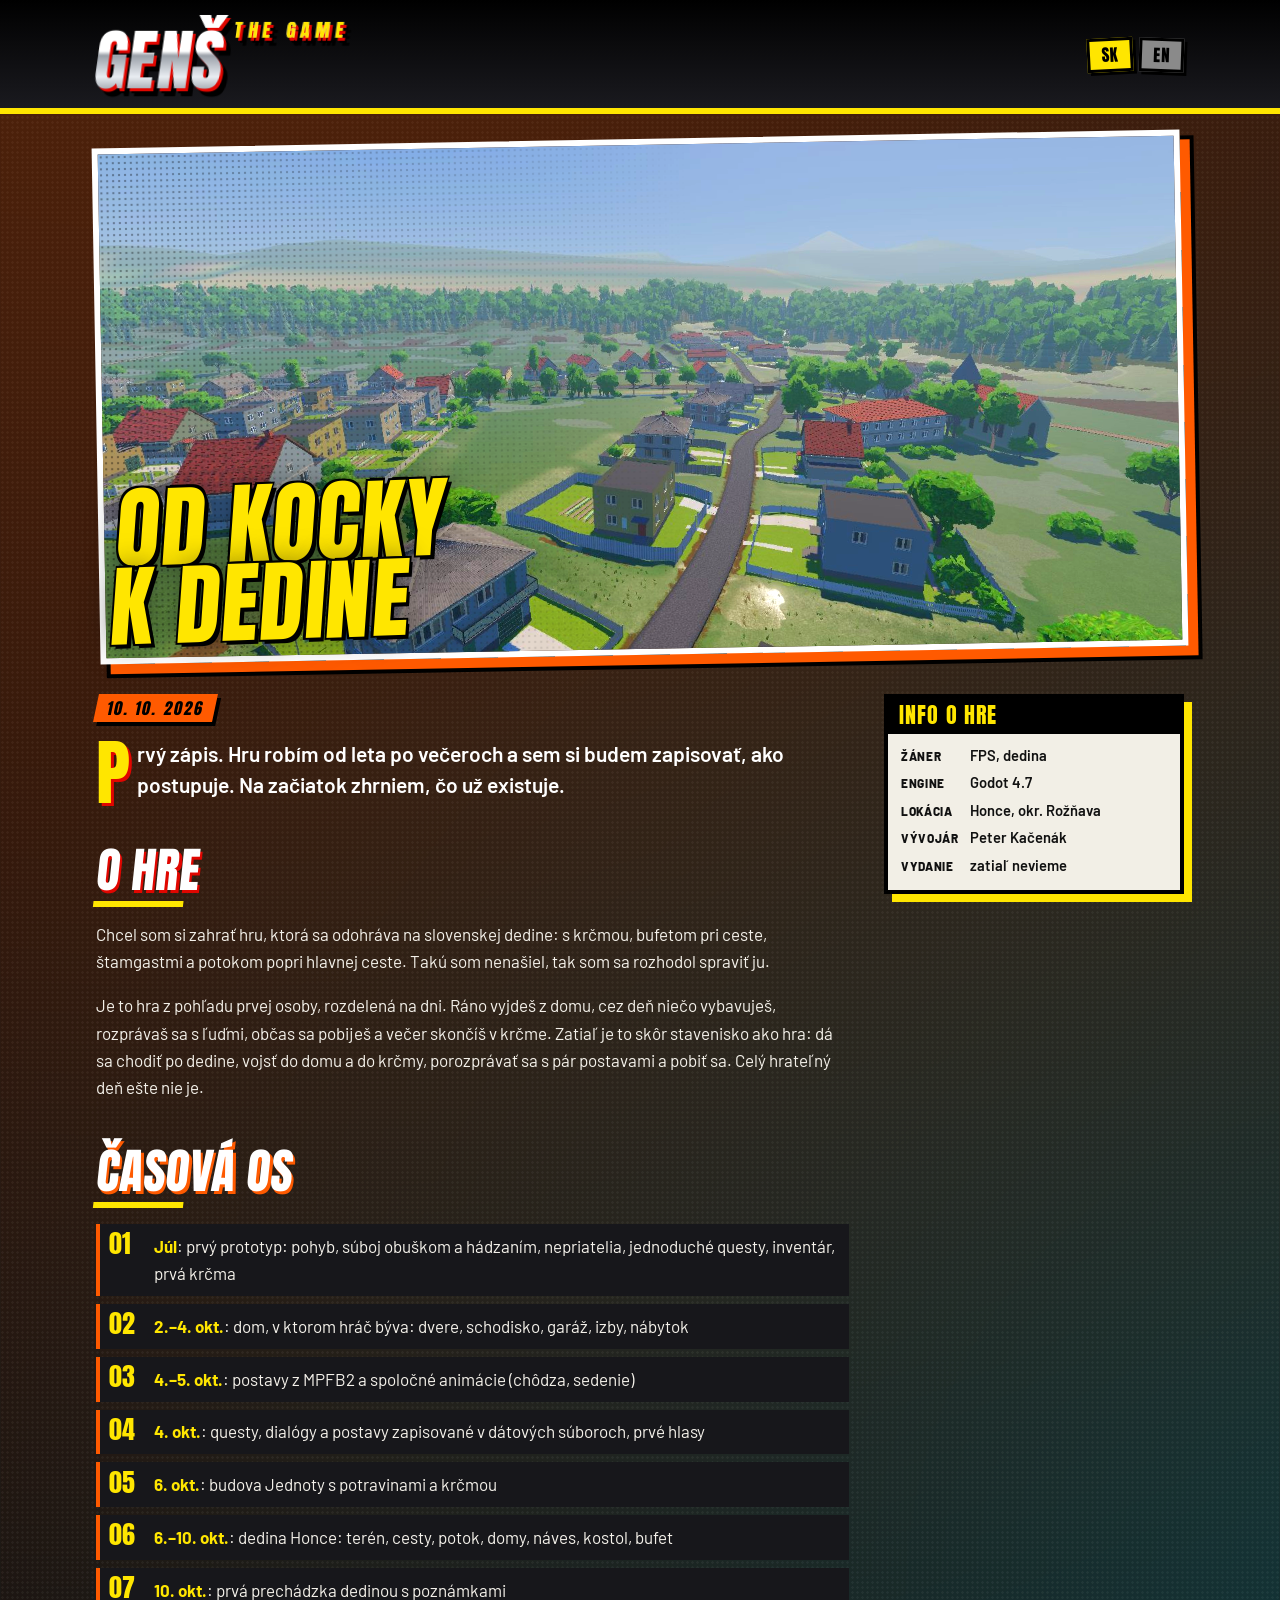
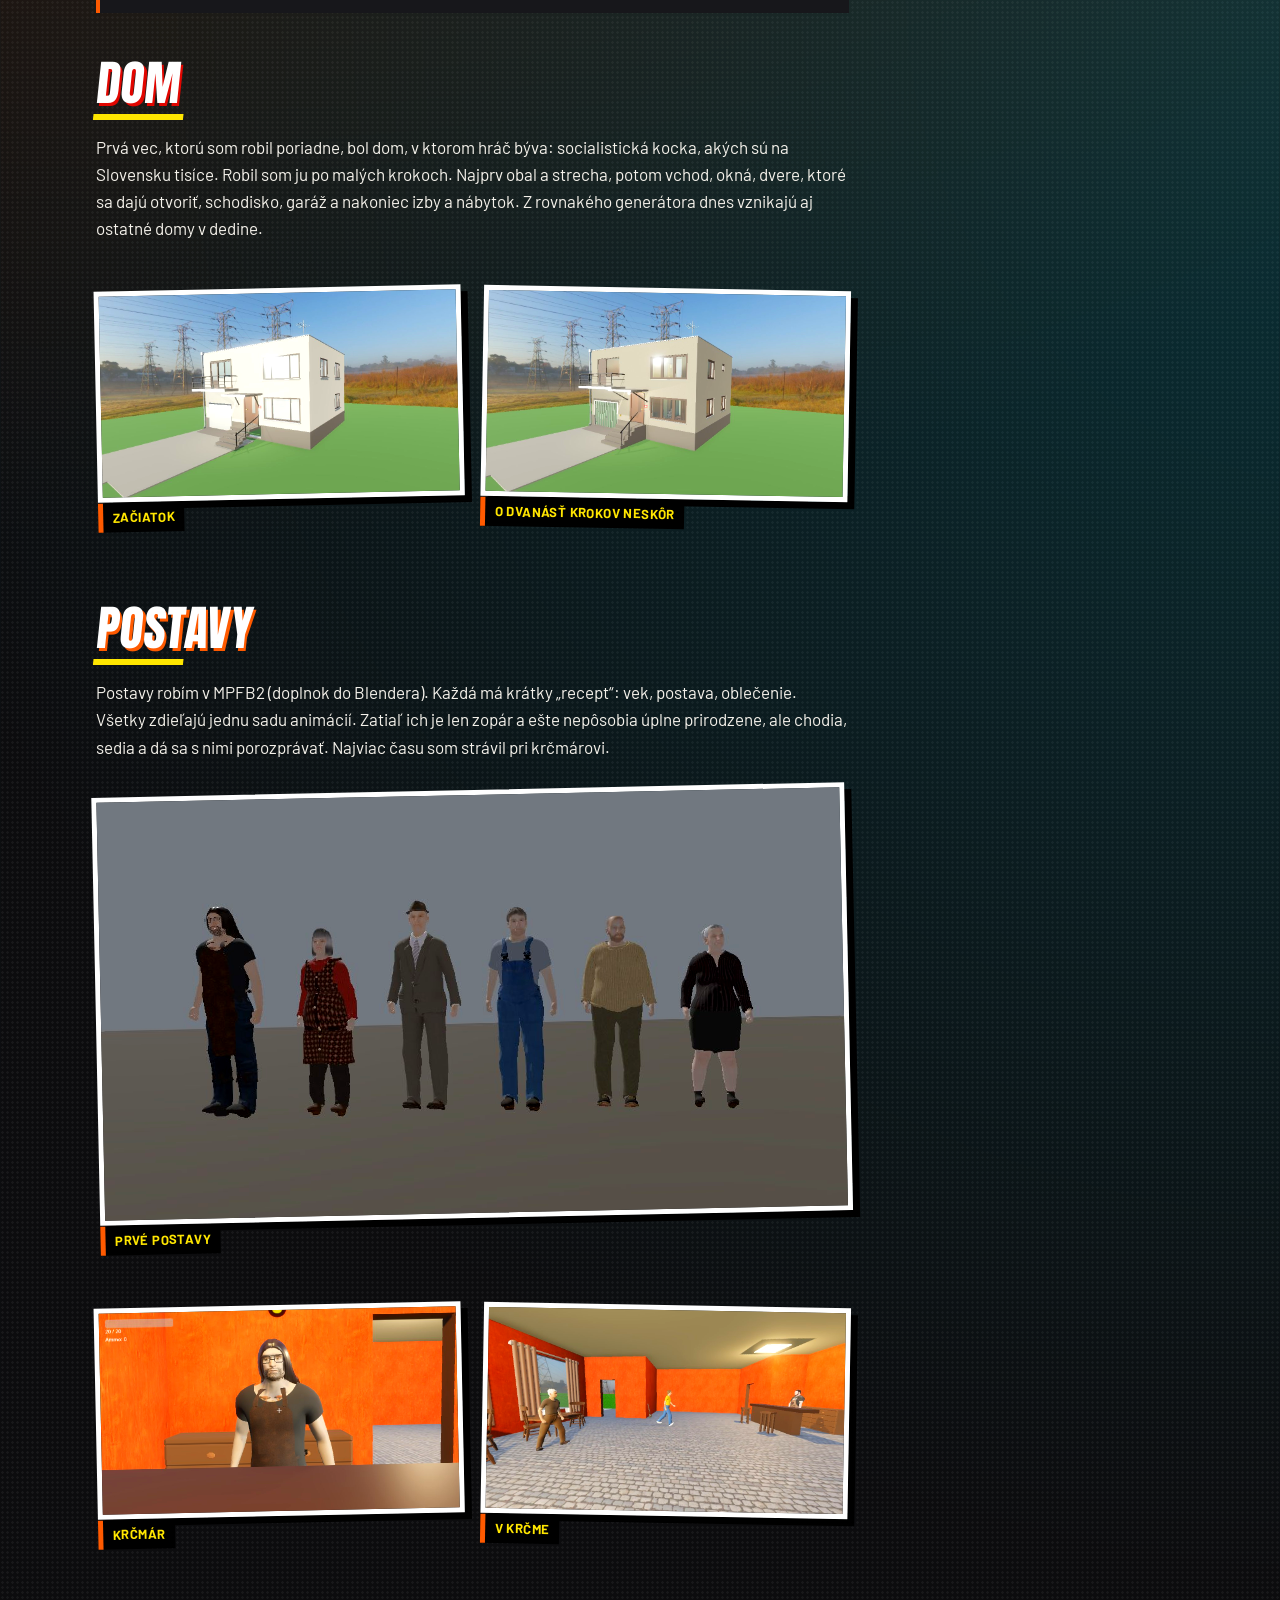
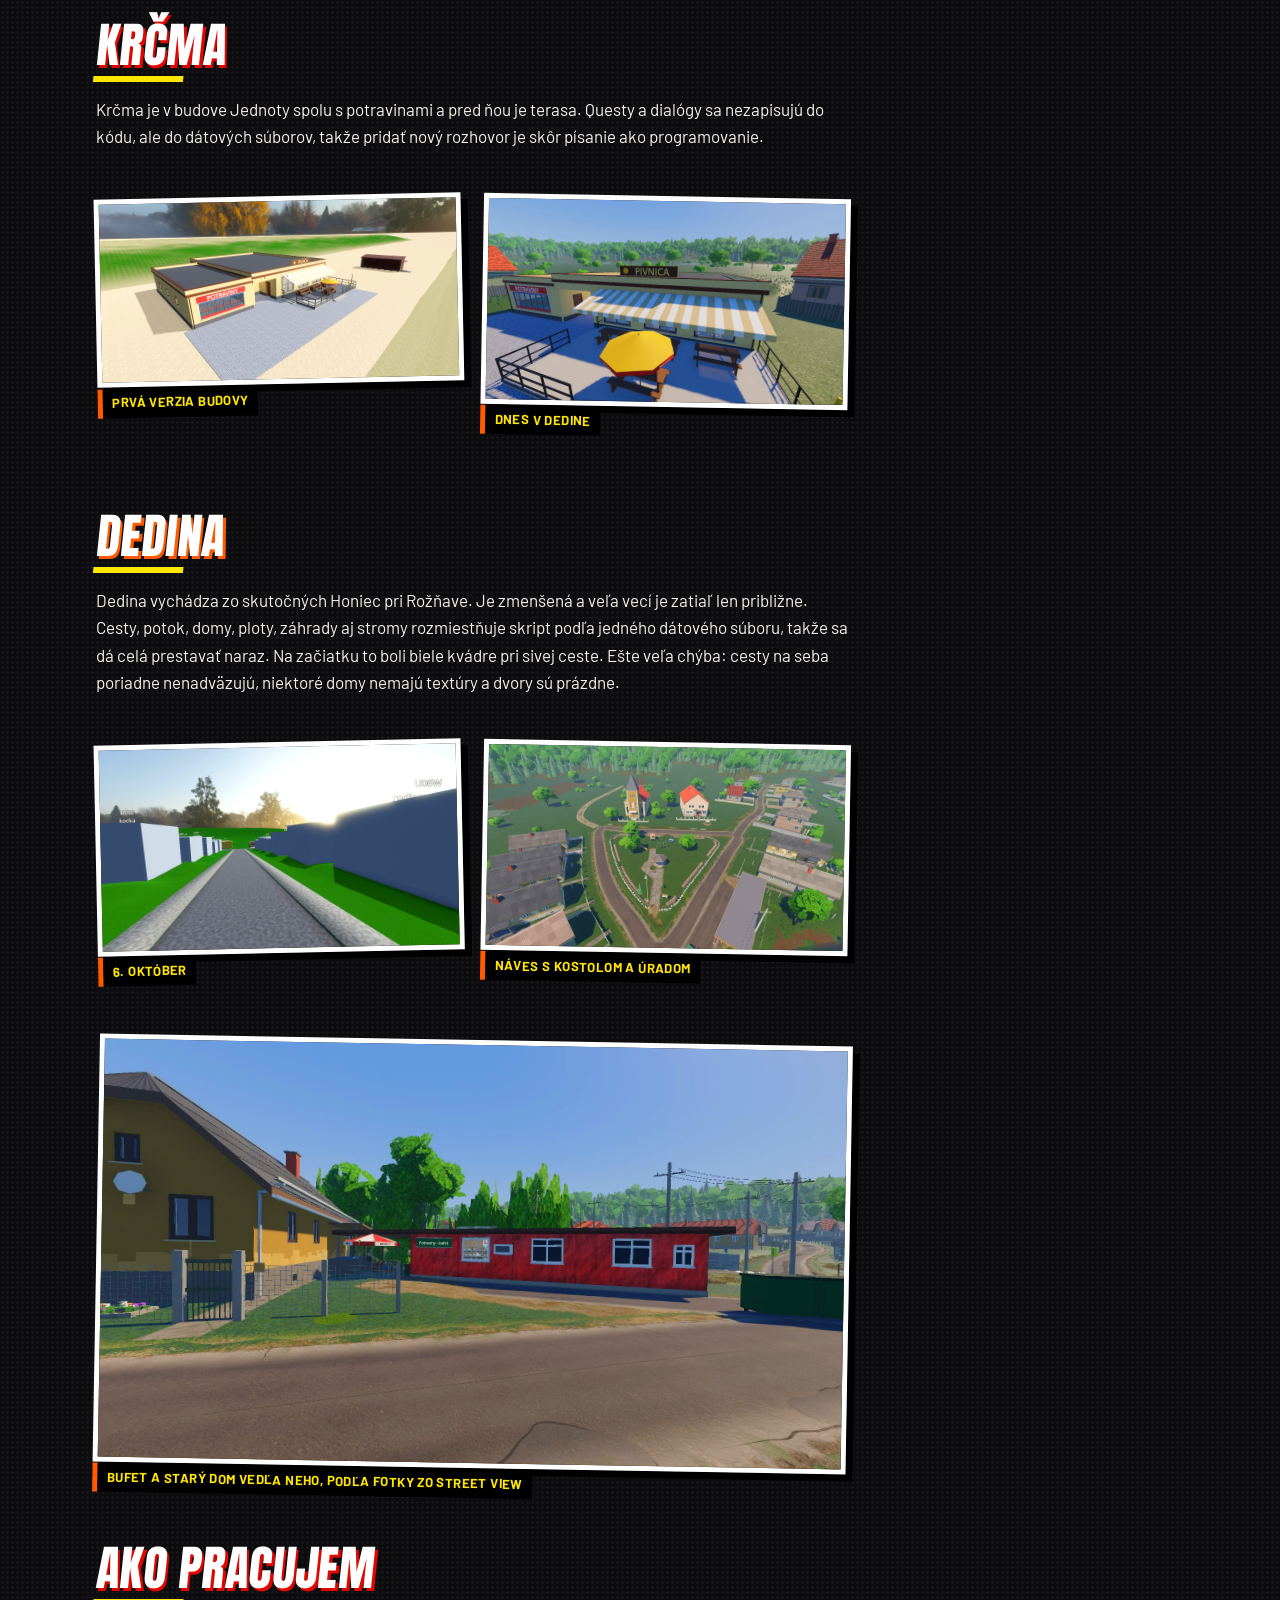
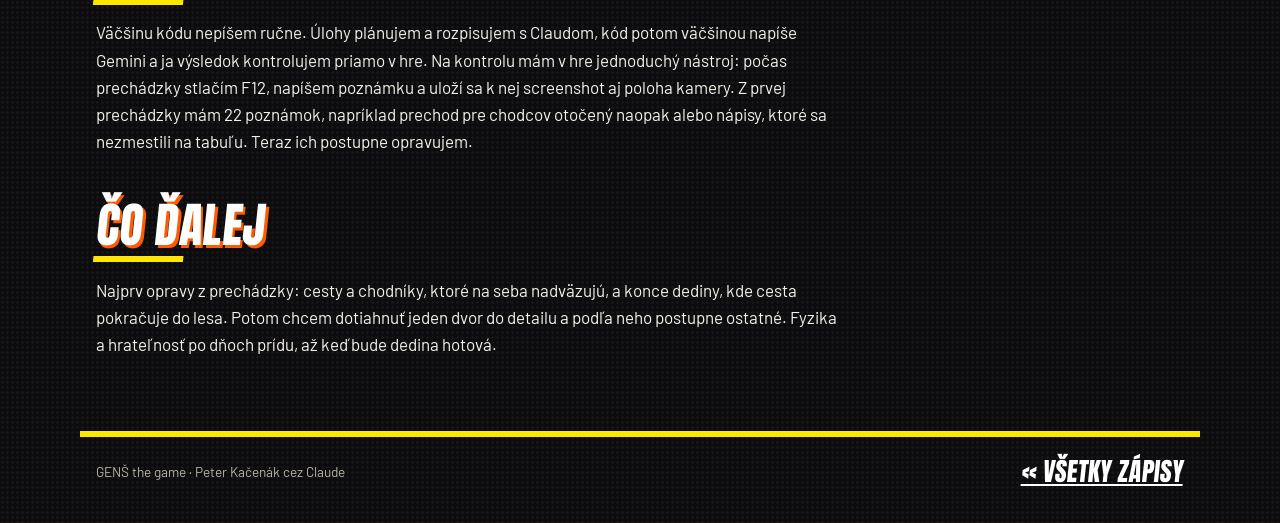
==== posts/2026-10-10-doterajsi-vyvoj.html @ bf636add "Plainer, personal texts; credit: Peter Kačenák with Claude Co-Authored-By: Claude Opus 5.5 <noreply@" ====
<!doctype html>
<html lang="sk" data-lang="sk">
<head>
<meta charset="utf-8">
<meta name="viewport" content="width=device-width, initial-scale=1">
<title>Od kocky k dedine – GENŠ the game</title>
<meta name="description" content="Doterajší vývoj: prototyp, dom, postavy, krčma a dedina Honce.">
<link rel="preconnect" href="https://fonts.googleapis.com">
<link rel="preconnect" href="https://fonts.gstatic.com" crossorigin>
<link href="https://fonts.googleapis.com/css2?family=Anton&family=Barlow:wght@400;600;700;800&family=Permanent+Marker&display=swap" rel="stylesheet">
<link rel="stylesheet" href="../assets/style.css">
<script src="../assets/lang.js"></script>
</head>
<body>
<header class="mast"><div class="inner">
  <a class="logo" href="../index.html">GENŠ<small>THE GAME</small></a>
  <div class="lang-switch" role="group" aria-label="Language"><button data-set="sk">SK</button><button data-set="en">EN</button></div>
</div></header>

<div class="hero">
  <div class="shot"><img src="../img/2026-10-10/honce-overview.jpg" alt="Honce z kopca / Honce from the hill"></div>
  <h1 class="cover-title"><span lang="sk">Od kocky<br>k dedine</span><span lang="en">From a cube<br>to a village</span></h1>
</div>

<div class="wrap">
<main>
  <p class="meta"><span class="kicker"><span lang="sk">10. 10. 2026</span><span lang="en">Oct 10, 2026</span></span></p>
  <p class="lead" lang="sk">Prvý zápis. Hru robím od leta po večeroch a sem si budem zapisovať, ako postupuje. Na začiatok zhrniem, čo už existuje.</p>
  <p class="lead" lang="en">The first entry. I've been working on the game in the evenings since summer, and this is where I'll write down how it's going. To start, a summary of what exists so far.</p>

  <section lang="sk">
    <h2>O hre</h2>
    <p>Chcel som si zahrať hru, ktorá sa odohráva na slovenskej dedine: s krčmou, bufetom pri ceste, štamgastmi a potokom popri hlavnej ceste. Takú som nenašiel, tak som sa rozhodol spraviť ju.</p>
    <p>Je to hra z pohľadu prvej osoby, rozdelená na dni. Ráno vyjdeš z domu, cez deň niečo vybavuješ, rozprávaš sa s ľuďmi, občas sa pobiješ a večer skončíš v krčme. Zatiaľ je to skôr stavenisko ako hra: dá sa chodiť po dedine, vojsť do domu a do krčmy, porozprávať sa s pár postavami a pobiť sa. Celý hrateľný deň ešte nie je.</p>
  </section>
  <section lang="en">
    <h2>About the game</h2>
    <p>I wanted to play a game set in a Slovak village: with a pub, a snack bar by the road, the regulars, and a creek along the main road. I couldn't find one, so I decided to make it.</p>
    <p>It's a first-person game split into days. You leave the house in the morning, run errands, talk to people, get into the odd fight and end up in the pub in the evening. Right now it's more of a construction site than a game: you can walk around the village, go into the house and the pub, talk to a few characters and fight. There's no full playable day yet.</p>
  </section>

  <section lang="sk">
    <h2>Časová os</h2>
    <ul class="timeline">
      <li><b>Júl</b>: prvý prototyp: pohyb, súboj obuškom a hádzaním, nepriatelia, jednoduché questy, inventár, prvá krčma</li>
      <li><b>2.–4. okt.</b>: dom, v ktorom hráč býva: dvere, schodisko, garáž, izby, nábytok</li>
      <li><b>4.–5. okt.</b>: postavy z MPFB2 a spoločné animácie (chôdza, sedenie)</li>
      <li><b>4. okt.</b>: questy, dialógy a postavy zapisované v dátových súboroch, prvé hlasy</li>
      <li><b>6. okt.</b>: budova Jednoty s potravinami a krčmou</li>
      <li><b>6.–10. okt.</b>: dedina Honce: terén, cesty, potok, domy, náves, kostol, bufet</li>
      <li><b>10. okt.</b>: prvá prechádzka dedinou s poznámkami</li>
    </ul>
  </section>
  <section lang="en">
    <h2>Timeline</h2>
    <ul class="timeline">
      <li><b>July</b>: first prototype: movement, baton and throwing combat, enemies, simple quests, inventory, the first pub</li>
      <li><b>Oct 2–4</b>: the player's house: doors, stairs, garage, rooms, furniture</li>
      <li><b>Oct 4–5</b>: MPFB2 characters and shared animations (walking, sitting)</li>
      <li><b>Oct 4</b>: quests, dialogue and characters stored in data files, first voices</li>
      <li><b>Oct 6</b>: the Jednota building with the grocery and the pub</li>
      <li><b>Oct 6–10</b>: the village of Honce: terrain, roads, creek, houses, green, church, snack bar</li>
      <li><b>Oct 10</b>: the first walk through the village, taking notes</li>
    </ul>
  </section>

  <section lang="sk">
    <h2>Dom</h2>
    <p>Prvá vec, ktorú som robil poriadne, bol dom, v ktorom hráč býva: socialistická kocka, akých sú na Slovensku tisíce. Robil som ju po malých krokoch. Najprv obal a strecha, potom vchod, okná, dvere, ktoré sa dajú otvoriť, schodisko, garáž a nakoniec izby a nábytok. Z rovnakého generátora dnes vznikajú aj ostatné domy v dedine.</p>
  </section>
  <section lang="en">
    <h2>The house</h2>
    <p>The first thing I did properly was the player's house: a socialist cube house, the kind there are thousands of in Slovakia. I built it in small steps: shell and roof, then the entrance, windows, doors you can open, the stairs, the garage, and finally the rooms and furniture. The same generator now builds the other houses in the village.</p>
  </section>
  <div class="pair">
    <figure><img src="../img/2026-10-10/dom-h1.jpg" alt="Dom, prvý krok / House, first step"><figcaption><span lang="sk">Začiatok</span><span lang="en">The start</span></figcaption></figure>
    <figure><img src="../img/2026-10-10/dom-h12.jpg" alt="Dom, posledný krok / House, last step"><figcaption><span lang="sk">O dvanásť krokov neskôr</span><span lang="en">Twelve steps later</span></figcaption></figure>
  </div>

  <section lang="sk">
    <h2>Postavy</h2>
    <p>Postavy robím v MPFB2 (doplnok do Blendera). Každá má krátky „recept“: vek, postava, oblečenie. Všetky zdieľajú jednu sadu animácií. Zatiaľ ich je len zopár a ešte nepôsobia úplne prirodzene, ale chodia, sedia a dá sa s nimi porozprávať. Najviac času som strávil pri krčmárovi.</p>
  </section>
  <section lang="en">
    <h2>Characters</h2>
    <p>I make the characters in MPFB2 (a Blender add-on). Each one has a short "recipe": age, build, clothes. They all share one set of animations. There are only a few so far and they don't look fully natural yet, but they walk, sit and you can talk to them. The pub keeper took the most time.</p>
  </section>
  <figure><img src="../img/2026-10-10/postavy.jpg" alt="Postavy / Characters"><figcaption><span lang="sk">Prvé postavy</span><span lang="en">The first characters</span></figcaption></figure>
  <div class="pair">
    <figure><img src="../img/2026-10-10/krcmar.jpg" alt="Krčmár / Pub keeper"><figcaption><span lang="sk">Krčmár</span><span lang="en">The pub keeper</span></figcaption></figure>
    <figure><img src="../img/2026-10-10/krcma-interier.jpg" alt="Krčma / The pub"><figcaption><span lang="sk">V krčme</span><span lang="en">In the pub</span></figcaption></figure>
  </div>

  <section lang="sk">
    <h2>Krčma</h2>
    <p>Krčma je v budove Jednoty spolu s potravinami a pred ňou je terasa. Questy a dialógy sa nezapisujú do kódu, ale do dátových súborov, takže pridať nový rozhovor je skôr písanie ako programovanie.</p>
  </section>
  <section lang="en">
    <h2>The pub</h2>
    <p>The pub shares the Jednota building with the grocery, with a terrace in front. Quests and dialogue aren't written in code but in data files, so adding a new conversation is more writing than programming.</p>
  </section>
  <div class="pair">
    <figure><img src="../img/2026-10-10/jednota.jpg" alt="Jednota"><figcaption><span lang="sk">Prvá verzia budovy</span><span lang="en">The first version</span></figcaption></figure>
    <figure><img src="../img/2026-10-10/terasa.jpg" alt="Terasa / Terrace"><figcaption><span lang="sk">Dnes v dedine</span><span lang="en">Today, in the village</span></figcaption></figure>
  </div>

  <section lang="sk">
    <h2>Dedina</h2>
    <p>Dedina vychádza zo skutočných Honiec pri Rožňave. Je zmenšená a veľa vecí je zatiaľ len približne. Cesty, potok, domy, ploty, záhrady aj stromy rozmiestňuje skript podľa jedného dátového súboru, takže sa dá celá prestavať naraz. Na začiatku to boli biele kvádre pri sivej ceste. Ešte veľa chýba: cesty na seba poriadne nenadväzujú, niektoré domy nemajú textúry a dvory sú prázdne.</p>
  </section>
  <section lang="en">
    <h2>The village</h2>
    <p>The village is based on the real Honce near Rožňava. It's smaller and many things are only approximate so far. Roads, the creek, houses, fences, gardens and trees are placed by a script from one data file, so the whole village can be rebuilt at once. It started as white boxes next to a grey road. A lot is still missing: roads don't join up properly, some houses have no textures, and the yards are empty.</p>
  </section>
  <div class="pair">
    <figure><img src="../img/2026-10-10/dedina-w1.jpg" alt="Prvá verzia dediny / First village version"><figcaption><span lang="sk">6. október</span><span lang="en">October 6</span></figcaption></figure>
    <figure><img src="../img/2026-10-10/naves.jpg" alt="Náves / Village green"><figcaption><span lang="sk">Náves s kostolom a úradom</span><span lang="en">The green, church and town hall</span></figcaption></figure>
  </div>
  <figure><img src="../img/2026-10-10/bufet-dnes.jpg" alt="Bufet / Snack bar"><figcaption><span lang="sk">Bufet a starý dom vedľa neho, podľa fotky zo Street View</span><span lang="en">The snack bar and the old house next door, based on a Street View photo</span></figcaption></figure>

  <section lang="sk">
    <h2>Ako pracujem</h2>
    <p>Väčšinu kódu nepíšem ručne. Úlohy plánujem a rozpisujem s Claudom, kód potom väčšinou napíše Gemini a ja výsledok kontrolujem priamo v hre. Na kontrolu mám v hre jednoduchý nástroj: počas prechádzky stlačím F12, napíšem poznámku a uloží sa k nej screenshot aj poloha kamery. Z prvej prechádzky mám 22 poznámok, napríklad prechod pre chodcov otočený naopak alebo nápisy, ktoré sa nezmestili na tabuľu. Teraz ich postupne opravujem.</p>
  </section>
  <section lang="en">
    <h2>How I work</h2>
    <p>I don't write most of the code by hand. I plan and break down the tasks with Claude, Gemini usually writes the code, and I check the result directly in the game. For that the game has a simple tool: during a walk I press F12, type a note, and it saves a screenshot with the camera position. The first walk gave me 22 notes, like a zebra crossing turned the wrong way or signs that didn't fit their boards. I'm fixing them one by one.</p>
  </section>

  <section lang="sk">
    <h2>Čo ďalej</h2>
    <p>Najprv opravy z prechádzky: cesty a chodníky, ktoré na seba nadväzujú, a konce dediny, kde cesta pokračuje do lesa. Potom chcem dotiahnuť jeden dvor do detailu a podľa neho postupne ostatné. Fyzika a hrateľnosť po dňoch prídu, až keď bude dedina hotová.</p>
  </section>
  <section lang="en">
    <h2>What's next</h2>
    <p>First the fixes from the walk: roads and sidewalks that join up, and village ends where the road carries on into the forest. Then I want to finish one yard in detail and use it as a template for the others. Physics and day-by-day gameplay come once the village is done.</p>
  </section>
</main>

<aside>
  <div class="box">
    <h4><span lang="sk">Info o hre</span><span lang="en">Game info</span></h4>
    <dl>
      <dt><span lang="sk">Žáner</span><span lang="en">Genre</span></dt><dd><span lang="sk">FPS, dedina</span><span lang="en">FPS, village</span></dd>
      <dt>Engine</dt><dd>Godot 4.7</dd>
      <dt><span lang="sk">Lokácia</span><span lang="en">Setting</span></dt><dd>Honce, okr. Rožňava</dd>
      <dt><span lang="sk">Vývojár</span><span lang="en">Developer</span></dt><dd>Peter Kačenák</dd>
      <dt><span lang="sk">Vydanie</span><span lang="en">Release</span></dt><dd><span lang="sk">zatiaľ nevieme</span><span lang="en">not yet known</span></dd>
    </dl>
  </div>
</aside>
</div>

<footer class="site-footer">
  <span><span lang="sk">GENŠ the game · Peter Kačenák cez Claude</span><span lang="en">GENŠ the game · Peter Kačenák with Claude</span></span>
  <a class="next" href="../index.html"><span lang="sk">&laquo; Všetky zápisy</span><span lang="en">&laquo; All entries</span></a>
</footer>
</body>
</html>
---- assets/style.css ----
/* GENS devlog - deliberately over-the-top early-2000s games-magazine look (Score / Level / GameStar era).
   Every colour/font is a token here: change them to restyle the whole site. */
:root {
  --ink: #0c0c0e;
  --ink-2: #17171b;
  --paper: #f2efe6;
  --yellow: #ffe600;
  --orange: #ff5a00;
  --red: #e10600;
  --green: #9dff00;
  --cyan: #00e5ff;
  --text: #f4f1ea;
  --muted: #b9b3a6;
  --font-head: "Anton", Impact, "Arial Narrow Bold", sans-serif;
  --font-body: "Barlow", "Segoe UI", Arial, sans-serif;
  --font-hand: "Permanent Marker", "Comic Sans MS", cursive;
}

* { box-sizing: border-box; }
html { -webkit-text-size-adjust: 100%; background: var(--ink); }
body {
  margin: 0; color: var(--text); font: 17px/1.6 var(--font-body);
  background:
    radial-gradient(circle at 15% -10%, rgba(255, 90, 0, .35), transparent 45%),
    radial-gradient(circle at 110% 30%, rgba(0, 229, 255, .18), transparent 40%),
    radial-gradient(rgba(255,255,255,.05) 1px, transparent 1.5px) 0 0 / 5px 5px,
    var(--ink);
  overflow-x: hidden; min-height: 100vh;
}
img { max-width: 100%; height: auto; display: block; }
a { color: var(--yellow); }

/* language switch: elements carry lang="sk" / lang="en"; the html element carries data-lang */
html[data-lang="sk"] [lang="en"]:not(html), html[data-lang="en"] [lang="sk"]:not(html) { display: none !important; }

/* ---------- masthead ---------- */
.mast {
  position: relative; border-bottom: 6px solid var(--yellow);
  background: linear-gradient(180deg, #000 0, #1a1a1f 100%);
}
.mast .inner {
  max-width: 1120px; margin: 0 auto; padding: .8rem 16px .6rem;
  display: flex; align-items: center; justify-content: space-between; gap: 1rem; flex-wrap: wrap;
}
.logo {
  font: 400 clamp(2.6rem, 7vw, 4.2rem)/1.15 var(--font-head); text-decoration: none; letter-spacing: .02em; padding-top: .12em;
  transform: skew(-8deg); display: inline-block;
  background: linear-gradient(180deg, #fff 0, #fff 45%, #9aa0a8 50%, #e9edf2 75%, #7c828a 100%);
  -webkit-background-clip: text; background-clip: text; color: transparent;
  filter: drop-shadow(3px 3px 0 var(--red)) drop-shadow(5px 5px 0 #000);
}
.logo small {
  font: 400 .28em/1 var(--font-head); letter-spacing: .3em; vertical-align: top; margin-left: .3em;
  background: var(--yellow); -webkit-background-clip: text; background-clip: text;
}
.issue { font: 700 .78rem/1.35 var(--font-body); text-transform: uppercase; color: var(--muted); text-align: right; letter-spacing: .08em; }
.issue b { color: var(--yellow); }
.lang-switch { display: inline-flex; gap: 6px; }
.lang-switch button {
  font: 400 1.05rem/1 var(--font-head); letter-spacing: .05em; padding: .35rem .7rem; cursor: pointer;
  border: 3px solid #000; color: #000; background: #8a8a8a; transform: rotate(-3deg); box-shadow: 3px 3px 0 #000;
}
.lang-switch button + button { transform: rotate(2deg); }
html[data-lang="sk"] .lang-switch [data-set="sk"], html[data-lang="en"] .lang-switch [data-set="en"] { background: var(--yellow); }

/* scrolling hype ticker */
.ticker { overflow: hidden; white-space: nowrap; background: var(--red); color: #fff; border-bottom: 3px solid #000;
  font: 400 1.05rem/2 var(--font-head); letter-spacing: .06em; text-transform: uppercase; }
.ticker span { display: inline-block; padding-left: 100%; animation: tick 30s linear infinite; }
@keyframes tick { to { transform: translateX(-100%); } }
@media (prefers-reduced-motion: reduce) { .ticker span { animation: none; padding-left: 16px; } }

/* ---------- hero / cover ---------- */
.hero { position: relative; max-width: 1120px; margin: 1.6rem auto 0; padding: 0 16px; }
.hero .shot { position: relative; border: 6px solid #fff; box-shadow: 10px 10px 0 var(--orange), 10px 10px 0 4px #000; transform: rotate(-1deg); }
.hero .shot img { width: 100%; aspect-ratio: 16 / 7.5; object-fit: cover; filter: saturate(1.35) contrast(1.12); }
.hero .shot::after { /* halftone over the photo */
  content: ""; position: absolute; inset: 0; pointer-events: none; mix-blend-mode: multiply;
  background: radial-gradient(rgba(0,0,0,.35) 1px, transparent 1.6px) 0 0 / 6px 6px;
  -webkit-mask: linear-gradient(90deg, #000, transparent 55%); mask: linear-gradient(90deg, #000, transparent 55%);
}
.cover-title {
  position: absolute; left: 2.2rem; bottom: 1.4rem; right: 30%; margin: 0;
  font: 400 clamp(2.3rem, 7.5vw, 5.6rem)/.88 var(--font-head); text-transform: uppercase; letter-spacing: .01em;
  color: var(--yellow); transform: skew(-6deg) rotate(-2deg);
  text-shadow: 4px 4px 0 #000, -2px -2px 0 #000, 2px -2px 0 #000, -2px 2px 0 #000, 0 0 30px rgba(0,0,0,.6);
}
.cover-title em { display: block; font-style: normal; color: #fff; font-size: .42em; letter-spacing: .06em; }
.burst {
  position: absolute; top: -1.4rem; right: 1.2rem; width: 150px; height: 150px; display: grid; place-items: center; text-align: center;
  font: 400 1.35rem/1 var(--font-head); color: #000; text-transform: uppercase; transform: rotate(12deg);
  background: var(--yellow);
  clip-path: polygon(50% 0, 61% 18%, 82% 7%, 80% 30%, 100% 35%, 85% 52%, 99% 70%, 78% 72%, 80% 95%, 60% 83%, 50% 100%, 40% 83%, 20% 95%, 22% 72%, 1% 70%, 15% 52%, 0 35%, 20% 30%, 18% 7%, 39% 18%);
  filter: drop-shadow(4px 4px 0 #000);
  animation: pulse 1.6s ease-in-out infinite;
}
.burst span { display: block; padding: 0 1.4rem; }
@keyframes pulse { 50% { transform: rotate(12deg) scale(1.07); } }
@media (prefers-reduced-motion: reduce) { .burst { animation: none; } }
@media (max-width: 700px) {
  .cover-title { position: static; transform: skew(-6deg); margin: 1rem 0 0; right: auto; }
  .burst { width: 104px; height: 104px; font-size: .95rem; top: -1rem; right: .4rem; }
  .hero .shot { box-shadow: 6px 6px 0 var(--orange); }
}

/* ---------- article layout ---------- */
.wrap { max-width: 1120px; margin: 2.4rem auto 0; padding: 0 16px; display: grid; grid-template-columns: minmax(0, 1fr) 300px; gap: 2.2rem; }
@media (max-width: 900px) { .wrap { grid-template-columns: 1fr; } }
main { min-width: 0; }
.kicker {
  display: inline-block; font: 400 1rem/1 var(--font-head); letter-spacing: .12em; text-transform: uppercase;
  background: var(--orange); color: #000; padding: .4rem .7rem .35rem; transform: skew(-12deg); box-shadow: 4px 4px 0 #000;
}
.lead { font-size: 1.32rem; line-height: 1.45; font-weight: 600; color: #fff; margin: 1rem 0 1.4rem; }
.lead::first-letter { font: 400 3.4em/.8 var(--font-head); float: left; color: var(--yellow); margin: .08em .1em 0 0; text-shadow: 3px 3px 0 var(--red); }
.meta { font: 700 .78rem var(--font-body); color: var(--muted); text-transform: uppercase; letter-spacing: .1em; }

h1, h2, h3 { font-family: var(--font-head); font-weight: 400; text-transform: uppercase; line-height: .95; letter-spacing: .01em; text-wrap: balance; }
h2 {
  font-size: clamp(2rem, 4.5vw, 3rem); margin: 3rem 0 .9rem; color: #fff;
  transform: skew(-6deg); text-shadow: 3px 3px 0 var(--red);
}
h2::after { content: ""; display: block; width: 90px; height: 6px; margin-top: .45rem; background: var(--yellow); }
section:nth-of-type(4n+2) h2 { text-shadow: 3px 3px 0 #0077ff; }
section:nth-of-type(4n+3) h2 { text-shadow: 3px 3px 0 var(--orange); }
h3 { font-size: 1.6rem; margin: .2rem 0 .4rem; color: var(--yellow); }
p { margin: 0 0 1.05rem; }
b { color: var(--yellow); font-weight: 700; }

/* screenshots: thick frames, a bit crooked on purpose */
figure { margin: 1.8rem 0; position: relative; }
figure img { border: 5px solid #fff; box-shadow: 7px 7px 0 #000; filter: saturate(1.25) contrast(1.08); }
figure:nth-of-type(odd) { transform: rotate(-1.2deg); }
figure:nth-of-type(even) { transform: rotate(1deg); }
figcaption {
  display: inline-block; margin-top: -.6rem; position: relative; z-index: 1; max-width: 92%;
  background: #000; color: var(--yellow); font: 700 .82rem/1.35 var(--font-body); padding: .35rem .6rem;
  border-left: 5px solid var(--orange); text-transform: uppercase; letter-spacing: .03em;
}
.pair { display: grid; grid-template-columns: 1fr 1fr; gap: 1.2rem; }
@media (max-width: 640px) { .pair { grid-template-columns: 1fr; } }

.pull {
  margin: 2.2rem 0; padding: 1.2rem 1.4rem; background: var(--yellow); color: #000; transform: rotate(-1deg);
  font: 400 clamp(1.5rem, 3.4vw, 2.1rem)/1.05 var(--font-head); text-transform: uppercase; box-shadow: 8px 8px 0 var(--red);
}
.pull small { display: block; font: 700 .8rem var(--font-body); margin-top: .6rem; letter-spacing: .1em; }

ul.timeline { list-style: none; padding: 0; margin: 1rem 0; counter-reset: t; }
ul.timeline li { position: relative; padding: .55rem .8rem .55rem 3.4rem; margin-bottom: .5rem; background: var(--ink-2); border-left: 4px solid var(--orange); }
ul.timeline li::before {
  counter-increment: t; content: counter(t, decimal-leading-zero); position: absolute; left: .55rem; top: .45rem;
  font: 400 1.6rem/1 var(--font-head); color: var(--yellow);
}

/* plus / minus verdict box */
.verdict { margin: 2.6rem 0 1rem; border: 4px solid #fff; box-shadow: 10px 10px 0 var(--orange); background: var(--ink-2); }
.verdict h3 { margin: 0; padding: .6rem .9rem; background: #fff; color: #000; font-size: 1.8rem; }
.verdict .cols { display: grid; grid-template-columns: 1fr 1fr; }
@media (max-width: 640px) { .verdict .cols { grid-template-columns: 1fr; } }
.verdict ul { list-style: none; margin: 0; padding: .9rem 1rem; }
.verdict li { padding: .25rem 0 .25rem 1.7rem; position: relative; font-weight: 600; }
.verdict .plus li::before { content: "+"; color: var(--green); }
.verdict .minus li::before { content: "\2013"; color: var(--red); }
.verdict li::before { position: absolute; left: 0; top: -.1rem; font: 400 1.6rem/1.2 var(--font-head); }
.verdict .minus { border-left: 4px dashed #444; }
@media (max-width: 640px) { .verdict .minus { border-left: 0; border-top: 4px dashed #444; } }

/* ---------- sidebar: info box + hype-o-meter ---------- */
aside { display: flex; flex-direction: column; gap: 1.6rem; }
.box { background: var(--paper); color: #111; border: 4px solid #000; box-shadow: 8px 8px 0 var(--yellow); }
.box h4 { margin: 0; padding: .45rem .7rem; background: #000; color: var(--yellow); font: 400 1.35rem/1 var(--font-head); text-transform: uppercase; letter-spacing: .05em; }
.box dl { margin: 0; padding: .6rem .8rem .8rem; display: grid; grid-template-columns: auto 1fr; gap: .25rem .7rem; font-size: .92rem; }
.box dt { font-weight: 800; text-transform: uppercase; font-size: .74rem; letter-spacing: .06em; padding-top: .2rem; }
.box dd { margin: 0; font-weight: 600; }
.box p { margin: 0; padding: .7rem .8rem; font-size: .92rem; }
.hype { text-align: center; padding: 1rem .8rem 1.1rem !important; }
.score {
  width: 150px; height: 150px; margin: 0 auto .5rem; border-radius: 50%; display: grid; place-items: center;
  background: conic-gradient(var(--red) 0 95%, #ccc 95%); position: relative;
}
.score::before { content: ""; position: absolute; inset: 14px; border-radius: 50%; background: #111; }
.score span { position: relative; font: 400 3.6rem/1 var(--font-head); color: var(--yellow); }
.score span sup { font-size: .4em; }
.hand { font-family: var(--font-hand); font-size: 1.05rem; color: var(--red); transform: rotate(-3deg); display: inline-block; }

/* ---------- index cover lines + cards ---------- */
.coverlines { list-style: none; padding: 0; margin: 1.4rem 0 0; display: grid; gap: .55rem; }
.coverlines li { font: 400 clamp(1.25rem, 3vw, 1.7rem)/1.05 var(--font-head); text-transform: uppercase; }
.coverlines li:nth-child(1) { color: var(--yellow); }
.coverlines li:nth-child(2) { color: #fff; }
.coverlines li:nth-child(3) { color: var(--green); }
.coverlines li:nth-child(4) { color: var(--cyan); }
.coverlines li::before { content: "\25BA "; color: var(--red); }
.card {
  display: grid; grid-template-columns: 260px 1fr; gap: 1.2rem; text-decoration: none; color: inherit;
  background: var(--ink-2); border: 4px solid #fff; box-shadow: 8px 8px 0 var(--orange); margin-top: 1.4rem;
}
.card img { width: 100%; height: 100%; min-height: 160px; object-fit: cover; }
.card .body { padding: 1rem 1.1rem 1rem 0; }
.card:hover { box-shadow: 8px 8px 0 var(--yellow); transform: translate(-2px, -2px); }
@media (max-width: 640px) { .card { grid-template-columns: 1fr; } .card .body { padding: 0 1rem 1rem; } }

/* ---------- footer ---------- */
.site-footer { max-width: 1120px; margin: 3.5rem auto 0; padding: 1.4rem 16px 2.4rem; border-top: 6px solid var(--yellow);
  display: flex; justify-content: space-between; align-items: center; gap: 1rem; flex-wrap: wrap; color: var(--muted); font-size: .85rem; }
.next { font: 400 1.6rem/1 var(--font-head); text-transform: uppercase; color: #fff; transform: skew(-6deg); }
.barcode { display: flex; align-items: flex-end; gap: .7rem; }
.barcode i {
  display: block; width: 110px; height: 46px; background: #fff;
  background-image: repeating-linear-gradient(90deg, #000 0 2px, transparent 2px 4px, #000 4px 5px, transparent 5px 8px, #000 8px 11px, transparent 11px 12px);
  border: 4px solid #fff;
}
.barcode span { font: 700 .75rem/1.2 var(--font-body); text-transform: uppercase; color: #fff; }
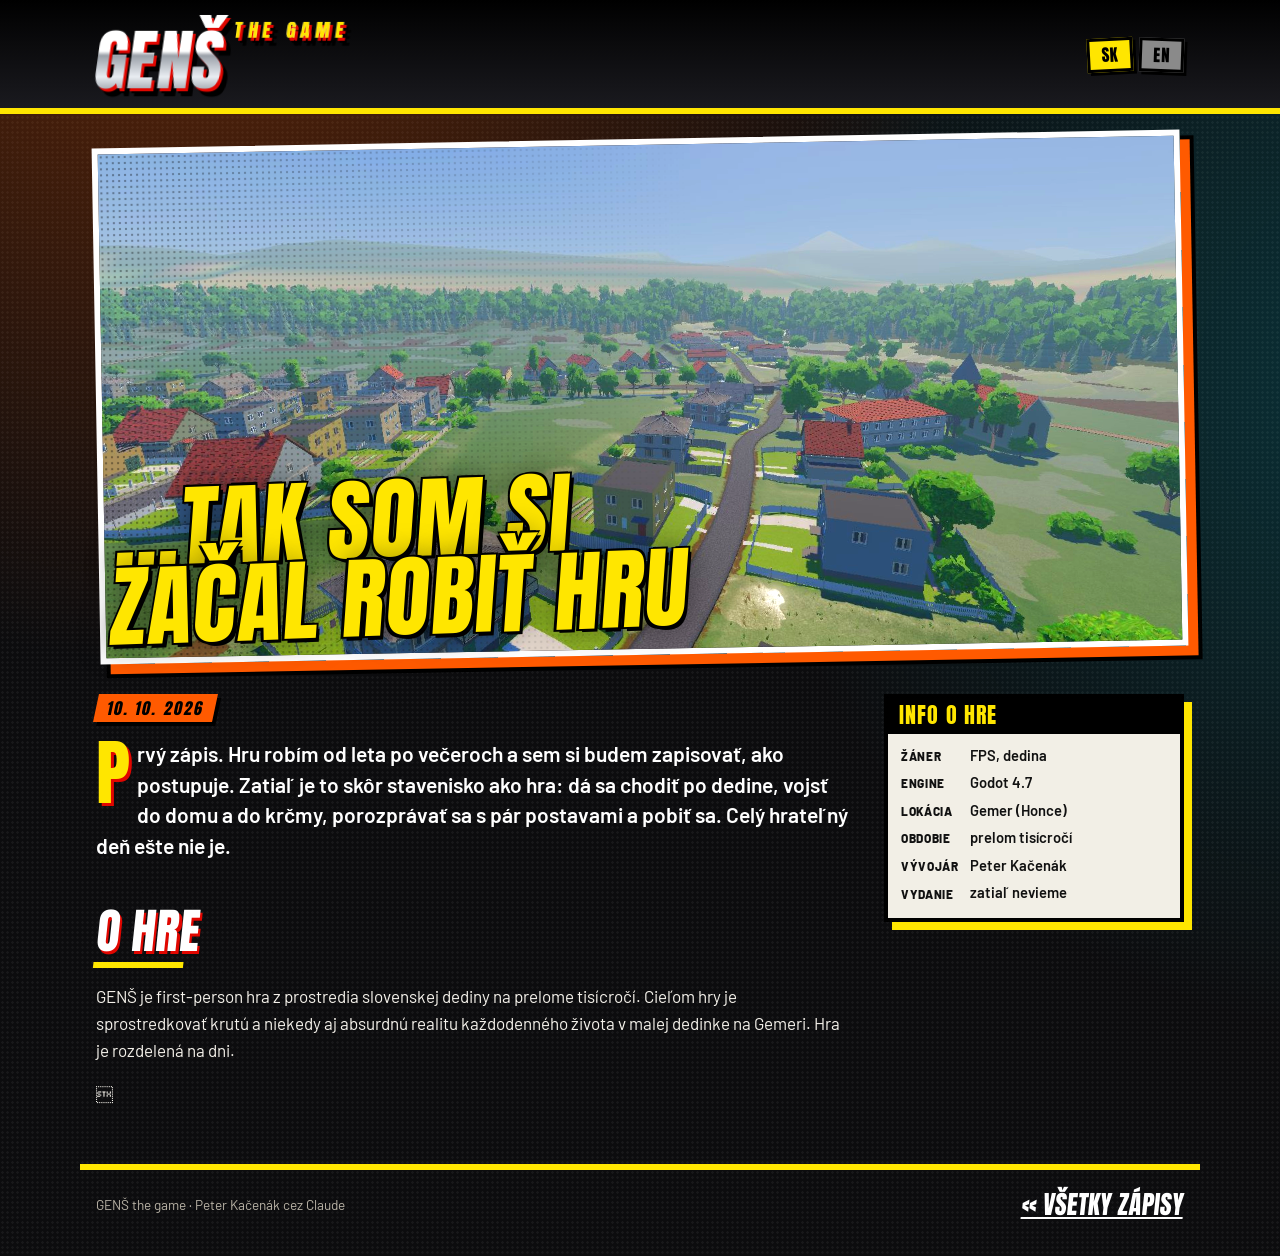
==== commit 1c4be847: "Title '…tak som si začal robiť hru', factual About (Gemer, turn of the millennium) Co-Authored-By: C" ====
--- a/posts/2026-10-10-doterajsi-vyvoj.html
+++ b/posts/2026-10-10-doterajsi-vyvoj.html
@@ -3,7 +3,7 @@
 <head>
 <meta charset="utf-8">
 <meta name="viewport" content="width=device-width, initial-scale=1">
-<title>Od kocky k dedine – GENŠ the game</title>
+<title>…tak som si začal robiť hru – GENŠ the game</title>
 <meta name="description" content="Doterajší vývoj: prototyp, dom, postavy, krčma a dedina Honce.">
 <link rel="preconnect" href="https://fonts.googleapis.com">
 <link rel="preconnect" href="https://fonts.gstatic.com" crossorigin>
@@ -19,25 +19,23 @@
 
 <div class="hero">
   <div class="shot"><img src="../img/2026-10-10/honce-overview.jpg" alt="Honce z kopca / Honce from the hill"></div>
-  <h1 class="cover-title"><span lang="sk">Od kocky<br>k dedine</span><span lang="en">From a cube<br>to a village</span></h1>
+  <h1 class="cover-title"><span lang="sk">…tak som si začal robiť hru</span><span lang="en">…so I started making a game</span></h1>
 </div>
 
 <div class="wrap">
 <main>
   <p class="meta"><span class="kicker"><span lang="sk">10. 10. 2026</span><span lang="en">Oct 10, 2026</span></span></p>
-  <p class="lead" lang="sk">Prvý zápis. Hru robím od leta po večeroch a sem si budem zapisovať, ako postupuje. Na začiatok zhrniem, čo už existuje.</p>
-  <p class="lead" lang="en">The first entry. I've been working on the game in the evenings since summer, and this is where I'll write down how it's going. To start, a summary of what exists so far.</p>
+  <p class="lead" lang="sk">Prvý zápis. Hru robím od leta po večeroch a sem si budem zapisovať, ako postupuje. Zatiaľ je to skôr stavenisko ako hra: dá sa chodiť po dedine, vojsť do domu a do krčmy, porozprávať sa s pár postavami a pobiť sa. Celý hrateľný deň ešte nie je.</p>
+  <p class="lead" lang="en">The first entry. I've been working on the game in the evenings since summer, and this is where I'll write down how it's going. Right now it's more of a construction site than a game: you can walk around the village, go into the house and the pub, talk to a few characters and fight. There's no full playable day yet.</p>
 
   <section lang="sk">
     <h2>O hre</h2>
-    <p>Chcel som si zahrať hru, ktorá sa odohráva na slovenskej dedine: s krčmou, bufetom pri ceste, štamgastmi a potokom popri hlavnej ceste. Takú som nenašiel, tak som sa rozhodol spraviť ju.</p>
-    <p>Je to hra z pohľadu prvej osoby, rozdelená na dni. Ráno vyjdeš z domu, cez deň niečo vybavuješ, rozprávaš sa s ľuďmi, občas sa pobiješ a večer skončíš v krčme. Zatiaľ je to skôr stavenisko ako hra: dá sa chodiť po dedine, vojsť do domu a do krčmy, porozprávať sa s pár postavami a pobiť sa. Celý hrateľný deň ešte nie je.</p>
-  </section>
+    <p>GENŠ je first-person hra z prostredia slovenskej dediny na prelome tisícročí. Cieľom hry je sprostredkovať krutú a niekedy aj absurdnú realitu každodenného života v malej dedinke na Gemeri. Hra je rozdelená na dni.</p>
+  
   <section lang="en">
     <h2>About the game</h2>
-    <p>I wanted to play a game set in a Slovak village: with a pub, a snack bar by the road, the regulars, and a creek along the main road. I couldn't find one, so I decided to make it.</p>
-    <p>It's a first-person game split into days. You leave the house in the morning, run errands, talk to people, get into the odd fight and end up in the pub in the evening. Right now it's more of a construction site than a game: you can walk around the village, go into the house and the pub, talk to a few characters and fight. There's no full playable day yet.</p>
-  </section>
+    <p>GENŠ is a first-person game set in a Slovak village around the turn of the millennium. Its goal is to convey the harsh, and sometimes absurd, reality of everyday life in a small village in the Gemer region. The game is split into days.</p>
+  
 
   <section lang="sk">
     <h2>Časová os</h2>
@@ -143,7 +141,8 @@
     <dl>
       <dt><span lang="sk">Žáner</span><span lang="en">Genre</span></dt><dd><span lang="sk">FPS, dedina</span><span lang="en">FPS, village</span></dd>
       <dt>Engine</dt><dd>Godot 4.7</dd>
-      <dt><span lang="sk">Lokácia</span><span lang="en">Setting</span></dt><dd>Honce, okr. Rožňava</dd>
+      <dt><span lang="sk">Lokácia</span><span lang="en">Setting</span></dt><dd>Gemer (Honce)</dd>
+      <dt><span lang="sk">Obdobie</span><span lang="en">Period</span></dt><dd><span lang="sk">prelom tisícročí</span><span lang="en">around 2000</span></dd>
       <dt><span lang="sk">Vývojár</span><span lang="en">Developer</span></dt><dd>Peter Kačenák</dd>
       <dt><span lang="sk">Vydanie</span><span lang="en">Release</span></dt><dd><span lang="sk">zatiaľ nevieme</span><span lang="en">not yet known</span></dd>
     </dl>
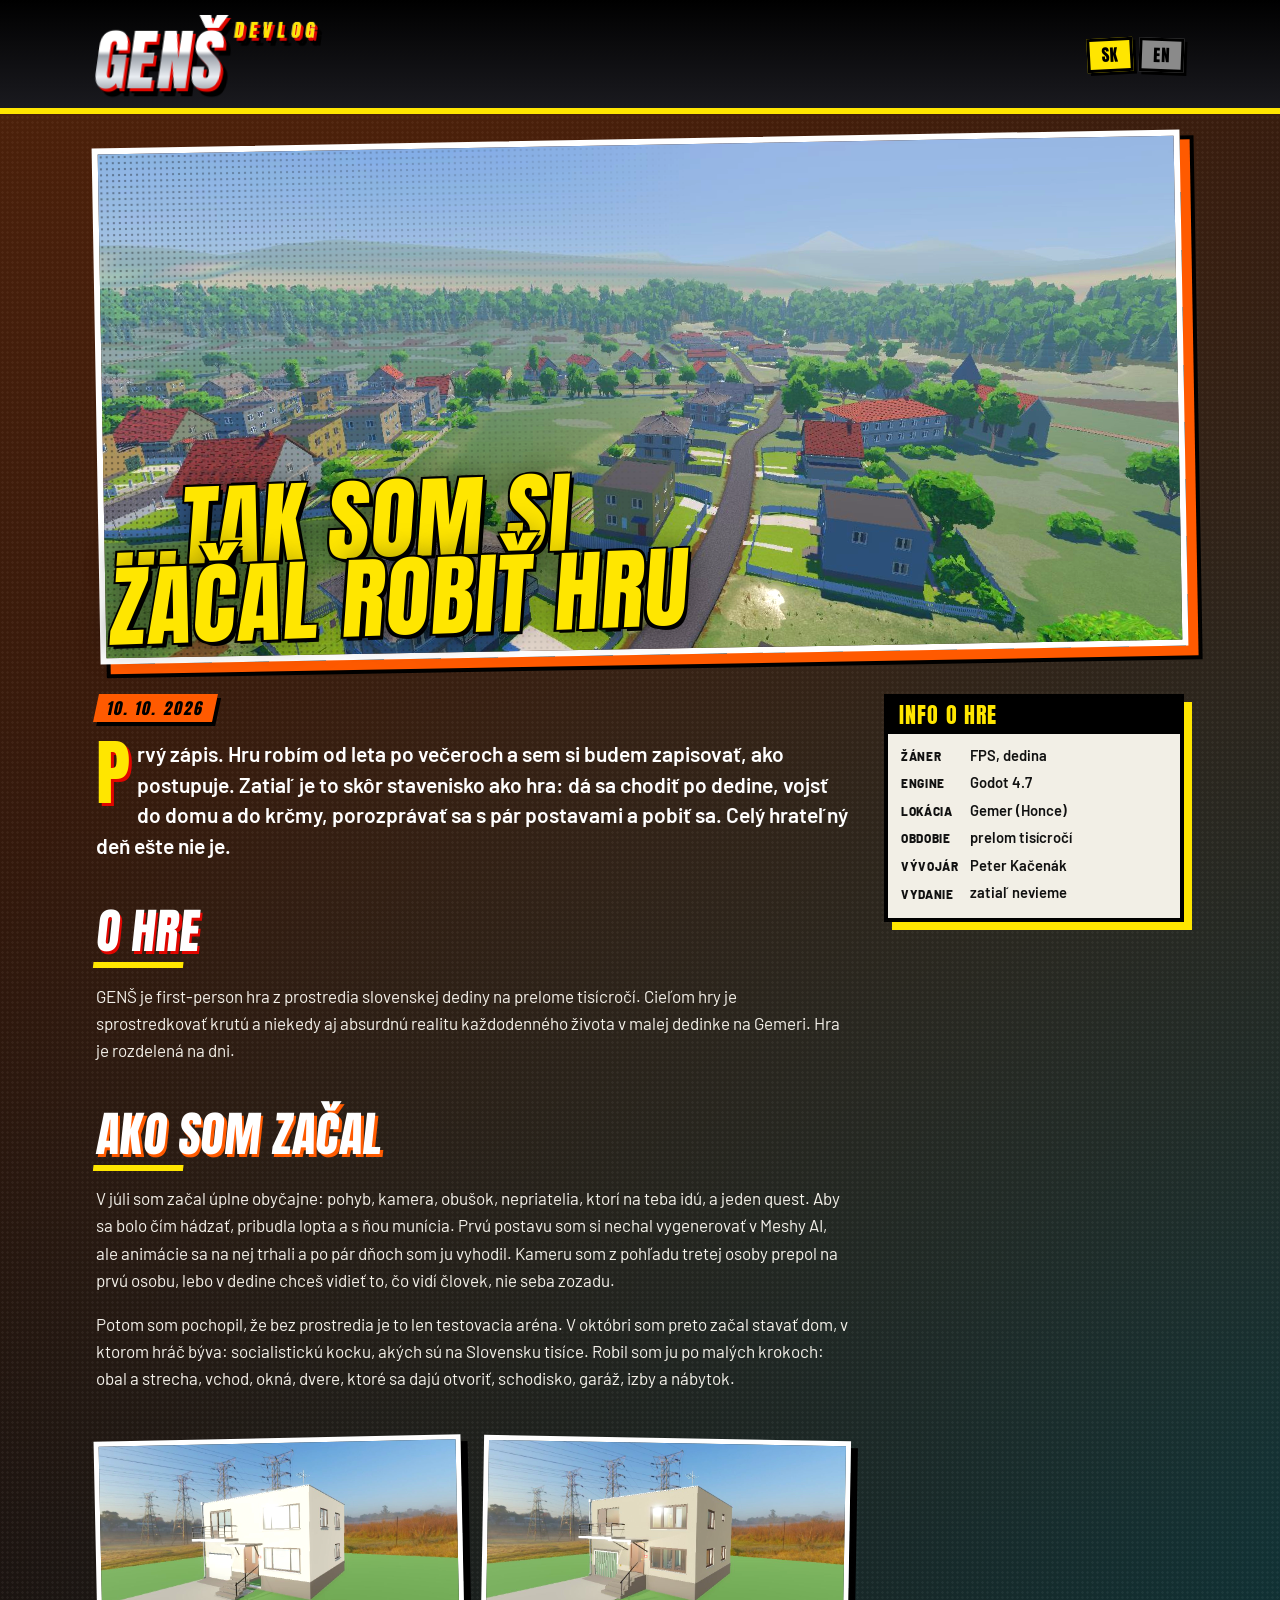
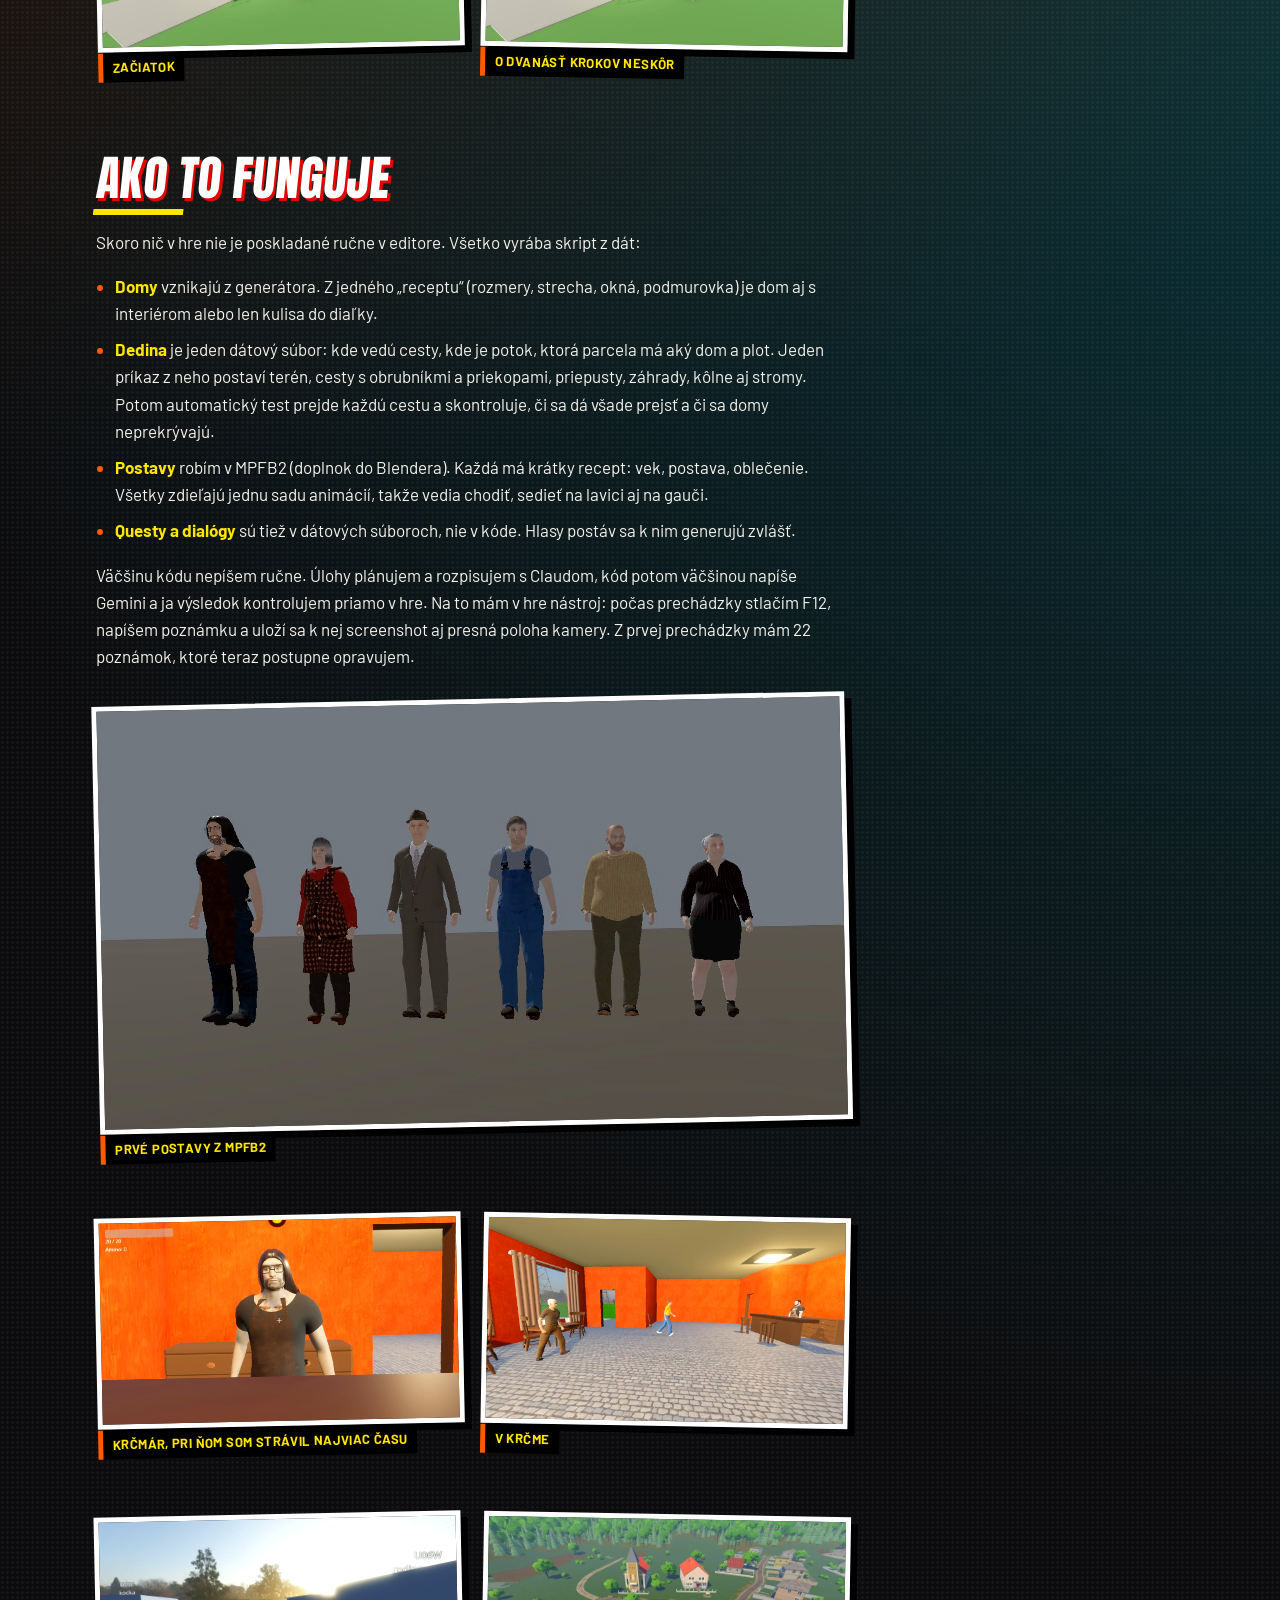
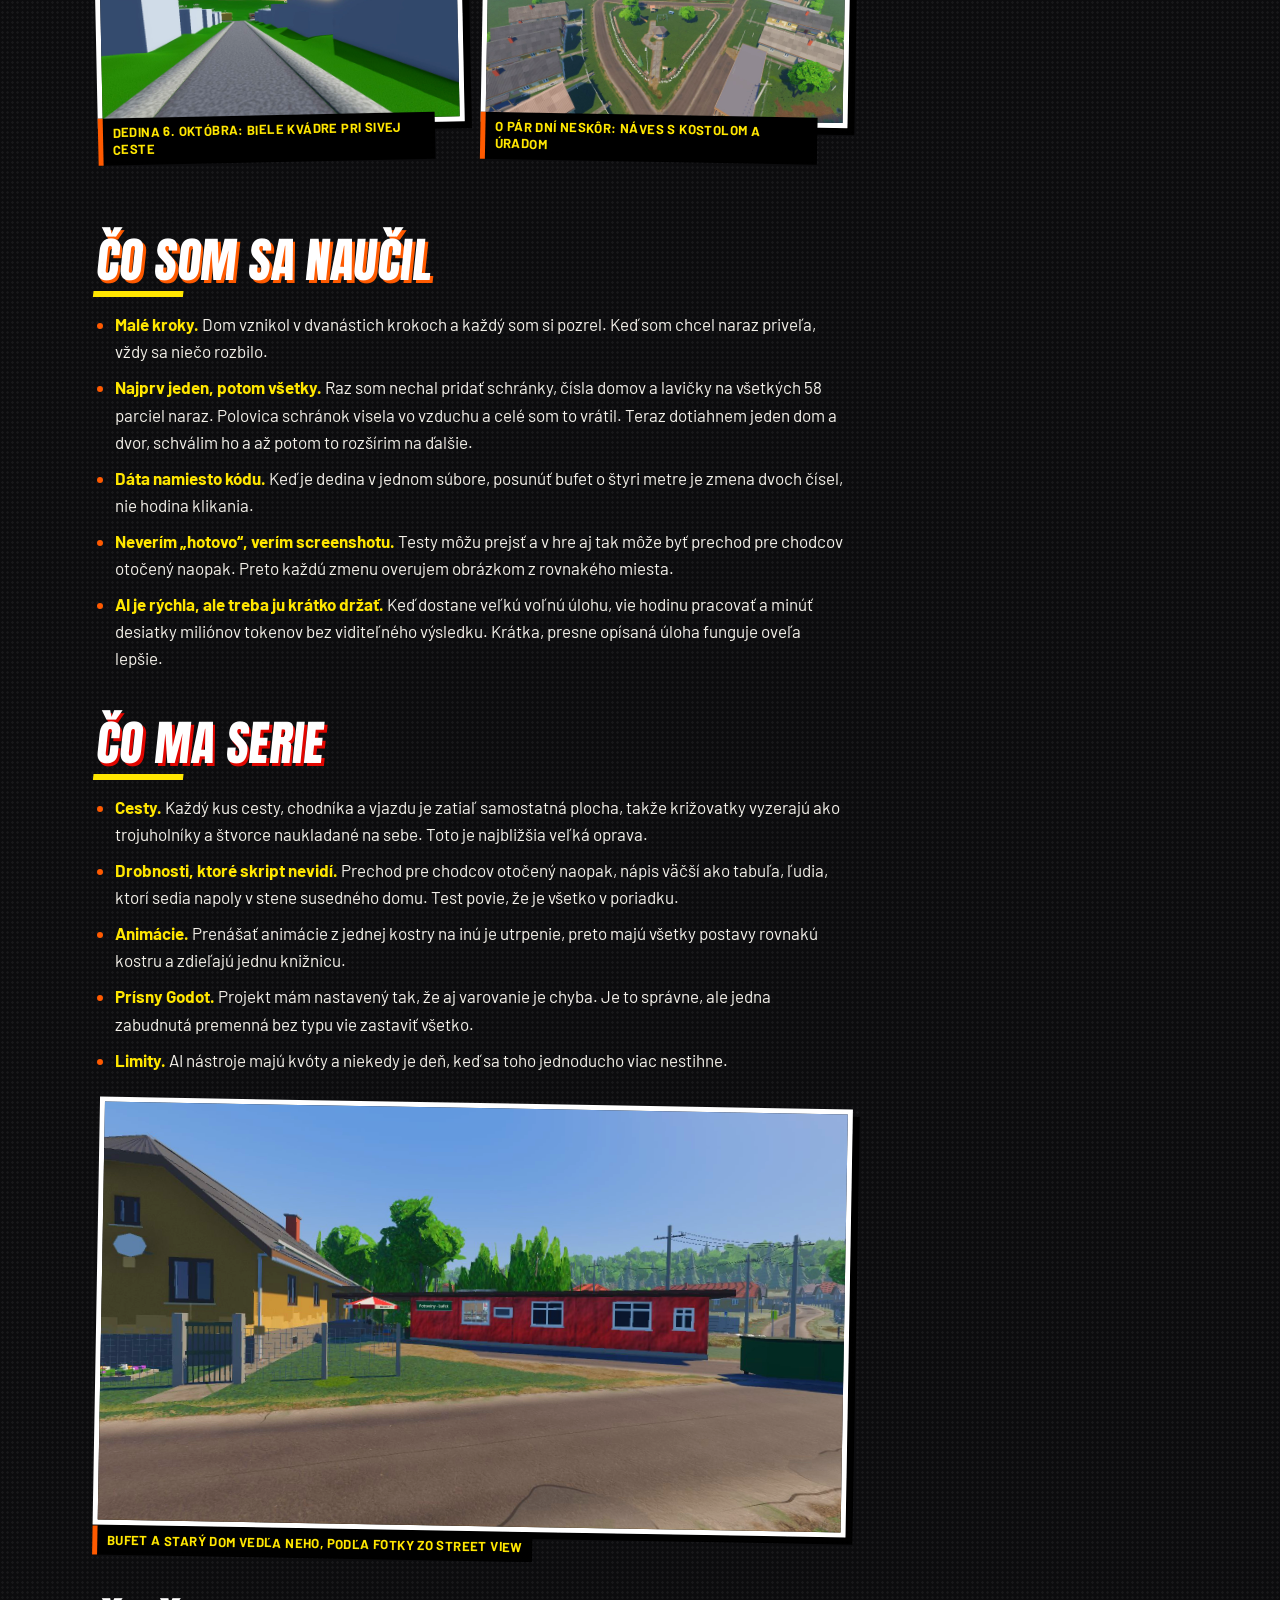
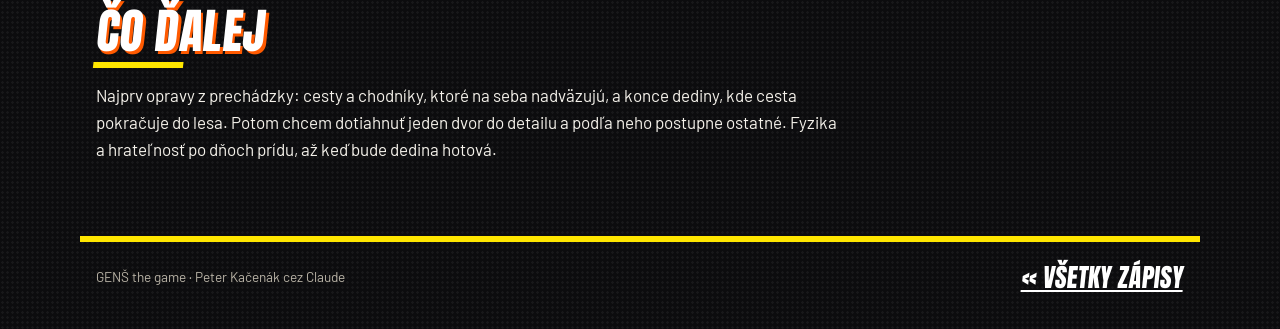
==== commit a32e39f3: "Real devlog: how I started, how it works, what I learned, what drives me nuts; DEVLOG back in the lo" ====
--- a/posts/2026-10-10-doterajsi-vyvoj.html
+++ b/posts/2026-10-10-doterajsi-vyvoj.html
@@ -13,7 +13,7 @@
 </head>
 <body>
 <header class="mast"><div class="inner">
-  <a class="logo" href="../index.html">GENŠ<small>THE GAME</small></a>
+  <a class="logo" href="../index.html">GENŠ<small>DEVLOG</small></a>
   <div class="lang-switch" role="group" aria-label="Language"><button data-set="sk">SK</button><button data-set="en">EN</button></div>
 </div></header>
 
@@ -31,44 +31,21 @@
   <section lang="sk">
     <h2>O hre</h2>
     <p>GENŠ je first-person hra z prostredia slovenskej dediny na prelome tisícročí. Cieľom hry je sprostredkovať krutú a niekedy aj absurdnú realitu každodenného života v malej dedinke na Gemeri. Hra je rozdelená na dni.</p>
-  
+  </section>
   <section lang="en">
     <h2>About the game</h2>
     <p>GENŠ is a first-person game set in a Slovak village around the turn of the millennium. Its goal is to convey the harsh, and sometimes absurd, reality of everyday life in a small village in the Gemer region. The game is split into days.</p>
-  
-
-  <section lang="sk">
-    <h2>Časová os</h2>
-    <ul class="timeline">
-      <li><b>Júl</b>: prvý prototyp: pohyb, súboj obuškom a hádzaním, nepriatelia, jednoduché questy, inventár, prvá krčma</li>
-      <li><b>2.–4. okt.</b>: dom, v ktorom hráč býva: dvere, schodisko, garáž, izby, nábytok</li>
-      <li><b>4.–5. okt.</b>: postavy z MPFB2 a spoločné animácie (chôdza, sedenie)</li>
-      <li><b>4. okt.</b>: questy, dialógy a postavy zapisované v dátových súboroch, prvé hlasy</li>
-      <li><b>6. okt.</b>: budova Jednoty s potravinami a krčmou</li>
-      <li><b>6.–10. okt.</b>: dedina Honce: terén, cesty, potok, domy, náves, kostol, bufet</li>
-      <li><b>10. okt.</b>: prvá prechádzka dedinou s poznámkami</li>
-    </ul>
-  </section>
-  <section lang="en">
-    <h2>Timeline</h2>
-    <ul class="timeline">
-      <li><b>July</b>: first prototype: movement, baton and throwing combat, enemies, simple quests, inventory, the first pub</li>
-      <li><b>Oct 2–4</b>: the player's house: doors, stairs, garage, rooms, furniture</li>
-      <li><b>Oct 4–5</b>: MPFB2 characters and shared animations (walking, sitting)</li>
-      <li><b>Oct 4</b>: quests, dialogue and characters stored in data files, first voices</li>
-      <li><b>Oct 6</b>: the Jednota building with the grocery and the pub</li>
-      <li><b>Oct 6–10</b>: the village of Honce: terrain, roads, creek, houses, green, church, snack bar</li>
-      <li><b>Oct 10</b>: the first walk through the village, taking notes</li>
-    </ul>
   </section>
 
   <section lang="sk">
-    <h2>Dom</h2>
-    <p>Prvá vec, ktorú som robil poriadne, bol dom, v ktorom hráč býva: socialistická kocka, akých sú na Slovensku tisíce. Robil som ju po malých krokoch. Najprv obal a strecha, potom vchod, okná, dvere, ktoré sa dajú otvoriť, schodisko, garáž a nakoniec izby a nábytok. Z rovnakého generátora dnes vznikajú aj ostatné domy v dedine.</p>
+    <h2>Ako som začal</h2>
+    <p>V júli som začal úplne obyčajne: pohyb, kamera, obušok, nepriatelia, ktorí na teba idú, a jeden quest. Aby sa bolo čím hádzať, pribudla lopta a s ňou munícia. Prvú postavu som si nechal vygenerovať v Meshy AI, ale animácie sa na nej trhali a po pár dňoch som ju vyhodil. Kameru som z pohľadu tretej osoby prepol na prvú osobu, lebo v dedine chceš vidieť to, čo vidí človek, nie seba zozadu.</p>
+    <p>Potom som pochopil, že bez prostredia je to len testovacia aréna. V októbri som preto začal stavať dom, v ktorom hráč býva: socialistickú kocku, akých sú na Slovensku tisíce. Robil som ju po malých krokoch: obal a strecha, vchod, okná, dvere, ktoré sa dajú otvoriť, schodisko, garáž, izby a nábytok.</p>
   </section>
   <section lang="en">
-    <h2>The house</h2>
-    <p>The first thing I did properly was the player's house: a socialist cube house, the kind there are thousands of in Slovakia. I built it in small steps: shell and roof, then the entrance, windows, doors you can open, the stairs, the garage, and finally the rooms and furniture. The same generator now builds the other houses in the village.</p>
+    <h2>How I started</h2>
+    <p>In July I started with the basics: movement, camera, a baton, enemies that come at you, and one quest. To have something to throw, a ball and ammo came next. I had the first character generated in Meshy AI, but its animations kept snapping and after a few days I threw it out. I switched the camera from third person to first, because in a village you want to see what a person sees, not yourself from behind.</p>
+    <p>Then I realised that without a place it's just a test arena. So in October I started building the player's house: a socialist cube house, the kind there are thousands of in Slovakia. I built it in small steps: shell and roof, the entrance, windows, doors you can open, the stairs, the garage, rooms and furniture.</p>
   </section>
   <div class="pair">
     <figure><img src="../img/2026-10-10/dom-h1.jpg" alt="Dom, prvý krok / House, first step"><figcaption><span lang="sk">Začiatok</span><span lang="en">The start</span></figcaption></figure>
@@ -76,54 +53,79 @@
   </div>
 
   <section lang="sk">
-    <h2>Postavy</h2>
-    <p>Postavy robím v MPFB2 (doplnok do Blendera). Každá má krátky „recept“: vek, postava, oblečenie. Všetky zdieľajú jednu sadu animácií. Zatiaľ ich je len zopár a ešte nepôsobia úplne prirodzene, ale chodia, sedia a dá sa s nimi porozprávať. Najviac času som strávil pri krčmárovi.</p>
+    <h2>Ako to funguje</h2>
+    <p>Skoro nič v hre nie je poskladané ručne v editore. Všetko vyrába skript z dát:</p>
+    <ul>
+      <li><b>Domy</b> vznikajú z generátora. Z jedného „receptu“ (rozmery, strecha, okná, podmurovka) je dom aj s interiérom alebo len kulisa do diaľky.</li>
+      <li><b>Dedina</b> je jeden dátový súbor: kde vedú cesty, kde je potok, ktorá parcela má aký dom a plot. Jeden príkaz z neho postaví terén, cesty s obrubníkmi a priekopami, priepusty, záhrady, kôlne aj stromy. Potom automatický test prejde každú cestu a skontroluje, či sa dá všade prejsť a či sa domy neprekrývajú.</li>
+      <li><b>Postavy</b> robím v MPFB2 (doplnok do Blendera). Každá má krátky recept: vek, postava, oblečenie. Všetky zdieľajú jednu sadu animácií, takže vedia chodiť, sedieť na lavici aj na gauči.</li>
+      <li><b>Questy a dialógy</b> sú tiež v dátových súboroch, nie v kóde. Hlasy postáv sa k nim generujú zvlášť.</li>
+    </ul>
+    <p>Väčšinu kódu nepíšem ručne. Úlohy plánujem a rozpisujem s Claudom, kód potom väčšinou napíše Gemini a ja výsledok kontrolujem priamo v hre. Na to mám v hre nástroj: počas prechádzky stlačím F12, napíšem poznámku a uloží sa k nej screenshot aj presná poloha kamery. Z prvej prechádzky mám 22 poznámok, ktoré teraz postupne opravujem.</p>
   </section>
   <section lang="en">
-    <h2>Characters</h2>
-    <p>I make the characters in MPFB2 (a Blender add-on). Each one has a short "recipe": age, build, clothes. They all share one set of animations. There are only a few so far and they don't look fully natural yet, but they walk, sit and you can talk to them. The pub keeper took the most time.</p>
+    <h2>How it works</h2>
+    <p>Almost nothing in the game is placed by hand in the editor. Scripts build everything from data:</p>
+    <ul>
+      <li><b>Houses</b> come from a generator. One "recipe" (size, roof, windows, plinth) gives a house with an interior, or just a backdrop for the distance.</li>
+      <li><b>The village</b> is one data file: where the roads go, where the creek is, which plot has which house and fence. One command builds the terrain, roads with kerbs and ditches, culverts, gardens, sheds and trees. Then an automatic test walks every road and checks you can get through everywhere and that no houses overlap.</li>
+      <li><b>Characters</b> are made in MPFB2 (a Blender add-on). Each one has a short recipe: age, build, clothes. They all share one set of animations, so they can walk and sit on a bench or a sofa.</li>
+      <li><b>Quests and dialogue</b> live in data files too, not in code. Voices are generated for them separately.</li>
+    </ul>
+    <p>I don't write most of the code by hand. I plan and break down the tasks with Claude, Gemini usually writes the code, and I check the result directly in the game. For that I have an in-game tool: during a walk I press F12, type a note, and it saves a screenshot with the exact camera position. The first walk gave me 22 notes, which I'm now fixing one by one.</p>
   </section>
-  <figure><img src="../img/2026-10-10/postavy.jpg" alt="Postavy / Characters"><figcaption><span lang="sk">Prvé postavy</span><span lang="en">The first characters</span></figcaption></figure>
+  <figure><img src="../img/2026-10-10/postavy.jpg" alt="Postavy / Characters"><figcaption><span lang="sk">Prvé postavy z MPFB2</span><span lang="en">The first MPFB2 characters</span></figcaption></figure>
   <div class="pair">
-    <figure><img src="../img/2026-10-10/krcmar.jpg" alt="Krčmár / Pub keeper"><figcaption><span lang="sk">Krčmár</span><span lang="en">The pub keeper</span></figcaption></figure>
+    <figure><img src="../img/2026-10-10/krcmar.jpg" alt="Krčmár / Pub keeper"><figcaption><span lang="sk">Krčmár, pri ňom som strávil najviac času</span><span lang="en">The pub keeper, who took the most time</span></figcaption></figure>
     <figure><img src="../img/2026-10-10/krcma-interier.jpg" alt="Krčma / The pub"><figcaption><span lang="sk">V krčme</span><span lang="en">In the pub</span></figcaption></figure>
+  </div>
+  <div class="pair">
+    <figure><img src="../img/2026-10-10/dedina-w1.jpg" alt="Prvá verzia dediny / First village version"><figcaption><span lang="sk">Dedina 6. októbra: biele kvádre pri sivej ceste</span><span lang="en">The village on October 6: white boxes by a grey road</span></figcaption></figure>
+    <figure><img src="../img/2026-10-10/naves.jpg" alt="Náves / Village green"><figcaption><span lang="sk">O pár dní neskôr: náves s kostolom a úradom</span><span lang="en">A few days later: the green, church and town hall</span></figcaption></figure>
   </div>
 
   <section lang="sk">
-    <h2>Krčma</h2>
-    <p>Krčma je v budove Jednoty spolu s potravinami a pred ňou je terasa. Questy a dialógy sa nezapisujú do kódu, ale do dátových súborov, takže pridať nový rozhovor je skôr písanie ako programovanie.</p>
+    <h2>Čo som sa naučil</h2>
+    <ul>
+      <li><b>Malé kroky.</b> Dom vznikol v dvanástich krokoch a každý som si pozrel. Keď som chcel naraz priveľa, vždy sa niečo rozbilo.</li>
+      <li><b>Najprv jeden, potom všetky.</b> Raz som nechal pridať schránky, čísla domov a lavičky na všetkých 58 parciel naraz. Polovica schránok visela vo vzduchu a celé som to vrátil. Teraz dotiahnem jeden dom a dvor, schválim ho a až potom to rozšírim na ďalšie.</li>
+      <li><b>Dáta namiesto kódu.</b> Keď je dedina v jednom súbore, posunúť bufet o štyri metre je zmena dvoch čísel, nie hodina klikania.</li>
+      <li><b>Neverím „hotovo“, verím screenshotu.</b> Testy môžu prejsť a v hre aj tak môže byť prechod pre chodcov otočený naopak. Preto každú zmenu overujem obrázkom z rovnakého miesta.</li>
+      <li><b>AI je rýchla, ale treba ju krátko držať.</b> Keď dostane veľkú voľnú úlohu, vie hodinu pracovať a minúť desiatky miliónov tokenov bez viditeľného výsledku. Krátka, presne opísaná úloha funguje oveľa lepšie.</li>
+    </ul>
   </section>
   <section lang="en">
-    <h2>The pub</h2>
-    <p>The pub shares the Jednota building with the grocery, with a terrace in front. Quests and dialogue aren't written in code but in data files, so adding a new conversation is more writing than programming.</p>
+    <h2>What I've learned</h2>
+    <ul>
+      <li><b>Small steps.</b> The house took twelve steps and I looked at every one. Whenever I wanted too much at once, something broke.</li>
+      <li><b>One first, then all.</b> Once I had mailboxes, house numbers and benches added to all 58 plots at once. Half the mailboxes floated in the air and I reverted the lot. Now I finish one house and yard, approve it, and only then roll it out.</li>
+      <li><b>Data instead of code.</b> With the village in one file, moving the snack bar four metres is a change of two numbers, not an hour of clicking.</li>
+      <li><b>I don't trust "done", I trust a screenshot.</b> Tests can pass and the zebra crossing can still be backwards. So every change gets checked with a picture from the same spot.</li>
+      <li><b>AI is fast but needs a short leash.</b> Given a big open task it can work for an hour and burn tens of millions of tokens with nothing visible to show. A short, precisely described task works much better.</li>
+    </ul>
   </section>
-  <div class="pair">
-    <figure><img src="../img/2026-10-10/jednota.jpg" alt="Jednota"><figcaption><span lang="sk">Prvá verzia budovy</span><span lang="en">The first version</span></figcaption></figure>
-    <figure><img src="../img/2026-10-10/terasa.jpg" alt="Terasa / Terrace"><figcaption><span lang="sk">Dnes v dedine</span><span lang="en">Today, in the village</span></figcaption></figure>
-  </div>
 
   <section lang="sk">
-    <h2>Dedina</h2>
-    <p>Dedina vychádza zo skutočných Honiec pri Rožňave. Je zmenšená a veľa vecí je zatiaľ len približne. Cesty, potok, domy, ploty, záhrady aj stromy rozmiestňuje skript podľa jedného dátového súboru, takže sa dá celá prestavať naraz. Na začiatku to boli biele kvádre pri sivej ceste. Ešte veľa chýba: cesty na seba poriadne nenadväzujú, niektoré domy nemajú textúry a dvory sú prázdne.</p>
+    <h2>Čo ma serie</h2>
+    <ul>
+      <li><b>Cesty.</b> Každý kus cesty, chodníka a vjazdu je zatiaľ samostatná plocha, takže križovatky vyzerajú ako trojuholníky a štvorce naukladané na sebe. Toto je najbližšia veľká oprava.</li>
+      <li><b>Drobnosti, ktoré skript nevidí.</b> Prechod pre chodcov otočený naopak, nápis väčší ako tabuľa, ľudia, ktorí sedia napoly v stene susedného domu. Test povie, že je všetko v poriadku.</li>
+      <li><b>Animácie.</b> Prenášať animácie z jednej kostry na inú je utrpenie, preto majú všetky postavy rovnakú kostru a zdieľajú jednu knižnicu.</li>
+      <li><b>Prísny Godot.</b> Projekt mám nastavený tak, že aj varovanie je chyba. Je to správne, ale jedna zabudnutá premenná bez typu vie zastaviť všetko.</li>
+      <li><b>Limity.</b> AI nástroje majú kvóty a niekedy je deň, keď sa toho jednoducho viac nestihne.</li>
+    </ul>
   </section>
   <section lang="en">
-    <h2>The village</h2>
-    <p>The village is based on the real Honce near Rožňava. It's smaller and many things are only approximate so far. Roads, the creek, houses, fences, gardens and trees are placed by a script from one data file, so the whole village can be rebuilt at once. It started as white boxes next to a grey road. A lot is still missing: roads don't join up properly, some houses have no textures, and the yards are empty.</p>
+    <h2>What drives me nuts</h2>
+    <ul>
+      <li><b>Roads.</b> Every piece of road, sidewalk and driveway is still a separate surface, so junctions look like triangles and squares stacked on each other. That's the next big fix.</li>
+      <li><b>Small things a script can't see.</b> A zebra crossing turned the wrong way, a sign bigger than its board, people sitting halfway inside the wall of the house next door. The tests say everything is fine.</li>
+      <li><b>Animations.</b> Moving animations from one skeleton to another is torture, so all characters share one skeleton and one animation library.</li>
+      <li><b>Strict Godot.</b> My project treats warnings as errors. It's the right call, but one forgotten untyped variable can stop everything.</li>
+      <li><b>Limits.</b> AI tools have quotas, and some days you just can't get more done.</li>
+    </ul>
   </section>
-  <div class="pair">
-    <figure><img src="../img/2026-10-10/dedina-w1.jpg" alt="Prvá verzia dediny / First village version"><figcaption><span lang="sk">6. október</span><span lang="en">October 6</span></figcaption></figure>
-    <figure><img src="../img/2026-10-10/naves.jpg" alt="Náves / Village green"><figcaption><span lang="sk">Náves s kostolom a úradom</span><span lang="en">The green, church and town hall</span></figcaption></figure>
-  </div>
   <figure><img src="../img/2026-10-10/bufet-dnes.jpg" alt="Bufet / Snack bar"><figcaption><span lang="sk">Bufet a starý dom vedľa neho, podľa fotky zo Street View</span><span lang="en">The snack bar and the old house next door, based on a Street View photo</span></figcaption></figure>
-
-  <section lang="sk">
-    <h2>Ako pracujem</h2>
-    <p>Väčšinu kódu nepíšem ručne. Úlohy plánujem a rozpisujem s Claudom, kód potom väčšinou napíše Gemini a ja výsledok kontrolujem priamo v hre. Na kontrolu mám v hre jednoduchý nástroj: počas prechádzky stlačím F12, napíšem poznámku a uloží sa k nej screenshot aj poloha kamery. Z prvej prechádzky mám 22 poznámok, napríklad prechod pre chodcov otočený naopak alebo nápisy, ktoré sa nezmestili na tabuľu. Teraz ich postupne opravujem.</p>
-  </section>
-  <section lang="en">
-    <h2>How I work</h2>
-    <p>I don't write most of the code by hand. I plan and break down the tasks with Claude, Gemini usually writes the code, and I check the result directly in the game. For that the game has a simple tool: during a walk I press F12, type a note, and it saves a screenshot with the camera position. The first walk gave me 22 notes, like a zebra crossing turned the wrong way or signs that didn't fit their boards. I'm fixing them one by one.</p>
-  </section>
 
   <section lang="sk">
     <h2>Čo ďalej</h2>
--- a/assets/style.css
+++ b/assets/style.css
@@ -212,3 +212,8 @@
   border: 4px solid #fff;
 }
 .barcode span { font: 700 .75rem/1.2 var(--font-body); text-transform: uppercase; color: #fff; }
+
+/* plain bullet lists in articles */
+main section ul { padding-left: 1.2rem; margin: 0 0 1.1rem; }
+main section ul li { margin-bottom: .55rem; }
+main section ul li::marker { color: var(--orange); }
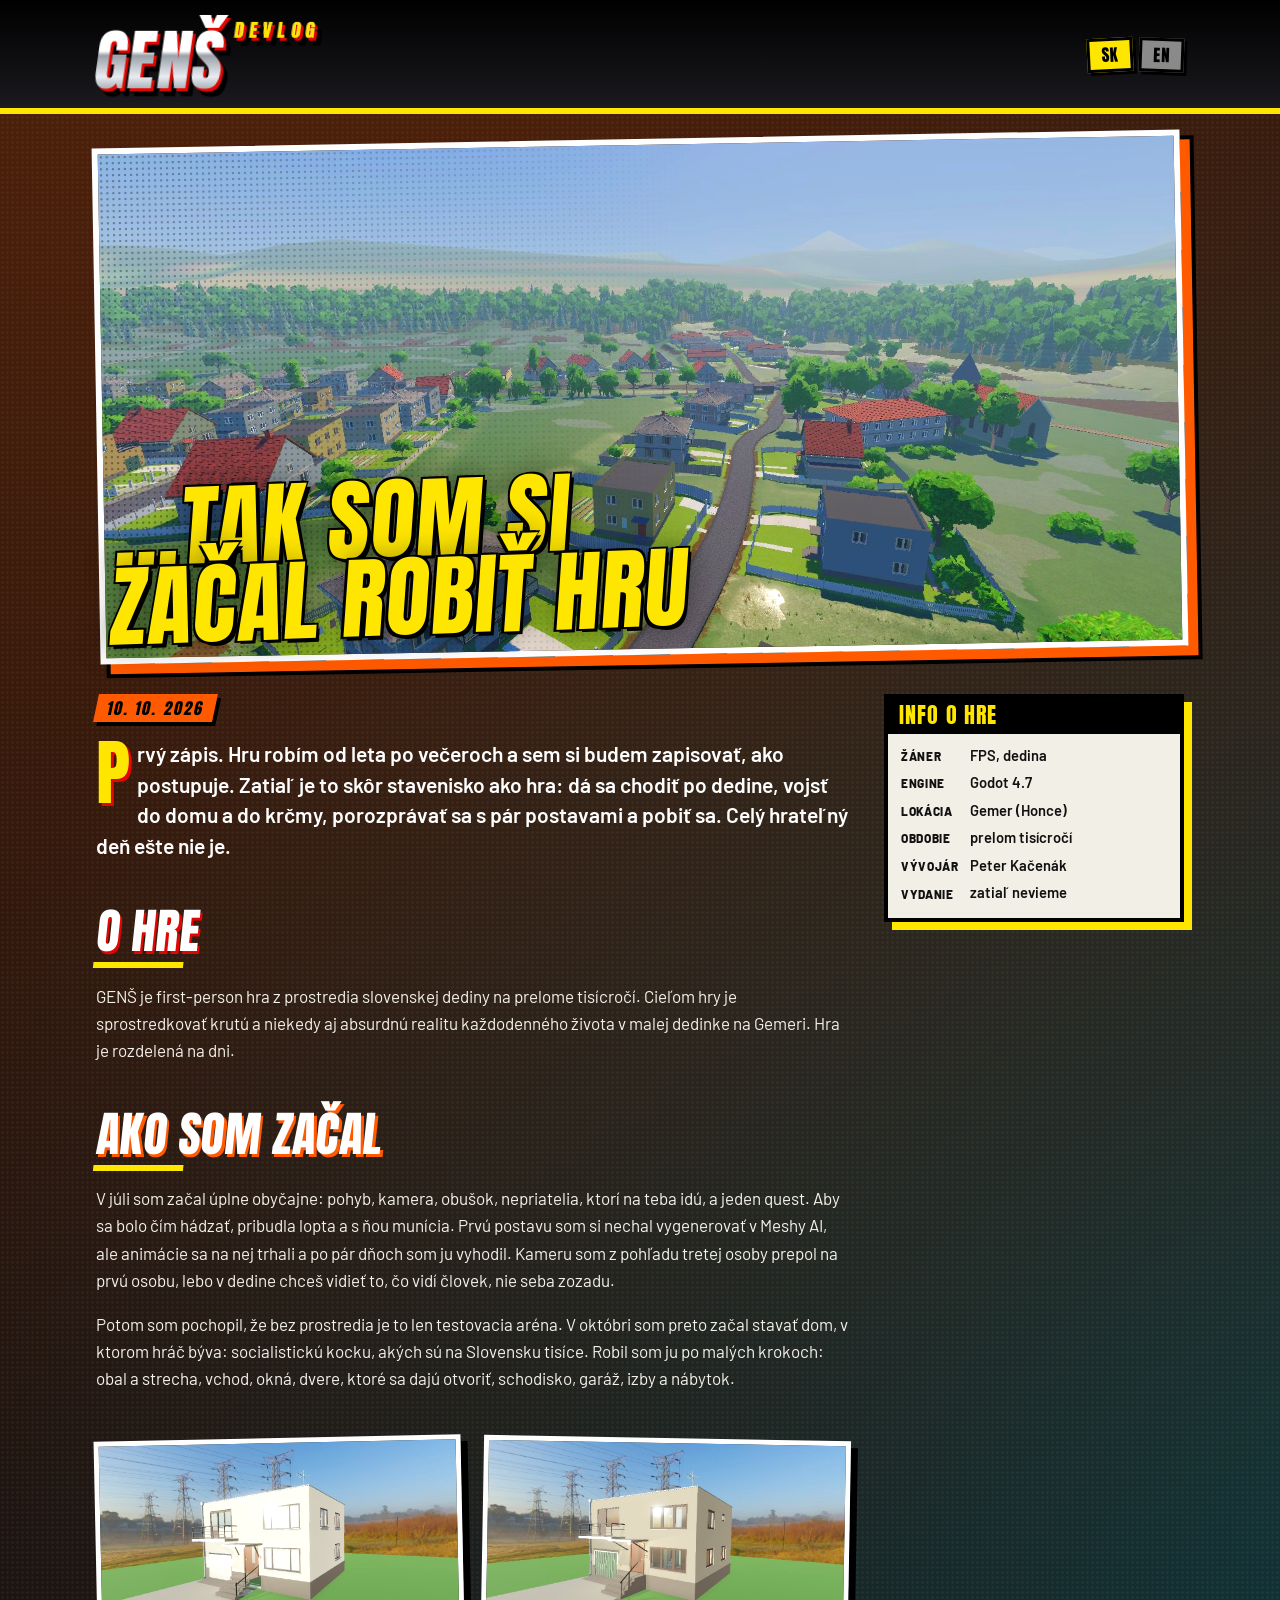
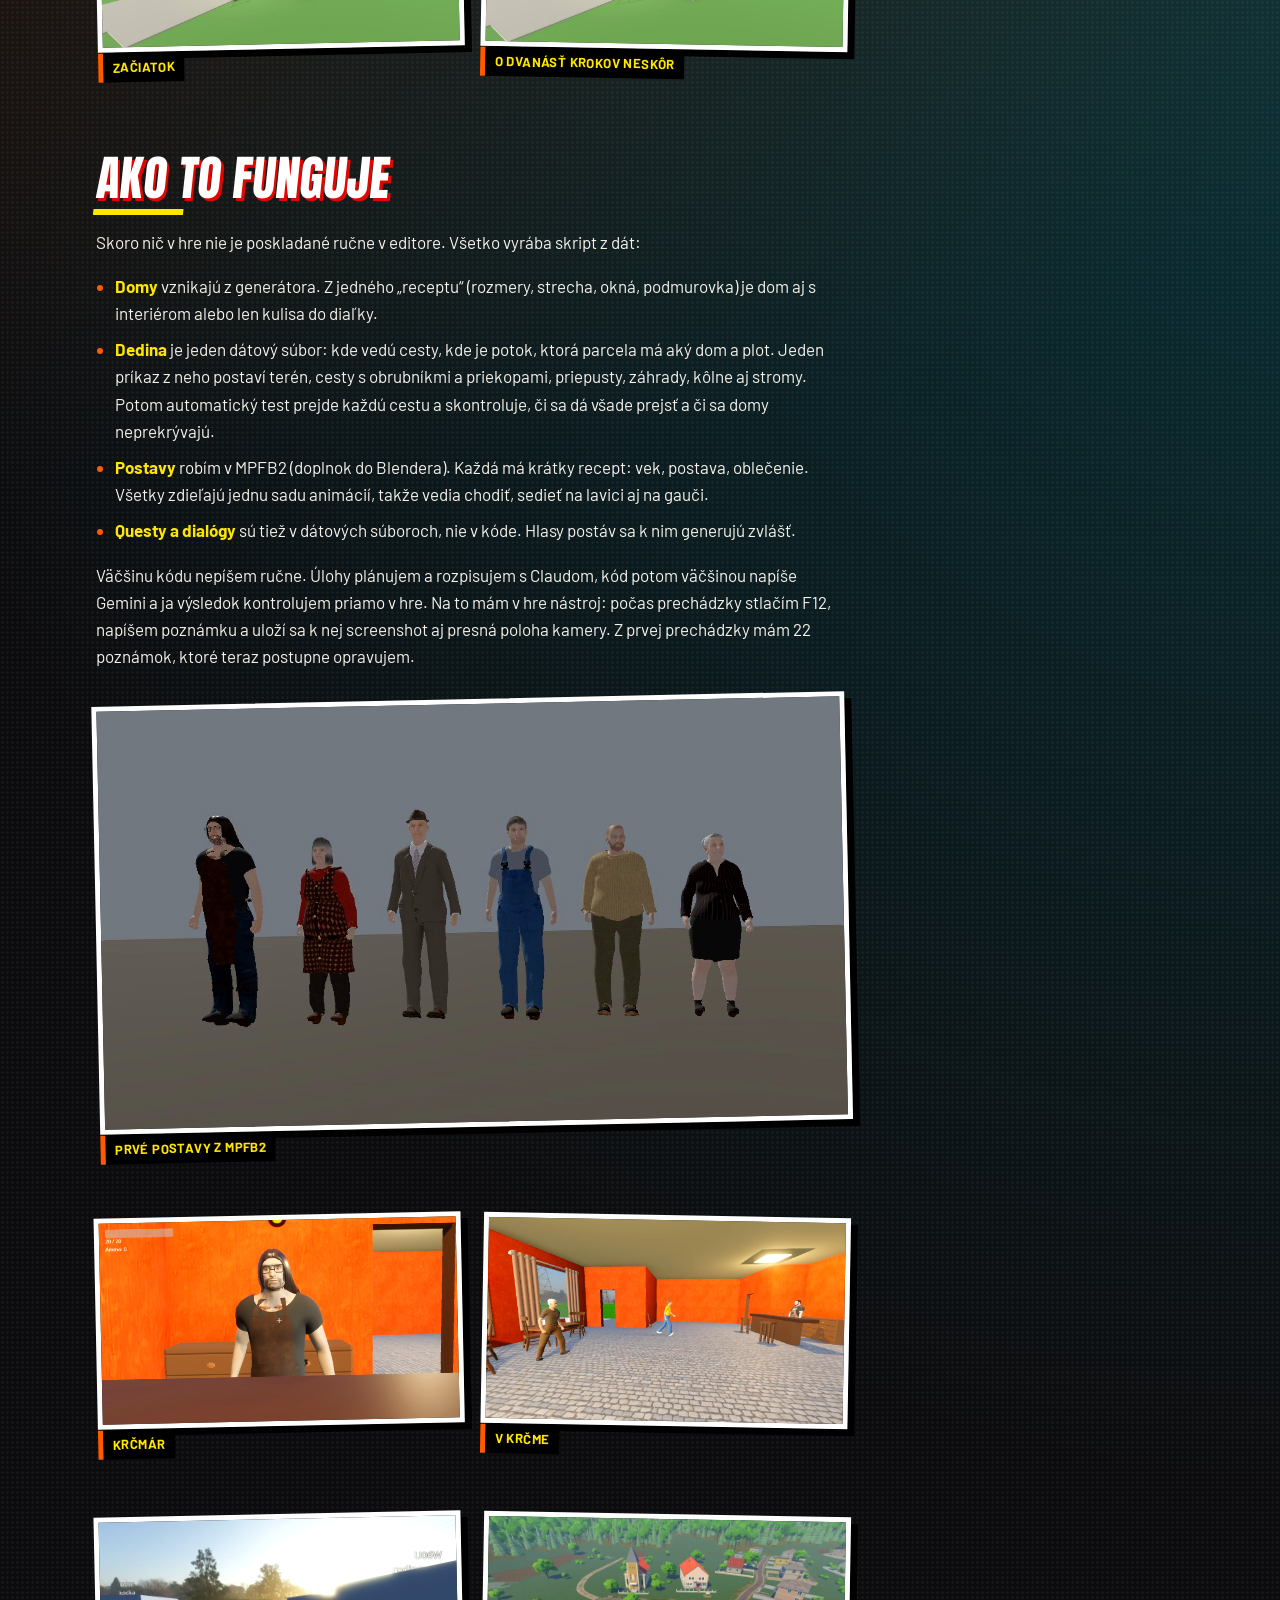
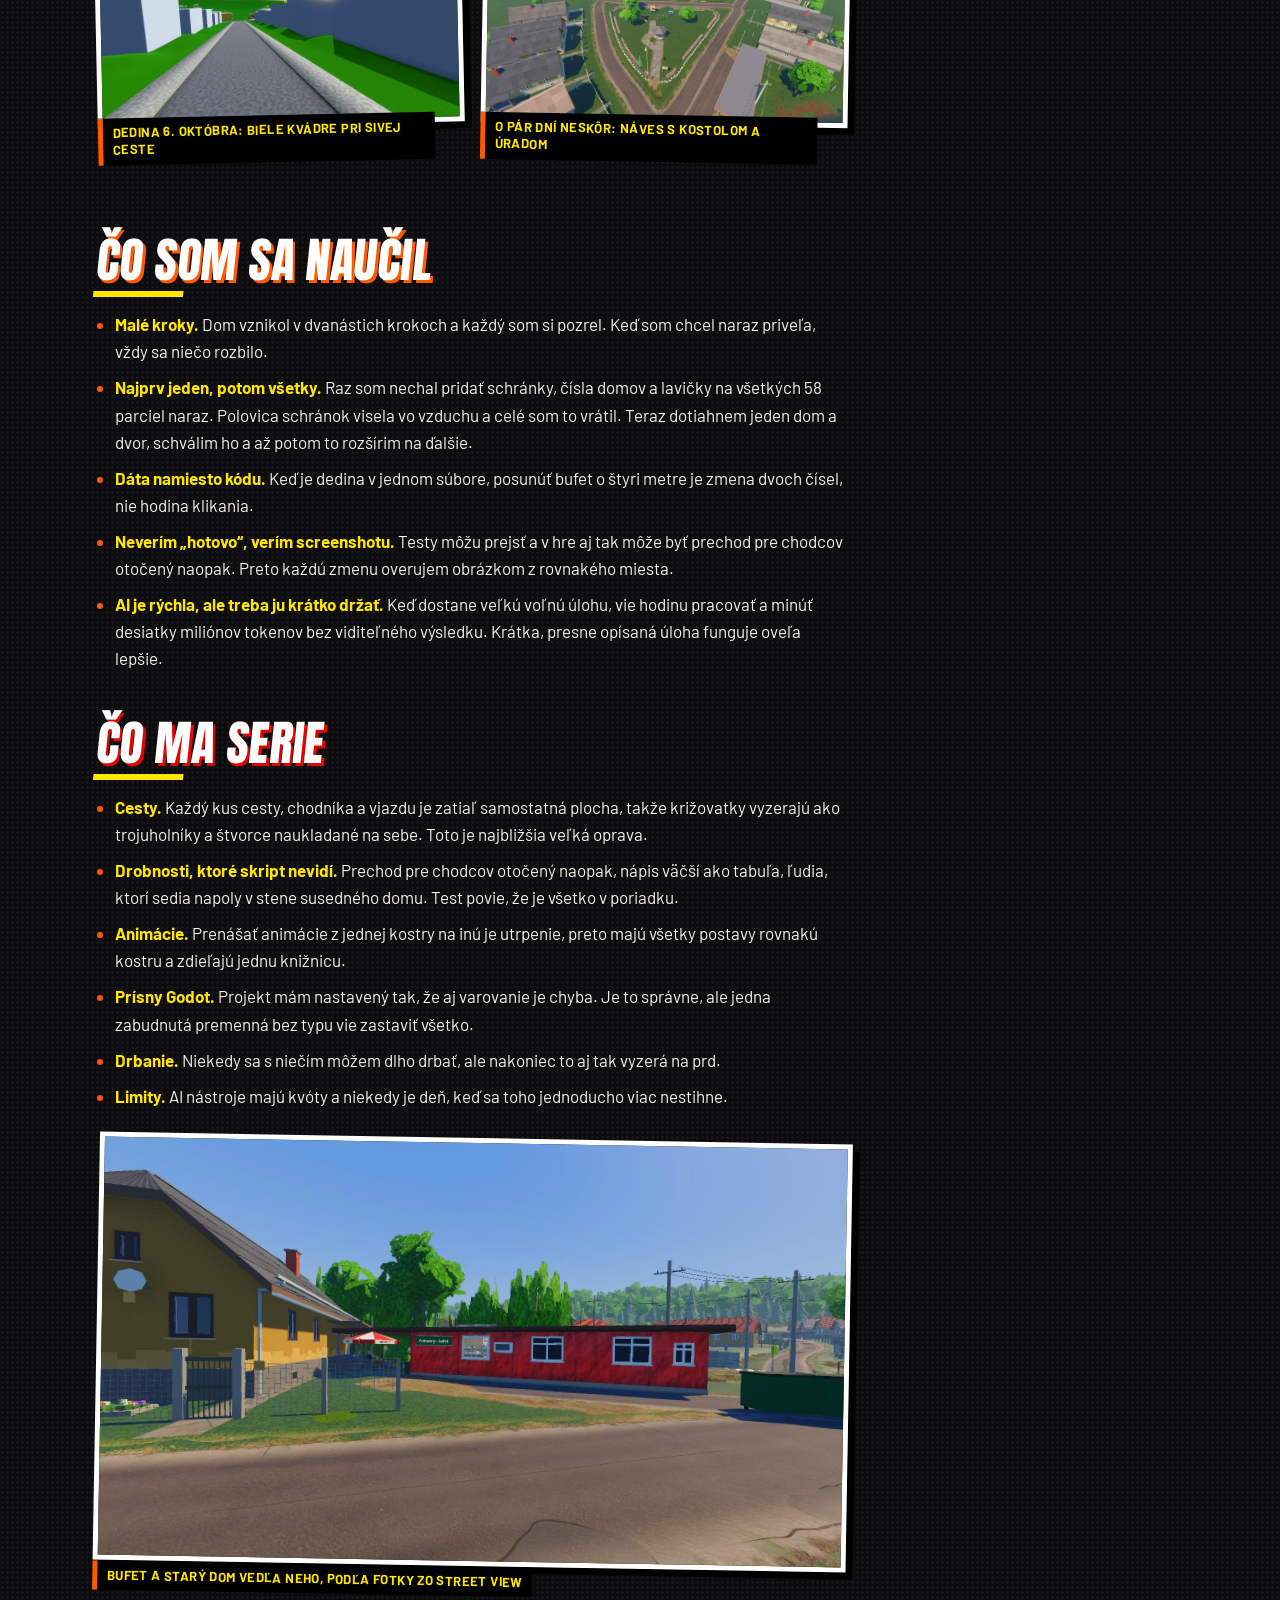
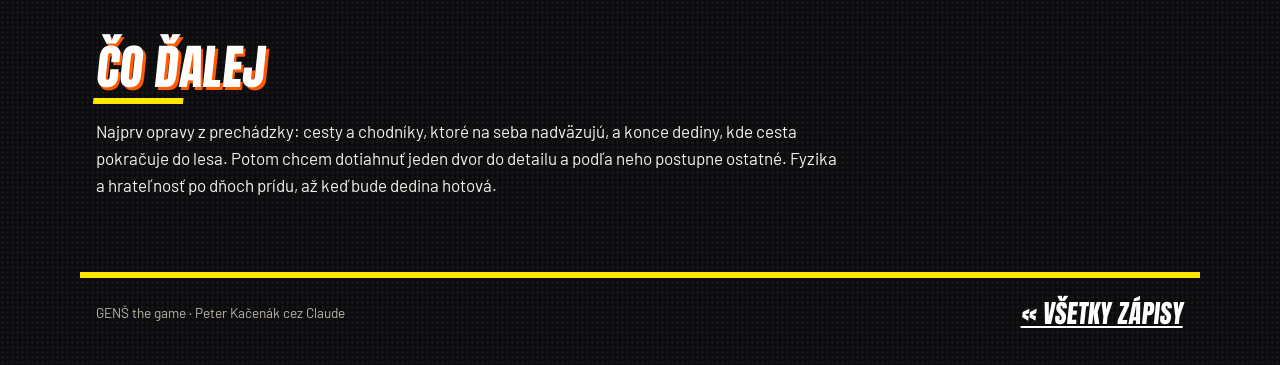
==== commit 0bc54432: "Click-to-enlarge screenshots (arrows, swipe, Esc); 'drbanie' line; plain pub keeper caption Co-Autho" ====
--- a/posts/2026-10-10-doterajsi-vyvoj.html
+++ b/posts/2026-10-10-doterajsi-vyvoj.html
@@ -10,6 +10,7 @@
 <link href="https://fonts.googleapis.com/css2?family=Anton&family=Barlow:wght@400;600;700;800&family=Permanent+Marker&display=swap" rel="stylesheet">
 <link rel="stylesheet" href="../assets/style.css">
 <script src="../assets/lang.js"></script>
+<script src="../assets/lightbox.js" defer></script>
 </head>
 <body>
 <header class="mast"><div class="inner">
@@ -76,7 +77,7 @@
   </section>
   <figure><img src="../img/2026-10-10/postavy.jpg" alt="Postavy / Characters"><figcaption><span lang="sk">Prvé postavy z MPFB2</span><span lang="en">The first MPFB2 characters</span></figcaption></figure>
   <div class="pair">
-    <figure><img src="../img/2026-10-10/krcmar.jpg" alt="Krčmár / Pub keeper"><figcaption><span lang="sk">Krčmár, pri ňom som strávil najviac času</span><span lang="en">The pub keeper, who took the most time</span></figcaption></figure>
+    <figure><img src="../img/2026-10-10/krcmar.jpg" alt="Krčmár / Pub keeper"><figcaption><span lang="sk">Krčmár</span><span lang="en">The pub keeper</span></figcaption></figure>
     <figure><img src="../img/2026-10-10/krcma-interier.jpg" alt="Krčma / The pub"><figcaption><span lang="sk">V krčme</span><span lang="en">In the pub</span></figcaption></figure>
   </div>
   <div class="pair">
@@ -112,6 +113,7 @@
       <li><b>Drobnosti, ktoré skript nevidí.</b> Prechod pre chodcov otočený naopak, nápis väčší ako tabuľa, ľudia, ktorí sedia napoly v stene susedného domu. Test povie, že je všetko v poriadku.</li>
       <li><b>Animácie.</b> Prenášať animácie z jednej kostry na inú je utrpenie, preto majú všetky postavy rovnakú kostru a zdieľajú jednu knižnicu.</li>
       <li><b>Prísny Godot.</b> Projekt mám nastavený tak, že aj varovanie je chyba. Je to správne, ale jedna zabudnutá premenná bez typu vie zastaviť všetko.</li>
+      <li><b>Drbanie.</b> Niekedy sa s niečím môžem dlho drbať, ale nakoniec to aj tak vyzerá na prd.</li>
       <li><b>Limity.</b> AI nástroje majú kvóty a niekedy je deň, keď sa toho jednoducho viac nestihne.</li>
     </ul>
   </section>
@@ -122,6 +124,7 @@
       <li><b>Small things a script can't see.</b> A zebra crossing turned the wrong way, a sign bigger than its board, people sitting halfway inside the wall of the house next door. The tests say everything is fine.</li>
       <li><b>Animations.</b> Moving animations from one skeleton to another is torture, so all characters share one skeleton and one animation library.</li>
       <li><b>Strict Godot.</b> My project treats warnings as errors. It's the right call, but one forgotten untyped variable can stop everything.</li>
+      <li><b>Fiddling.</b> Sometimes I can mess around with something for ages and it still ends up looking like crap.</li>
       <li><b>Limits.</b> AI tools have quotas, and some days you just can't get more done.</li>
     </ul>
   </section>
--- a/assets/style.css
+++ b/assets/style.css
@@ -217,3 +217,27 @@
 main section ul { padding-left: 1.2rem; margin: 0 0 1.1rem; }
 main section ul li { margin-bottom: .55rem; }
 main section ul li::marker { color: var(--orange); }
+
+/* ---------- click-to-enlarge screenshots ---------- */
+img.zoomable { cursor: zoom-in; transition: transform .15s; }
+img.zoomable:hover { transform: scale(1.015); }
+html.lb-lock { overflow: hidden; }
+.lightbox {
+  position: fixed; inset: 0; z-index: 100; display: none; align-items: center; justify-content: center;
+  background: rgba(0, 0, 0, .92); padding: 3rem 4rem; cursor: zoom-out;
+}
+.lightbox.open { display: flex; }
+.lightbox figure { margin: 0; transform: none !important; max-width: 100%; max-height: 100%; display: flex; flex-direction: column; align-items: center; }
+.lightbox img { max-width: 100%; max-height: calc(100vh - 8rem); width: auto; border: 5px solid #fff; box-shadow: 10px 10px 0 var(--orange); }
+.lightbox figcaption { margin-top: .9rem; }
+.lightbox button {
+  position: absolute; border: 3px solid #000; background: var(--yellow); color: #000; cursor: pointer;
+  font: 400 2rem/1 var(--font-head); width: 3rem; height: 3rem; box-shadow: 4px 4px 0 #000;
+}
+.lightbox .lb-prev { left: 1rem; top: 50%; transform: translateY(-50%) rotate(-3deg); }
+.lightbox .lb-next { right: 1rem; top: 50%; transform: translateY(-50%) rotate(3deg); }
+.lightbox .lb-close { top: 1rem; right: 1rem; background: var(--red); color: #fff; }
+@media (max-width: 640px) {
+  .lightbox { padding: 3.5rem .5rem; }
+  .lightbox .lb-prev, .lightbox .lb-next { top: auto; bottom: 1rem; transform: none; }
+}
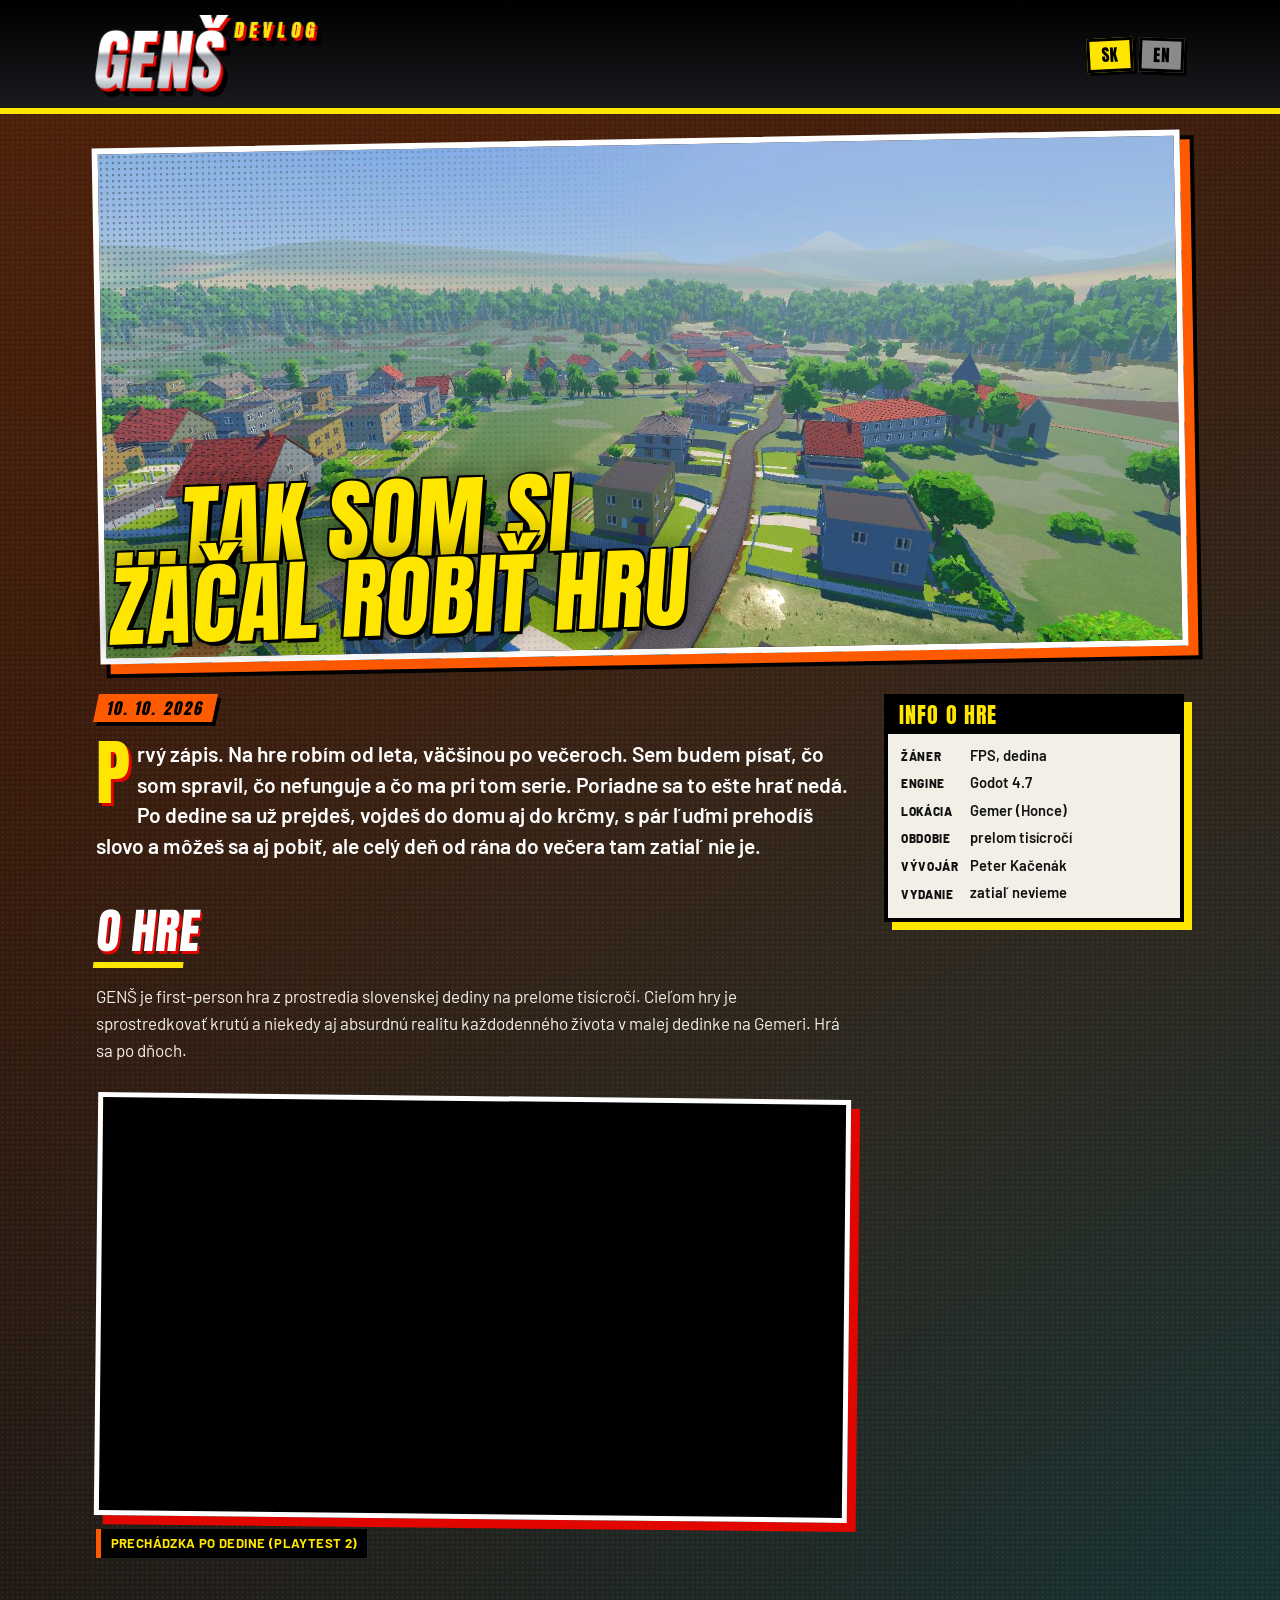
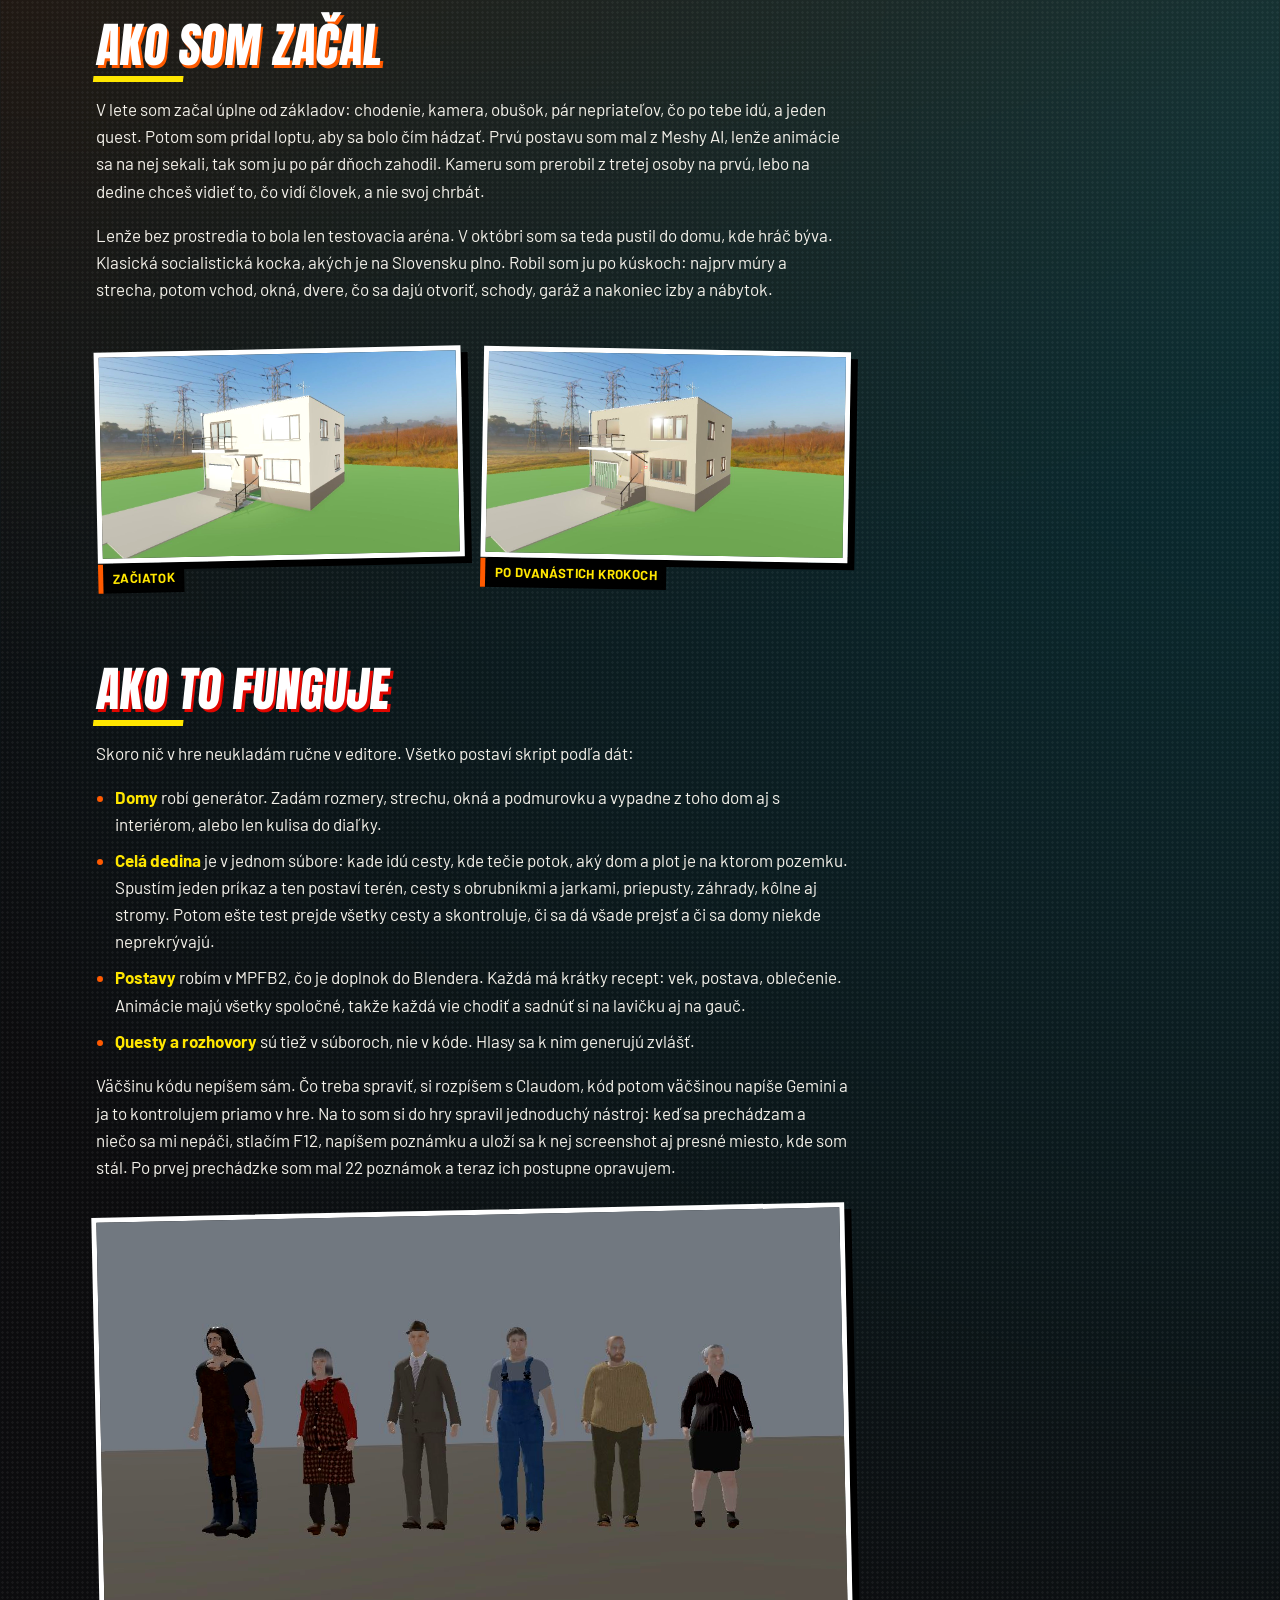
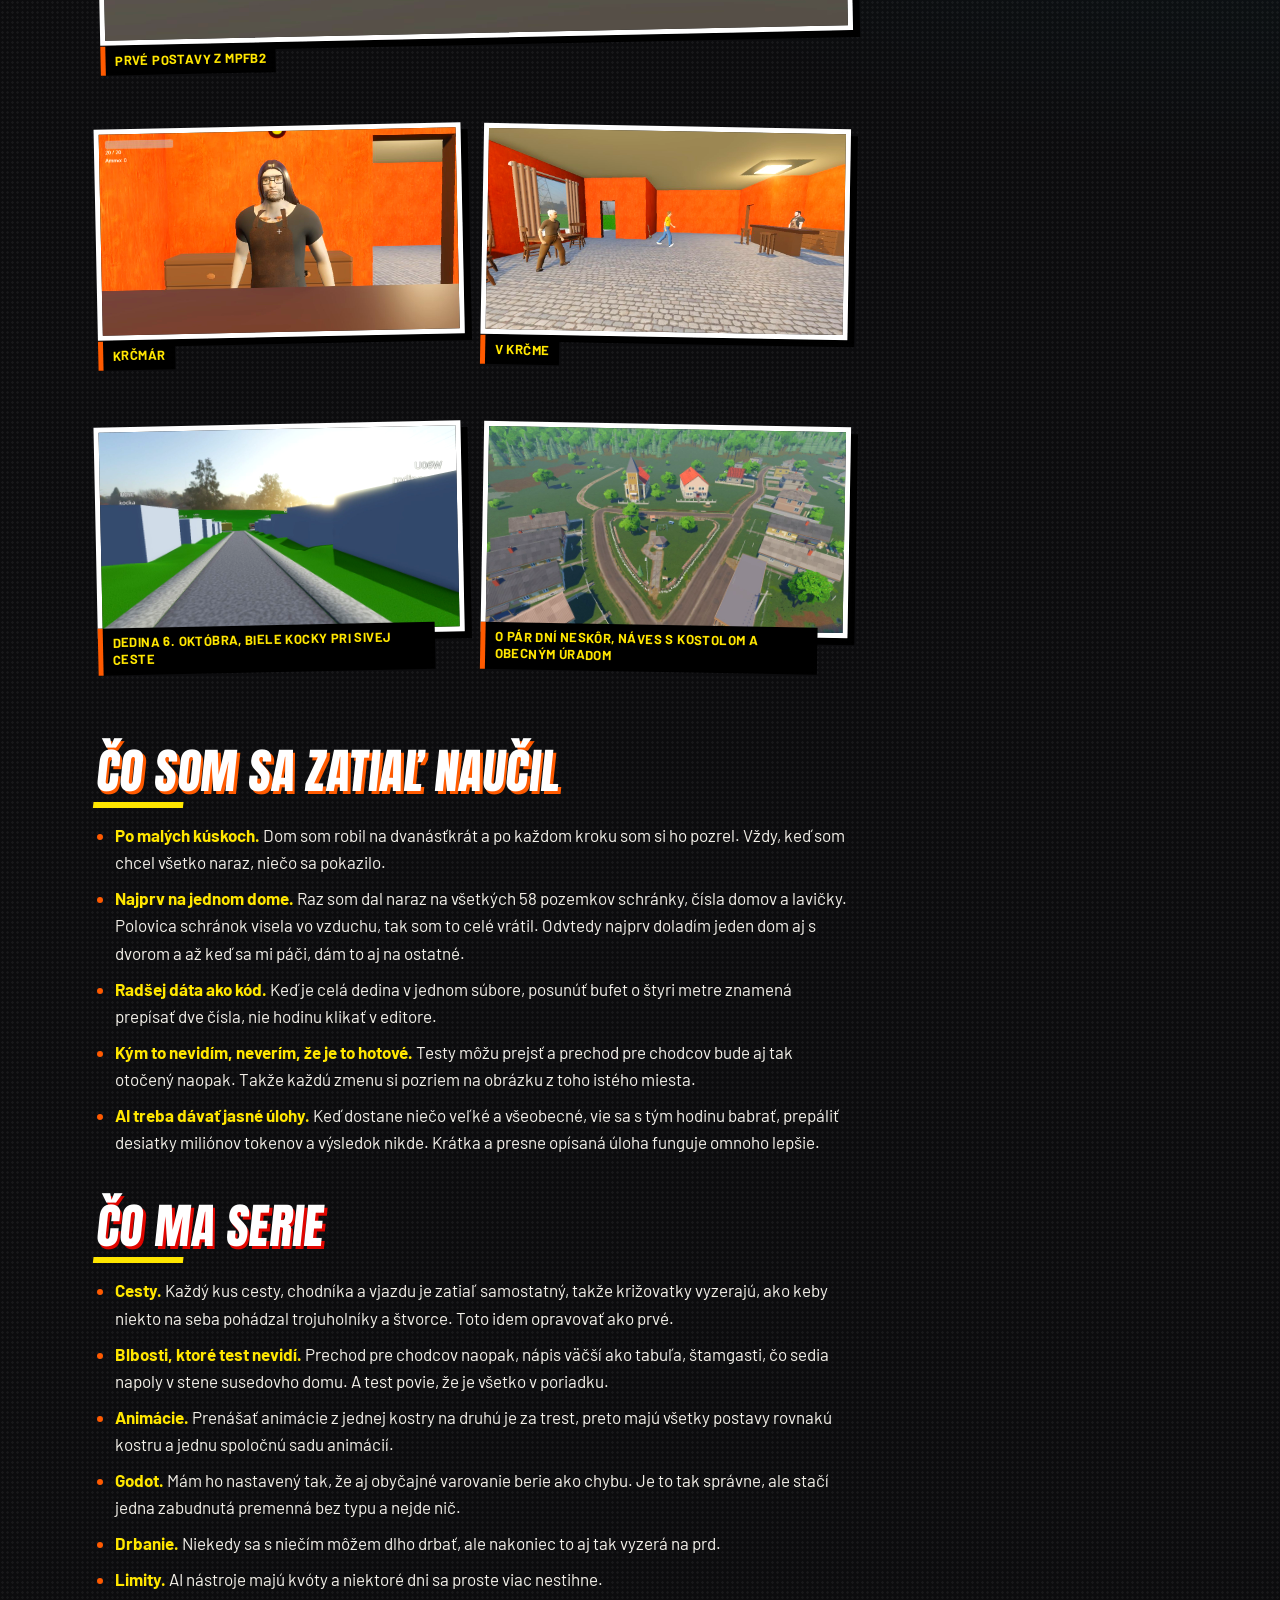
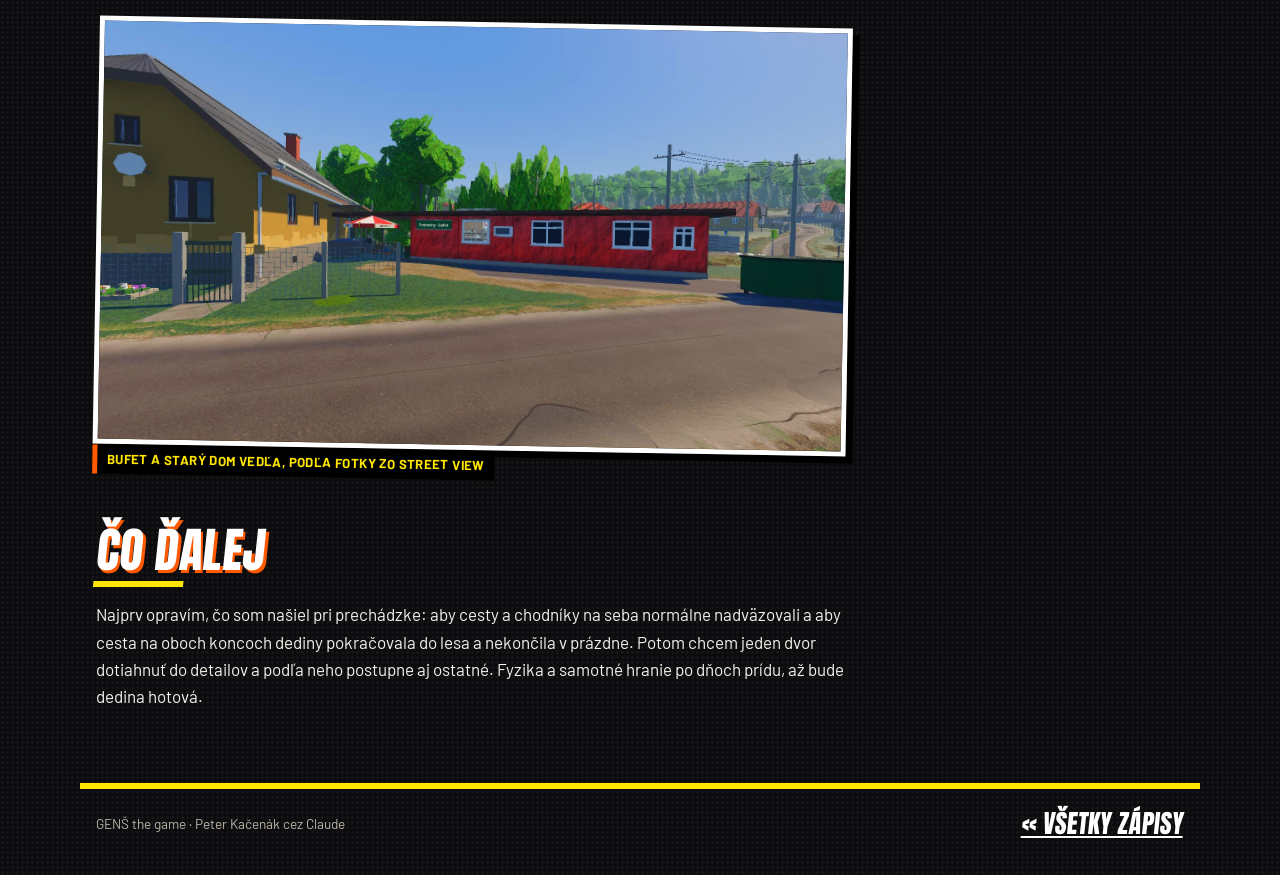
==== commit 670aef45: "Natural Slovak texts; YouTube playtest video Co-Authored-By: Claude Opus 5.5 <noreply@anthropic.com>" ====
--- a/posts/2026-10-10-doterajsi-vyvoj.html
+++ b/posts/2026-10-10-doterajsi-vyvoj.html
@@ -26,54 +26,59 @@
 <div class="wrap">
 <main>
   <p class="meta"><span class="kicker"><span lang="sk">10. 10. 2026</span><span lang="en">Oct 10, 2026</span></span></p>
-  <p class="lead" lang="sk">Prvý zápis. Hru robím od leta po večeroch a sem si budem zapisovať, ako postupuje. Zatiaľ je to skôr stavenisko ako hra: dá sa chodiť po dedine, vojsť do domu a do krčmy, porozprávať sa s pár postavami a pobiť sa. Celý hrateľný deň ešte nie je.</p>
-  <p class="lead" lang="en">The first entry. I've been working on the game in the evenings since summer, and this is where I'll write down how it's going. Right now it's more of a construction site than a game: you can walk around the village, go into the house and the pub, talk to a few characters and fight. There's no full playable day yet.</p>
+  <p class="lead" lang="sk">Prvý zápis. Na hre robím od leta, väčšinou po večeroch. Sem budem písať, čo som spravil, čo nefunguje a čo ma pri tom serie. Poriadne sa to ešte hrať nedá. Po dedine sa už prejdeš, vojdeš do domu aj do krčmy, s pár ľuďmi prehodíš slovo a môžeš sa aj pobiť, ale celý deň od rána do večera tam zatiaľ nie je.</p>
+  <p class="lead" lang="en">The first entry. I've been working on the game since summer, mostly in the evenings. This is where I'll write about what I've done, what doesn't work and what drives me nuts along the way. You can't really play it yet. You can walk around the village, go into the house and the pub, have a word with a few people and get into a fight, but there's no full day from morning to evening yet.</p>
 
   <section lang="sk">
     <h2>O hre</h2>
-    <p>GENŠ je first-person hra z prostredia slovenskej dediny na prelome tisícročí. Cieľom hry je sprostredkovať krutú a niekedy aj absurdnú realitu každodenného života v malej dedinke na Gemeri. Hra je rozdelená na dni.</p>
+    <p>GENŠ je first-person hra z prostredia slovenskej dediny na prelome tisícročí. Cieľom hry je sprostredkovať krutú a niekedy aj absurdnú realitu každodenného života v malej dedinke na Gemeri. Hrá sa po dňoch.</p>
   </section>
   <section lang="en">
     <h2>About the game</h2>
-    <p>GENŠ is a first-person game set in a Slovak village around the turn of the millennium. Its goal is to convey the harsh, and sometimes absurd, reality of everyday life in a small village in the Gemer region. The game is split into days.</p>
+    <p>GENŠ is a first-person game set in a Slovak village around the turn of the millennium. Its goal is to convey the harsh, and sometimes absurd, reality of everyday life in a small village in the Gemer region. It's played day by day.</p>
   </section>
+
+  <div class="video">
+    <div class="video-frame"><iframe src="https://www.youtube-nocookie.com/embed/aFHcKfHy6w0" title="dedina playtest 2" loading="lazy" allow="accelerometer; autoplay; clipboard-write; encrypted-media; gyroscope; picture-in-picture; web-share" referrerpolicy="strict-origin-when-cross-origin" allowfullscreen></iframe></div>
+    <p class="video-cap"><span lang="sk">Prechádzka po dedine (playtest 2)</span><span lang="en">A walk through the village (playtest 2)</span></p>
+  </div>
 
   <section lang="sk">
     <h2>Ako som začal</h2>
-    <p>V júli som začal úplne obyčajne: pohyb, kamera, obušok, nepriatelia, ktorí na teba idú, a jeden quest. Aby sa bolo čím hádzať, pribudla lopta a s ňou munícia. Prvú postavu som si nechal vygenerovať v Meshy AI, ale animácie sa na nej trhali a po pár dňoch som ju vyhodil. Kameru som z pohľadu tretej osoby prepol na prvú osobu, lebo v dedine chceš vidieť to, čo vidí človek, nie seba zozadu.</p>
-    <p>Potom som pochopil, že bez prostredia je to len testovacia aréna. V októbri som preto začal stavať dom, v ktorom hráč býva: socialistickú kocku, akých sú na Slovensku tisíce. Robil som ju po malých krokoch: obal a strecha, vchod, okná, dvere, ktoré sa dajú otvoriť, schodisko, garáž, izby a nábytok.</p>
+    <p>V lete som začal úplne od základov: chodenie, kamera, obušok, pár nepriateľov, čo po tebe idú, a jeden quest. Potom som pridal loptu, aby sa bolo čím hádzať. Prvú postavu som mal z Meshy AI, lenže animácie sa na nej sekali, tak som ju po pár dňoch zahodil. Kameru som prerobil z tretej osoby na prvú, lebo na dedine chceš vidieť to, čo vidí človek, a nie svoj chrbát.</p>
+    <p>Lenže bez prostredia to bola len testovacia aréna. V októbri som sa teda pustil do domu, kde hráč býva. Klasická socialistická kocka, akých je na Slovensku plno. Robil som ju po kúskoch: najprv múry a strecha, potom vchod, okná, dvere, čo sa dajú otvoriť, schody, garáž a nakoniec izby a nábytok.</p>
   </section>
   <section lang="en">
     <h2>How I started</h2>
-    <p>In July I started with the basics: movement, camera, a baton, enemies that come at you, and one quest. To have something to throw, a ball and ammo came next. I had the first character generated in Meshy AI, but its animations kept snapping and after a few days I threw it out. I switched the camera from third person to first, because in a village you want to see what a person sees, not yourself from behind.</p>
-    <p>Then I realised that without a place it's just a test arena. So in October I started building the player's house: a socialist cube house, the kind there are thousands of in Slovakia. I built it in small steps: shell and roof, the entrance, windows, doors you can open, the stairs, the garage, rooms and furniture.</p>
+    <p>In the summer I started with the basics: movement, camera, a baton, a few enemies that come at you, and one quest. Then I added a ball so there was something to throw. The first character came from Meshy AI, but its animations kept stuttering, so after a few days I threw it out. I switched the camera from third person to first, because in a village you want to see what a person sees, not your own back.</p>
+    <p>But without a place it was just a test arena. So in October I started on the player's house. A classic socialist cube house, the kind there are plenty of in Slovakia. I built it bit by bit: walls and roof first, then the entrance, windows, doors you can open, stairs, the garage, and finally rooms and furniture.</p>
   </section>
   <div class="pair">
-    <figure><img src="../img/2026-10-10/dom-h1.jpg" alt="Dom, prvý krok / House, first step"><figcaption><span lang="sk">Začiatok</span><span lang="en">The start</span></figcaption></figure>
-    <figure><img src="../img/2026-10-10/dom-h12.jpg" alt="Dom, posledný krok / House, last step"><figcaption><span lang="sk">O dvanásť krokov neskôr</span><span lang="en">Twelve steps later</span></figcaption></figure>
+    <figure><img src="../img/2026-10-10/dom-h1.jpg" alt="Dom na začiatku / The house at the start"><figcaption><span lang="sk">Začiatok</span><span lang="en">The start</span></figcaption></figure>
+    <figure><img src="../img/2026-10-10/dom-h12.jpg" alt="Dom po dvanástich krokoch / The house after twelve steps"><figcaption><span lang="sk">Po dvanástich krokoch</span><span lang="en">Twelve steps later</span></figcaption></figure>
   </div>
 
   <section lang="sk">
     <h2>Ako to funguje</h2>
-    <p>Skoro nič v hre nie je poskladané ručne v editore. Všetko vyrába skript z dát:</p>
+    <p>Skoro nič v hre neukladám ručne v editore. Všetko postaví skript podľa dát:</p>
     <ul>
-      <li><b>Domy</b> vznikajú z generátora. Z jedného „receptu“ (rozmery, strecha, okná, podmurovka) je dom aj s interiérom alebo len kulisa do diaľky.</li>
-      <li><b>Dedina</b> je jeden dátový súbor: kde vedú cesty, kde je potok, ktorá parcela má aký dom a plot. Jeden príkaz z neho postaví terén, cesty s obrubníkmi a priekopami, priepusty, záhrady, kôlne aj stromy. Potom automatický test prejde každú cestu a skontroluje, či sa dá všade prejsť a či sa domy neprekrývajú.</li>
-      <li><b>Postavy</b> robím v MPFB2 (doplnok do Blendera). Každá má krátky recept: vek, postava, oblečenie. Všetky zdieľajú jednu sadu animácií, takže vedia chodiť, sedieť na lavici aj na gauči.</li>
-      <li><b>Questy a dialógy</b> sú tiež v dátových súboroch, nie v kóde. Hlasy postáv sa k nim generujú zvlášť.</li>
+      <li><b>Domy</b> robí generátor. Zadám rozmery, strechu, okná a podmurovku a vypadne z toho dom aj s interiérom, alebo len kulisa do diaľky.</li>
+      <li><b>Celá dedina</b> je v jednom súbore: kade idú cesty, kde tečie potok, aký dom a plot je na ktorom pozemku. Spustím jeden príkaz a ten postaví terén, cesty s obrubníkmi a jarkami, priepusty, záhrady, kôlne aj stromy. Potom ešte test prejde všetky cesty a skontroluje, či sa dá všade prejsť a či sa domy niekde neprekrývajú.</li>
+      <li><b>Postavy</b> robím v MPFB2, čo je doplnok do Blendera. Každá má krátky recept: vek, postava, oblečenie. Animácie majú všetky spoločné, takže každá vie chodiť a sadnúť si na lavičku aj na gauč.</li>
+      <li><b>Questy a rozhovory</b> sú tiež v súboroch, nie v kóde. Hlasy sa k nim generujú zvlášť.</li>
     </ul>
-    <p>Väčšinu kódu nepíšem ručne. Úlohy plánujem a rozpisujem s Claudom, kód potom väčšinou napíše Gemini a ja výsledok kontrolujem priamo v hre. Na to mám v hre nástroj: počas prechádzky stlačím F12, napíšem poznámku a uloží sa k nej screenshot aj presná poloha kamery. Z prvej prechádzky mám 22 poznámok, ktoré teraz postupne opravujem.</p>
+    <p>Väčšinu kódu nepíšem sám. Čo treba spraviť, si rozpíšem s Claudom, kód potom väčšinou napíše Gemini a ja to kontrolujem priamo v hre. Na to som si do hry spravil jednoduchý nástroj: keď sa prechádzam a niečo sa mi nepáči, stlačím F12, napíšem poznámku a uloží sa k nej screenshot aj presné miesto, kde som stál. Po prvej prechádzke som mal 22 poznámok a teraz ich postupne opravujem.</p>
   </section>
   <section lang="en">
     <h2>How it works</h2>
     <p>Almost nothing in the game is placed by hand in the editor. Scripts build everything from data:</p>
     <ul>
-      <li><b>Houses</b> come from a generator. One "recipe" (size, roof, windows, plinth) gives a house with an interior, or just a backdrop for the distance.</li>
-      <li><b>The village</b> is one data file: where the roads go, where the creek is, which plot has which house and fence. One command builds the terrain, roads with kerbs and ditches, culverts, gardens, sheds and trees. Then an automatic test walks every road and checks you can get through everywhere and that no houses overlap.</li>
-      <li><b>Characters</b> are made in MPFB2 (a Blender add-on). Each one has a short recipe: age, build, clothes. They all share one set of animations, so they can walk and sit on a bench or a sofa.</li>
-      <li><b>Quests and dialogue</b> live in data files too, not in code. Voices are generated for them separately.</li>
+      <li><b>Houses</b> come from a generator. I give it the size, roof, windows and plinth, and out comes a house with an interior, or just a backdrop for the distance.</li>
+      <li><b>The whole village</b> is one file: where the roads go, where the creek runs, which house and fence sits on which plot. One command builds the terrain, roads with kerbs and ditches, culverts, gardens, sheds and trees. Then a test walks every road and checks you can get through everywhere and that no houses overlap.</li>
+      <li><b>Characters</b> are made in MPFB2, a Blender add-on. Each one has a short recipe: age, build, clothes. They all share the same animations, so every one of them can walk and sit on a bench or a sofa.</li>
+      <li><b>Quests and dialogue</b> live in files too, not in code. Voices are generated for them separately.</li>
     </ul>
-    <p>I don't write most of the code by hand. I plan and break down the tasks with Claude, Gemini usually writes the code, and I check the result directly in the game. For that I have an in-game tool: during a walk I press F12, type a note, and it saves a screenshot with the exact camera position. The first walk gave me 22 notes, which I'm now fixing one by one.</p>
+    <p>I don't write most of the code myself. I break down what needs doing with Claude, Gemini usually writes the code, and I check it directly in the game. For that I made a simple in-game tool: when I'm walking around and something looks wrong, I press F12, type a note, and it saves a screenshot with the exact spot where I stood. The first walk left me with 22 notes, and I'm fixing them one by one.</p>
   </section>
   <figure><img src="../img/2026-10-10/postavy.jpg" alt="Postavy / Characters"><figcaption><span lang="sk">Prvé postavy z MPFB2</span><span lang="en">The first MPFB2 characters</span></figcaption></figure>
   <div class="pair">
@@ -81,62 +86,62 @@
     <figure><img src="../img/2026-10-10/krcma-interier.jpg" alt="Krčma / The pub"><figcaption><span lang="sk">V krčme</span><span lang="en">In the pub</span></figcaption></figure>
   </div>
   <div class="pair">
-    <figure><img src="../img/2026-10-10/dedina-w1.jpg" alt="Prvá verzia dediny / First village version"><figcaption><span lang="sk">Dedina 6. októbra: biele kvádre pri sivej ceste</span><span lang="en">The village on October 6: white boxes by a grey road</span></figcaption></figure>
-    <figure><img src="../img/2026-10-10/naves.jpg" alt="Náves / Village green"><figcaption><span lang="sk">O pár dní neskôr: náves s kostolom a úradom</span><span lang="en">A few days later: the green, church and town hall</span></figcaption></figure>
+    <figure><img src="../img/2026-10-10/dedina-w1.jpg" alt="Prvá verzia dediny / First village version"><figcaption><span lang="sk">Dedina 6. októbra, biele kocky pri sivej ceste</span><span lang="en">The village on October 6: white boxes by a grey road</span></figcaption></figure>
+    <figure><img src="../img/2026-10-10/naves.jpg" alt="Náves / Village green"><figcaption><span lang="sk">O pár dní neskôr, náves s kostolom a obecným úradom</span><span lang="en">A few days later: the green, church and town hall</span></figcaption></figure>
   </div>
 
   <section lang="sk">
-    <h2>Čo som sa naučil</h2>
+    <h2>Čo som sa zatiaľ naučil</h2>
     <ul>
-      <li><b>Malé kroky.</b> Dom vznikol v dvanástich krokoch a každý som si pozrel. Keď som chcel naraz priveľa, vždy sa niečo rozbilo.</li>
-      <li><b>Najprv jeden, potom všetky.</b> Raz som nechal pridať schránky, čísla domov a lavičky na všetkých 58 parciel naraz. Polovica schránok visela vo vzduchu a celé som to vrátil. Teraz dotiahnem jeden dom a dvor, schválim ho a až potom to rozšírim na ďalšie.</li>
-      <li><b>Dáta namiesto kódu.</b> Keď je dedina v jednom súbore, posunúť bufet o štyri metre je zmena dvoch čísel, nie hodina klikania.</li>
-      <li><b>Neverím „hotovo“, verím screenshotu.</b> Testy môžu prejsť a v hre aj tak môže byť prechod pre chodcov otočený naopak. Preto každú zmenu overujem obrázkom z rovnakého miesta.</li>
-      <li><b>AI je rýchla, ale treba ju krátko držať.</b> Keď dostane veľkú voľnú úlohu, vie hodinu pracovať a minúť desiatky miliónov tokenov bez viditeľného výsledku. Krátka, presne opísaná úloha funguje oveľa lepšie.</li>
+      <li><b>Po malých kúskoch.</b> Dom som robil na dvanásťkrát a po každom kroku som si ho pozrel. Vždy, keď som chcel všetko naraz, niečo sa pokazilo.</li>
+      <li><b>Najprv na jednom dome.</b> Raz som dal naraz na všetkých 58 pozemkov schránky, čísla domov a lavičky. Polovica schránok visela vo vzduchu, tak som to celé vrátil. Odvtedy najprv doladím jeden dom aj s dvorom a až keď sa mi páči, dám to aj na ostatné.</li>
+      <li><b>Radšej dáta ako kód.</b> Keď je celá dedina v jednom súbore, posunúť bufet o štyri metre znamená prepísať dve čísla, nie hodinu klikať v editore.</li>
+      <li><b>Kým to nevidím, neverím, že je to hotové.</b> Testy môžu prejsť a prechod pre chodcov bude aj tak otočený naopak. Takže každú zmenu si pozriem na obrázku z toho istého miesta.</li>
+      <li><b>AI treba dávať jasné úlohy.</b> Keď dostane niečo veľké a všeobecné, vie sa s tým hodinu babrať, prepáliť desiatky miliónov tokenov a výsledok nikde. Krátka a presne opísaná úloha funguje omnoho lepšie.</li>
     </ul>
   </section>
   <section lang="en">
-    <h2>What I've learned</h2>
+    <h2>What I've learned so far</h2>
     <ul>
-      <li><b>Small steps.</b> The house took twelve steps and I looked at every one. Whenever I wanted too much at once, something broke.</li>
-      <li><b>One first, then all.</b> Once I had mailboxes, house numbers and benches added to all 58 plots at once. Half the mailboxes floated in the air and I reverted the lot. Now I finish one house and yard, approve it, and only then roll it out.</li>
-      <li><b>Data instead of code.</b> With the village in one file, moving the snack bar four metres is a change of two numbers, not an hour of clicking.</li>
-      <li><b>I don't trust "done", I trust a screenshot.</b> Tests can pass and the zebra crossing can still be backwards. So every change gets checked with a picture from the same spot.</li>
-      <li><b>AI is fast but needs a short leash.</b> Given a big open task it can work for an hour and burn tens of millions of tokens with nothing visible to show. A short, precisely described task works much better.</li>
+      <li><b>Small bits.</b> The house took twelve goes and I looked at it after every step. Whenever I wanted everything at once, something broke.</li>
+      <li><b>One house first.</b> Once I put mailboxes, house numbers and benches on all 58 plots at once. Half the mailboxes floated in the air, so I reverted the lot. Since then I polish one house and yard first, and only when I like it do I roll it out to the rest.</li>
+      <li><b>Data over code.</b> With the whole village in one file, moving the snack bar four metres means changing two numbers, not an hour of clicking in the editor.</li>
+      <li><b>Not done until I've seen it.</b> Tests can pass and the zebra crossing will still be turned the wrong way. So every change gets checked on a picture from the same spot.</li>
+      <li><b>AI needs clear tasks.</b> Give it something big and vague and it can mess around for an hour, burn tens of millions of tokens and show nothing for it. A short, precisely described task works much better.</li>
     </ul>
   </section>
 
   <section lang="sk">
     <h2>Čo ma serie</h2>
     <ul>
-      <li><b>Cesty.</b> Každý kus cesty, chodníka a vjazdu je zatiaľ samostatná plocha, takže križovatky vyzerajú ako trojuholníky a štvorce naukladané na sebe. Toto je najbližšia veľká oprava.</li>
-      <li><b>Drobnosti, ktoré skript nevidí.</b> Prechod pre chodcov otočený naopak, nápis väčší ako tabuľa, ľudia, ktorí sedia napoly v stene susedného domu. Test povie, že je všetko v poriadku.</li>
-      <li><b>Animácie.</b> Prenášať animácie z jednej kostry na inú je utrpenie, preto majú všetky postavy rovnakú kostru a zdieľajú jednu knižnicu.</li>
-      <li><b>Prísny Godot.</b> Projekt mám nastavený tak, že aj varovanie je chyba. Je to správne, ale jedna zabudnutá premenná bez typu vie zastaviť všetko.</li>
+      <li><b>Cesty.</b> Každý kus cesty, chodníka a vjazdu je zatiaľ samostatný, takže križovatky vyzerajú, ako keby niekto na seba pohádzal trojuholníky a štvorce. Toto idem opravovať ako prvé.</li>
+      <li><b>Blbosti, ktoré test nevidí.</b> Prechod pre chodcov naopak, nápis väčší ako tabuľa, štamgasti, čo sedia napoly v stene susedovho domu. A test povie, že je všetko v poriadku.</li>
+      <li><b>Animácie.</b> Prenášať animácie z jednej kostry na druhú je za trest, preto majú všetky postavy rovnakú kostru a jednu spoločnú sadu animácií.</li>
+      <li><b>Godot.</b> Mám ho nastavený tak, že aj obyčajné varovanie berie ako chybu. Je to tak správne, ale stačí jedna zabudnutá premenná bez typu a nejde nič.</li>
       <li><b>Drbanie.</b> Niekedy sa s niečím môžem dlho drbať, ale nakoniec to aj tak vyzerá na prd.</li>
-      <li><b>Limity.</b> AI nástroje majú kvóty a niekedy je deň, keď sa toho jednoducho viac nestihne.</li>
+      <li><b>Limity.</b> AI nástroje majú kvóty a niektoré dni sa proste viac nestihne.</li>
     </ul>
   </section>
   <section lang="en">
     <h2>What drives me nuts</h2>
     <ul>
-      <li><b>Roads.</b> Every piece of road, sidewalk and driveway is still a separate surface, so junctions look like triangles and squares stacked on each other. That's the next big fix.</li>
-      <li><b>Small things a script can't see.</b> A zebra crossing turned the wrong way, a sign bigger than its board, people sitting halfway inside the wall of the house next door. The tests say everything is fine.</li>
-      <li><b>Animations.</b> Moving animations from one skeleton to another is torture, so all characters share one skeleton and one animation library.</li>
-      <li><b>Strict Godot.</b> My project treats warnings as errors. It's the right call, but one forgotten untyped variable can stop everything.</li>
+      <li><b>Roads.</b> Every piece of road, sidewalk and driveway is still separate, so junctions look like someone threw triangles and squares on top of each other. That's the first thing I'm fixing.</li>
+      <li><b>Stupid little things a test can't see.</b> A zebra crossing the wrong way round, a sign bigger than its board, regulars sitting halfway inside the neighbour's wall. And the test says everything is fine.</li>
+      <li><b>Animations.</b> Moving animations from one skeleton to another is a punishment, so all characters share one skeleton and one set of animations.</li>
+      <li><b>Godot.</b> I've set it up so that even a plain warning counts as an error. That's the right way, but one forgotten untyped variable and nothing works.</li>
       <li><b>Fiddling.</b> Sometimes I can mess around with something for ages and it still ends up looking like crap.</li>
       <li><b>Limits.</b> AI tools have quotas, and some days you just can't get more done.</li>
     </ul>
   </section>
-  <figure><img src="../img/2026-10-10/bufet-dnes.jpg" alt="Bufet / Snack bar"><figcaption><span lang="sk">Bufet a starý dom vedľa neho, podľa fotky zo Street View</span><span lang="en">The snack bar and the old house next door, based on a Street View photo</span></figcaption></figure>
+  <figure><img src="../img/2026-10-10/bufet-dnes.jpg" alt="Bufet / Snack bar"><figcaption><span lang="sk">Bufet a starý dom vedľa, podľa fotky zo Street View</span><span lang="en">The snack bar and the old house next door, based on a Street View photo</span></figcaption></figure>
 
   <section lang="sk">
     <h2>Čo ďalej</h2>
-    <p>Najprv opravy z prechádzky: cesty a chodníky, ktoré na seba nadväzujú, a konce dediny, kde cesta pokračuje do lesa. Potom chcem dotiahnuť jeden dvor do detailu a podľa neho postupne ostatné. Fyzika a hrateľnosť po dňoch prídu, až keď bude dedina hotová.</p>
+    <p>Najprv opravím, čo som našiel pri prechádzke: aby cesty a chodníky na seba normálne nadväzovali a aby cesta na oboch koncoch dediny pokračovala do lesa a nekončila v prázdne. Potom chcem jeden dvor dotiahnuť do detailov a podľa neho postupne aj ostatné. Fyzika a samotné hranie po dňoch prídu, až bude dedina hotová.</p>
   </section>
   <section lang="en">
     <h2>What's next</h2>
-    <p>First the fixes from the walk: roads and sidewalks that join up, and village ends where the road carries on into the forest. Then I want to finish one yard in detail and use it as a template for the others. Physics and day-by-day gameplay come once the village is done.</p>
+    <p>First I'll fix what I found on the walk: roads and sidewalks that join up properly, and roads at both ends of the village that carry on into the forest instead of ending in nothing. Then I want to finish one yard in detail and use it as a template for the rest. Physics and the actual day-by-day play come once the village is done.</p>
   </section>
 </main>
 
--- a/assets/style.css
+++ b/assets/style.css
@@ -241,3 +241,10 @@
   .lightbox { padding: 3.5rem .5rem; }
   .lightbox .lb-prev, .lightbox .lb-next { top: auto; bottom: 1rem; transform: none; }
 }
+
+/* ---------- YouTube embed ---------- */
+.video { margin: 2rem 0 1rem; }
+.video-frame { position: relative; aspect-ratio: 16 / 9; border: 5px solid #fff; box-shadow: 9px 9px 0 var(--red); background: #000; transform: rotate(.6deg); }
+.video-frame iframe { position: absolute; inset: 0; width: 100%; height: 100%; border: 0; }
+.video-cap { display: inline-block; margin-top: .6rem; background: #000; color: var(--yellow); font: 700 .82rem/1.35 var(--font-body);
+  padding: .35rem .6rem; border-left: 5px solid var(--orange); text-transform: uppercase; letter-spacing: .03em; }
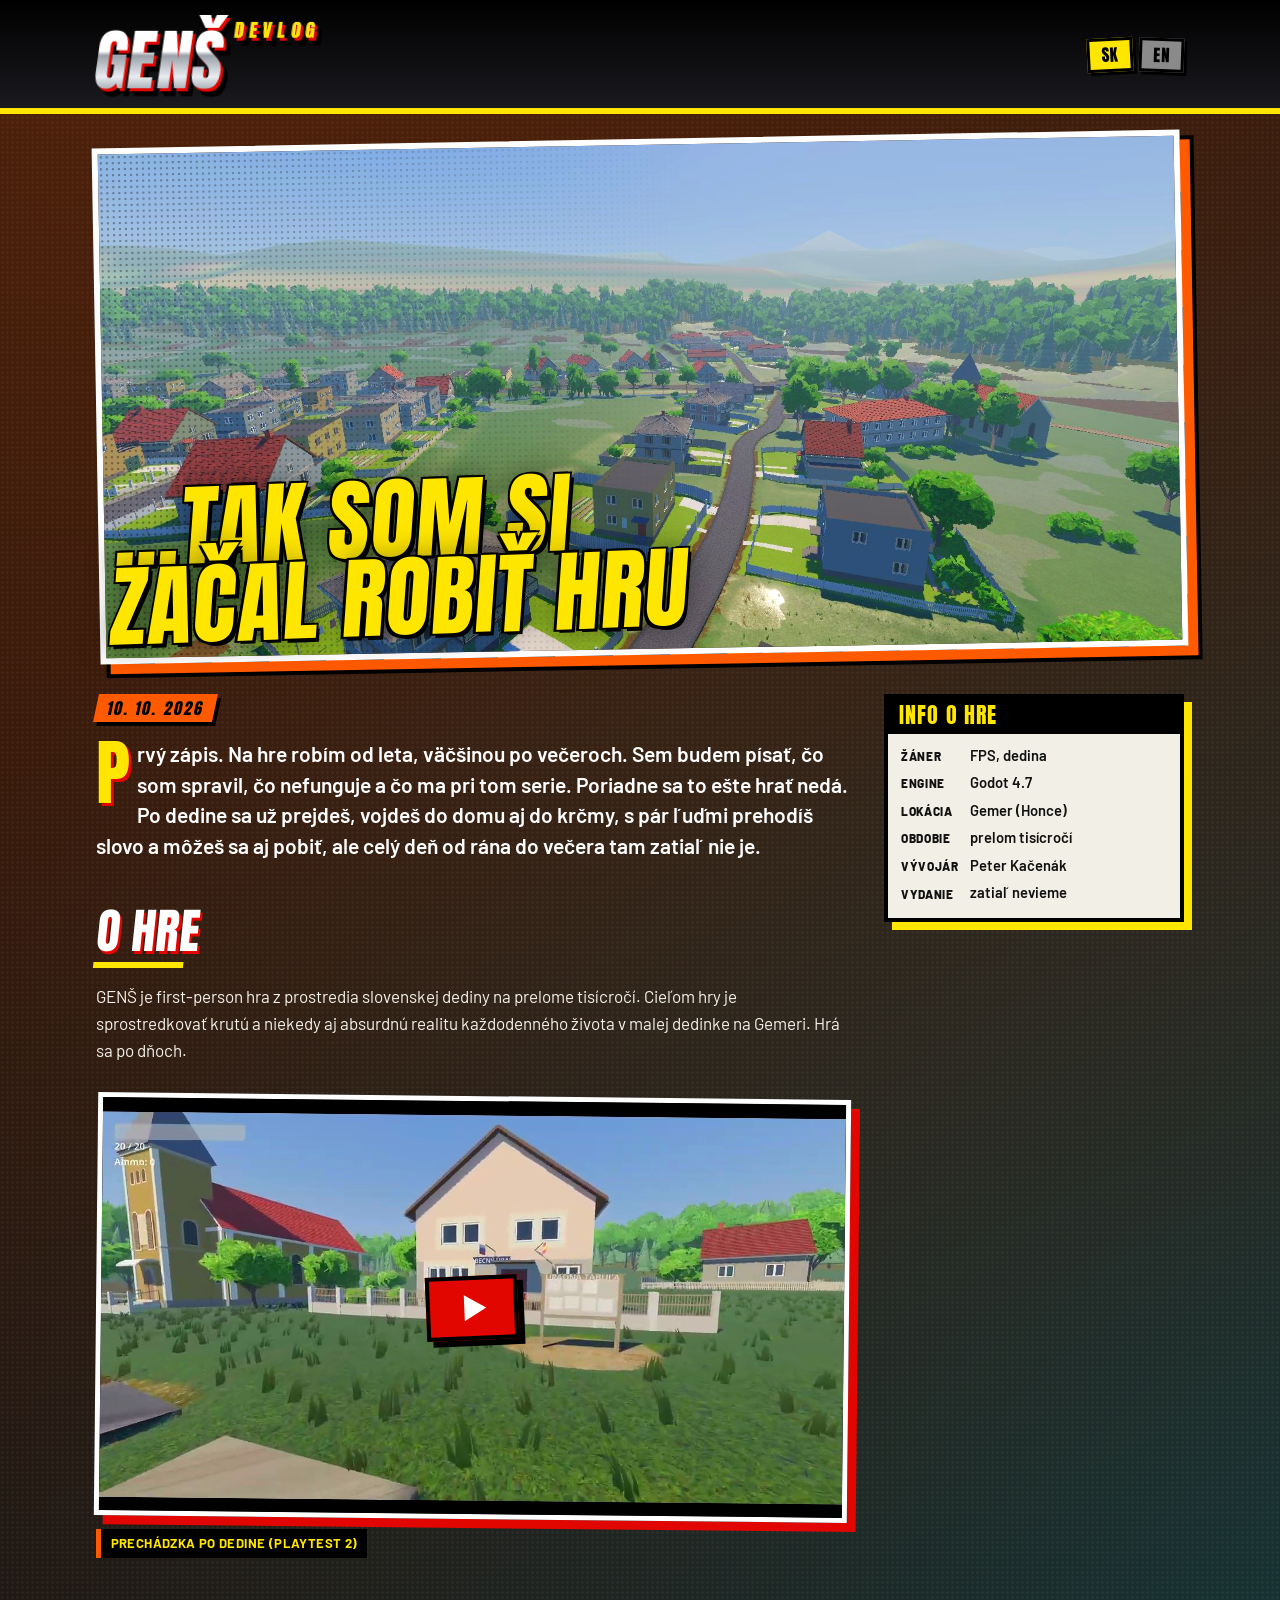
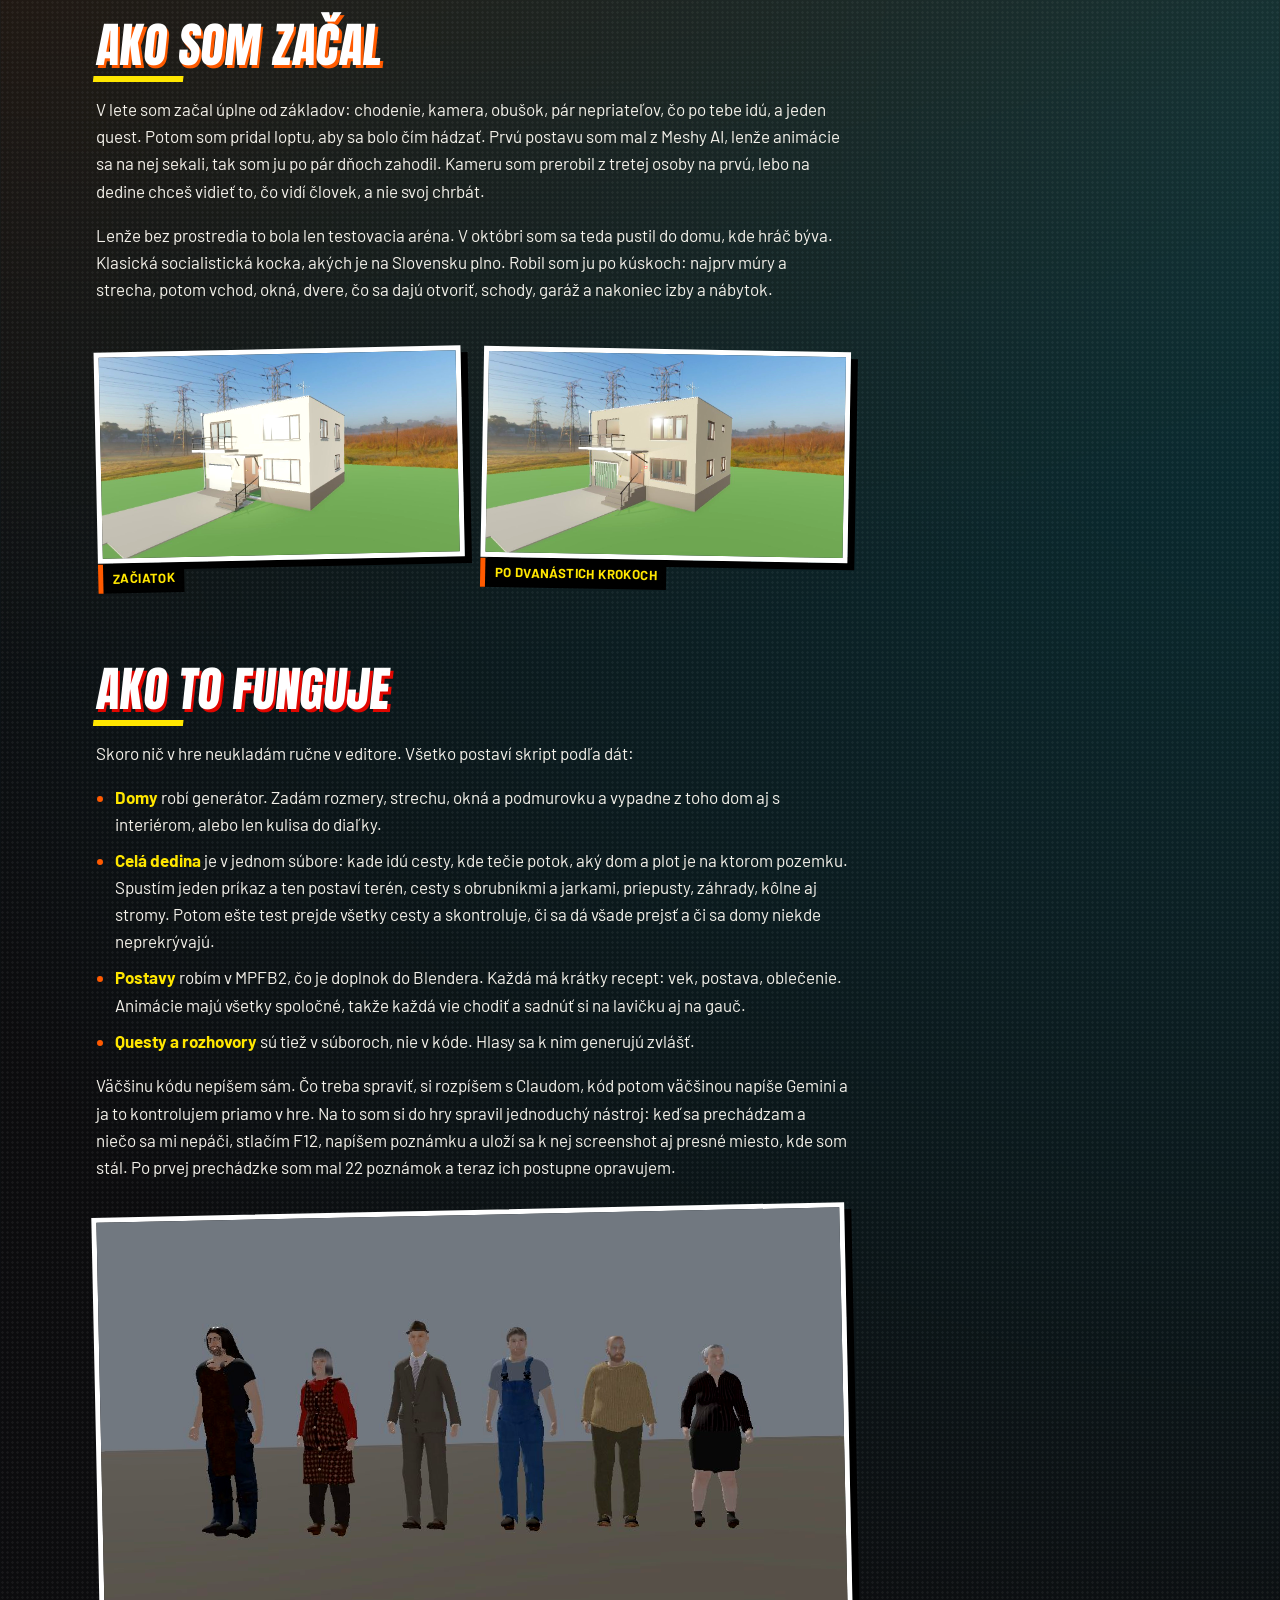
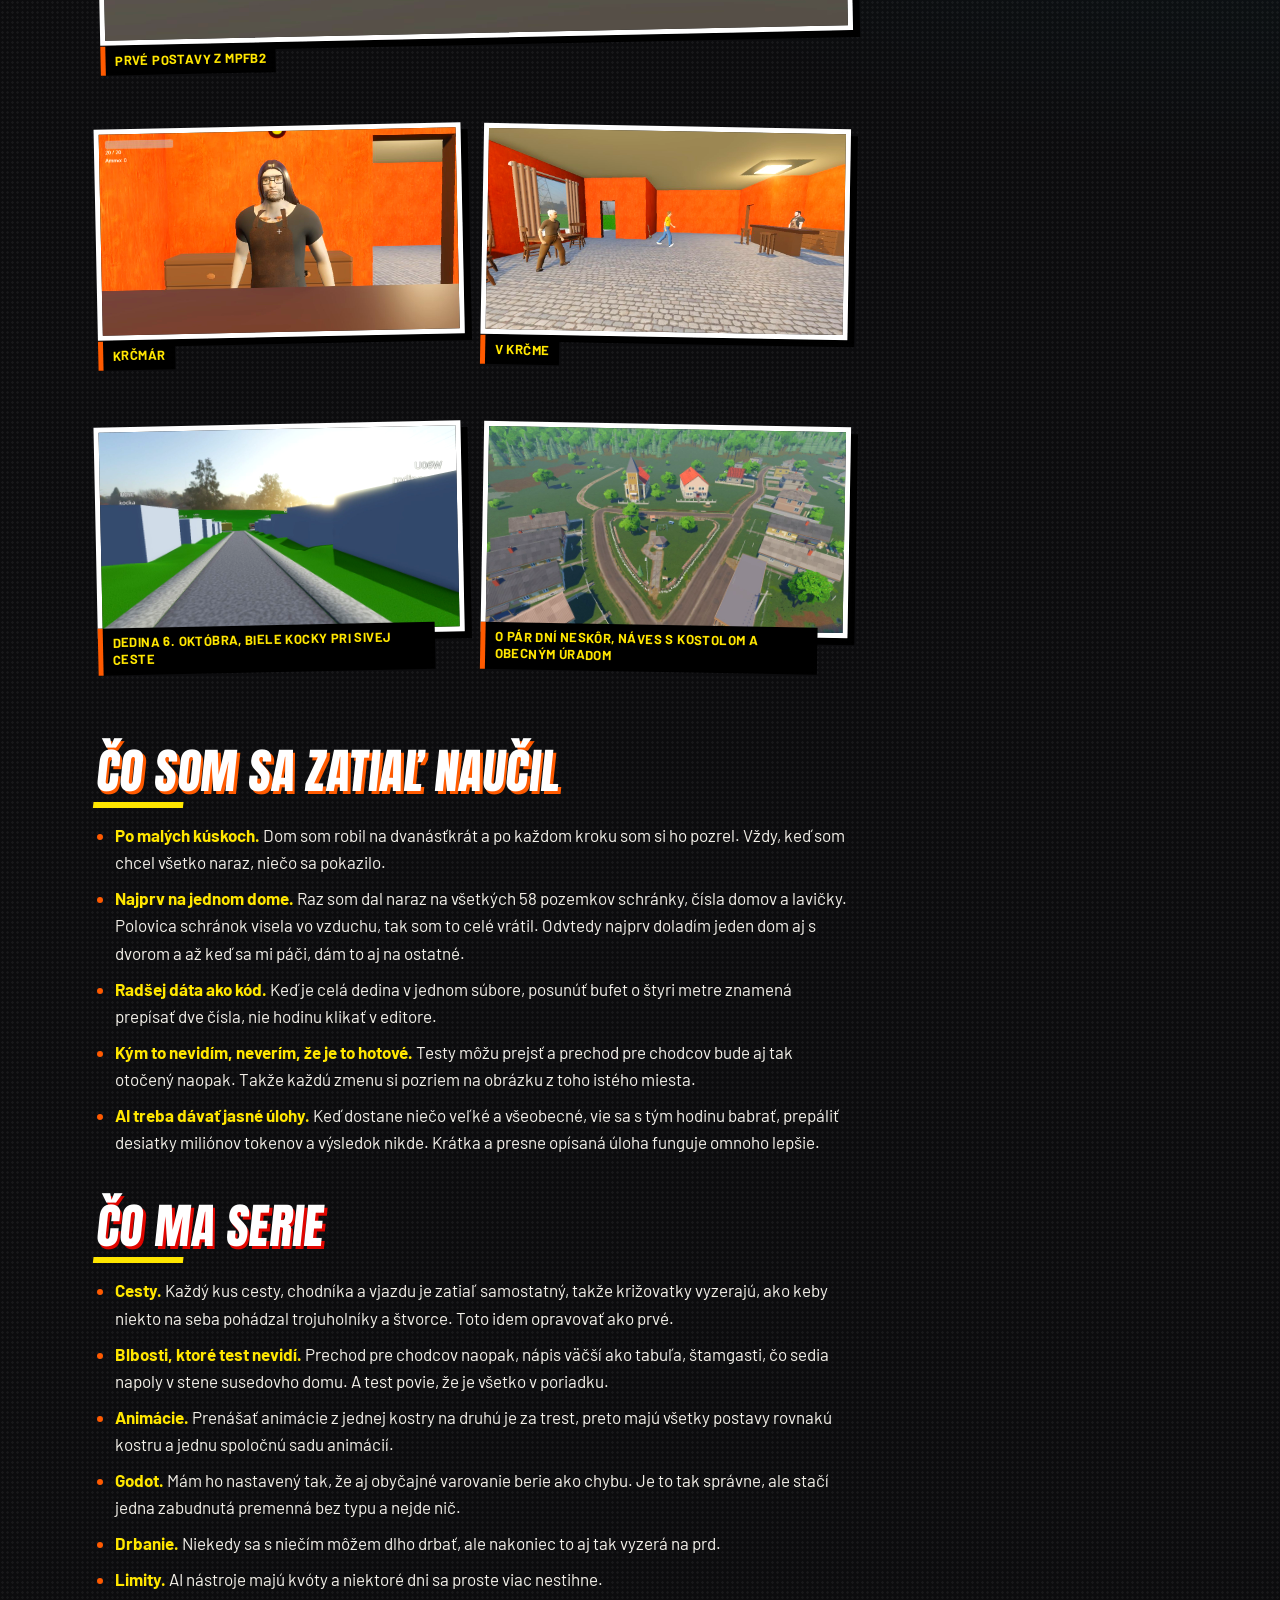
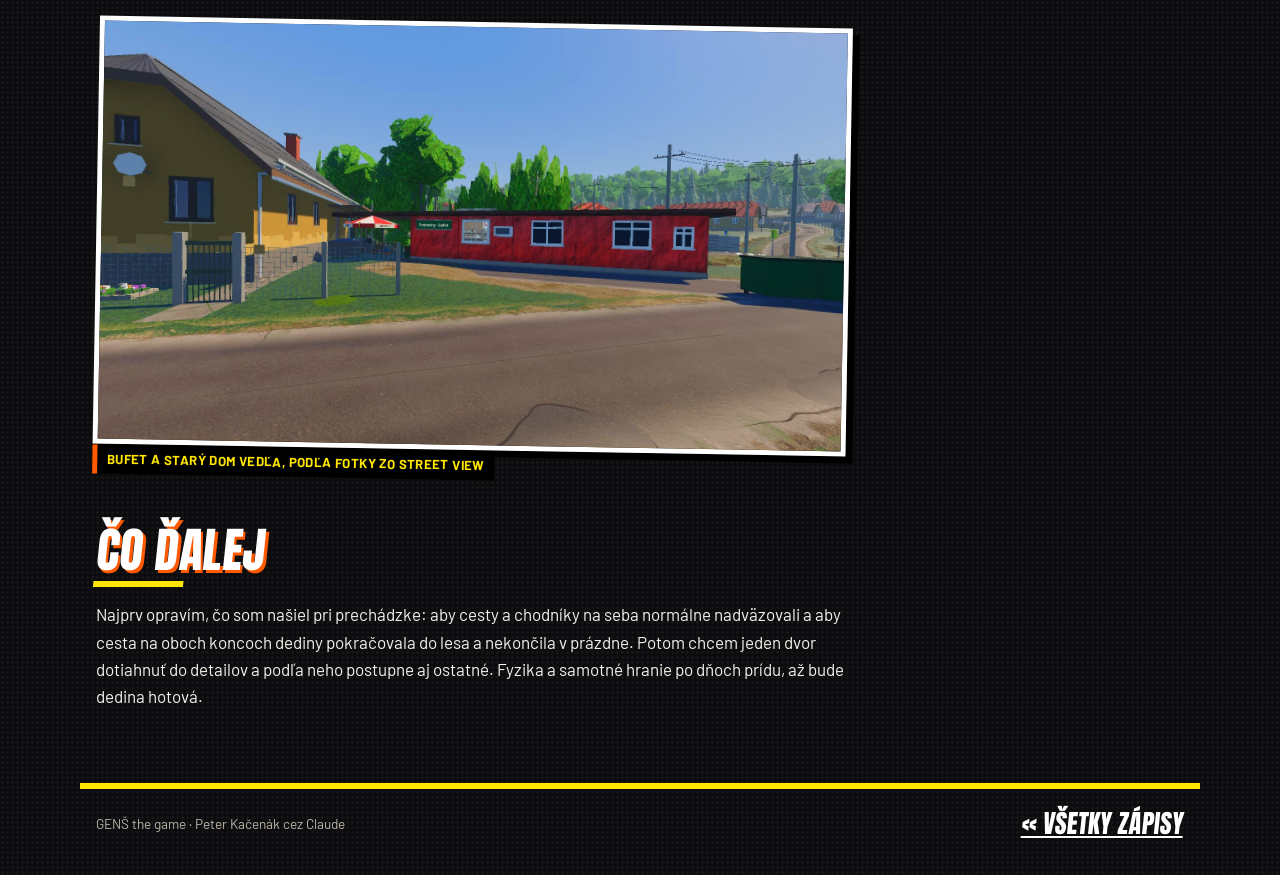
==== commit 3012244c: "Video: thumbnail first, player on click (opens YouTube when viewed from disk) Co-Authored-By: Claude" ====
--- a/posts/2026-10-10-doterajsi-vyvoj.html
+++ b/posts/2026-10-10-doterajsi-vyvoj.html
@@ -11,6 +11,7 @@
 <link rel="stylesheet" href="../assets/style.css">
 <script src="../assets/lang.js"></script>
 <script src="../assets/lightbox.js" defer></script>
+<script src="../assets/video.js" defer></script>
 </head>
 <body>
 <header class="mast"><div class="inner">
@@ -39,7 +40,7 @@
   </section>
 
   <div class="video">
-    <div class="video-frame"><iframe src="https://www.youtube-nocookie.com/embed/aFHcKfHy6w0" title="dedina playtest 2" loading="lazy" allow="accelerometer; autoplay; clipboard-write; encrypted-media; gyroscope; picture-in-picture; web-share" referrerpolicy="strict-origin-when-cross-origin" allowfullscreen></iframe></div>
+    <a class="video-frame" data-yt="aFHcKfHy6w0" data-title="dedina playtest 2" href="https://www.youtube.com/watch?v=aFHcKfHy6w0" target="_blank" rel="noopener"><img src="../img/2026-10-10/video-playtest2.jpg" alt="dedina playtest 2"><span class="play" aria-hidden="true"></span></a>
     <p class="video-cap"><span lang="sk">Prechádzka po dedine (playtest 2)</span><span lang="en">A walk through the village (playtest 2)</span></p>
   </div>
 
--- a/assets/style.css
+++ b/assets/style.css
@@ -248,3 +248,15 @@
 .video-frame iframe { position: absolute; inset: 0; width: 100%; height: 100%; border: 0; }
 .video-cap { display: inline-block; margin-top: .6rem; background: #000; color: var(--yellow); font: 700 .82rem/1.35 var(--font-body);
   padding: .35rem .6rem; border-left: 5px solid var(--orange); text-transform: uppercase; letter-spacing: .03em; }
+.video-frame { display: block; cursor: pointer; overflow: hidden; }
+.video-frame img { width: 100%; height: 100%; object-fit: cover; filter: saturate(1.2) contrast(1.05); transition: transform .2s; }
+.video-frame:hover img { transform: scale(1.03); }
+.video-frame .play {
+  position: absolute; left: 50%; top: 50%; width: 92px; height: 64px; transform: translate(-50%, -50%) rotate(-3deg);
+  background: var(--red); border: 4px solid #000; box-shadow: 6px 6px 0 #000;
+}
+.video-frame .play::after {
+  content: ""; position: absolute; left: 50%; top: 50%; transform: translate(-35%, -50%);
+  border-style: solid; border-width: 13px 0 13px 22px; border-color: transparent transparent transparent #fff;
+}
+.video-frame:hover .play { background: var(--orange); }
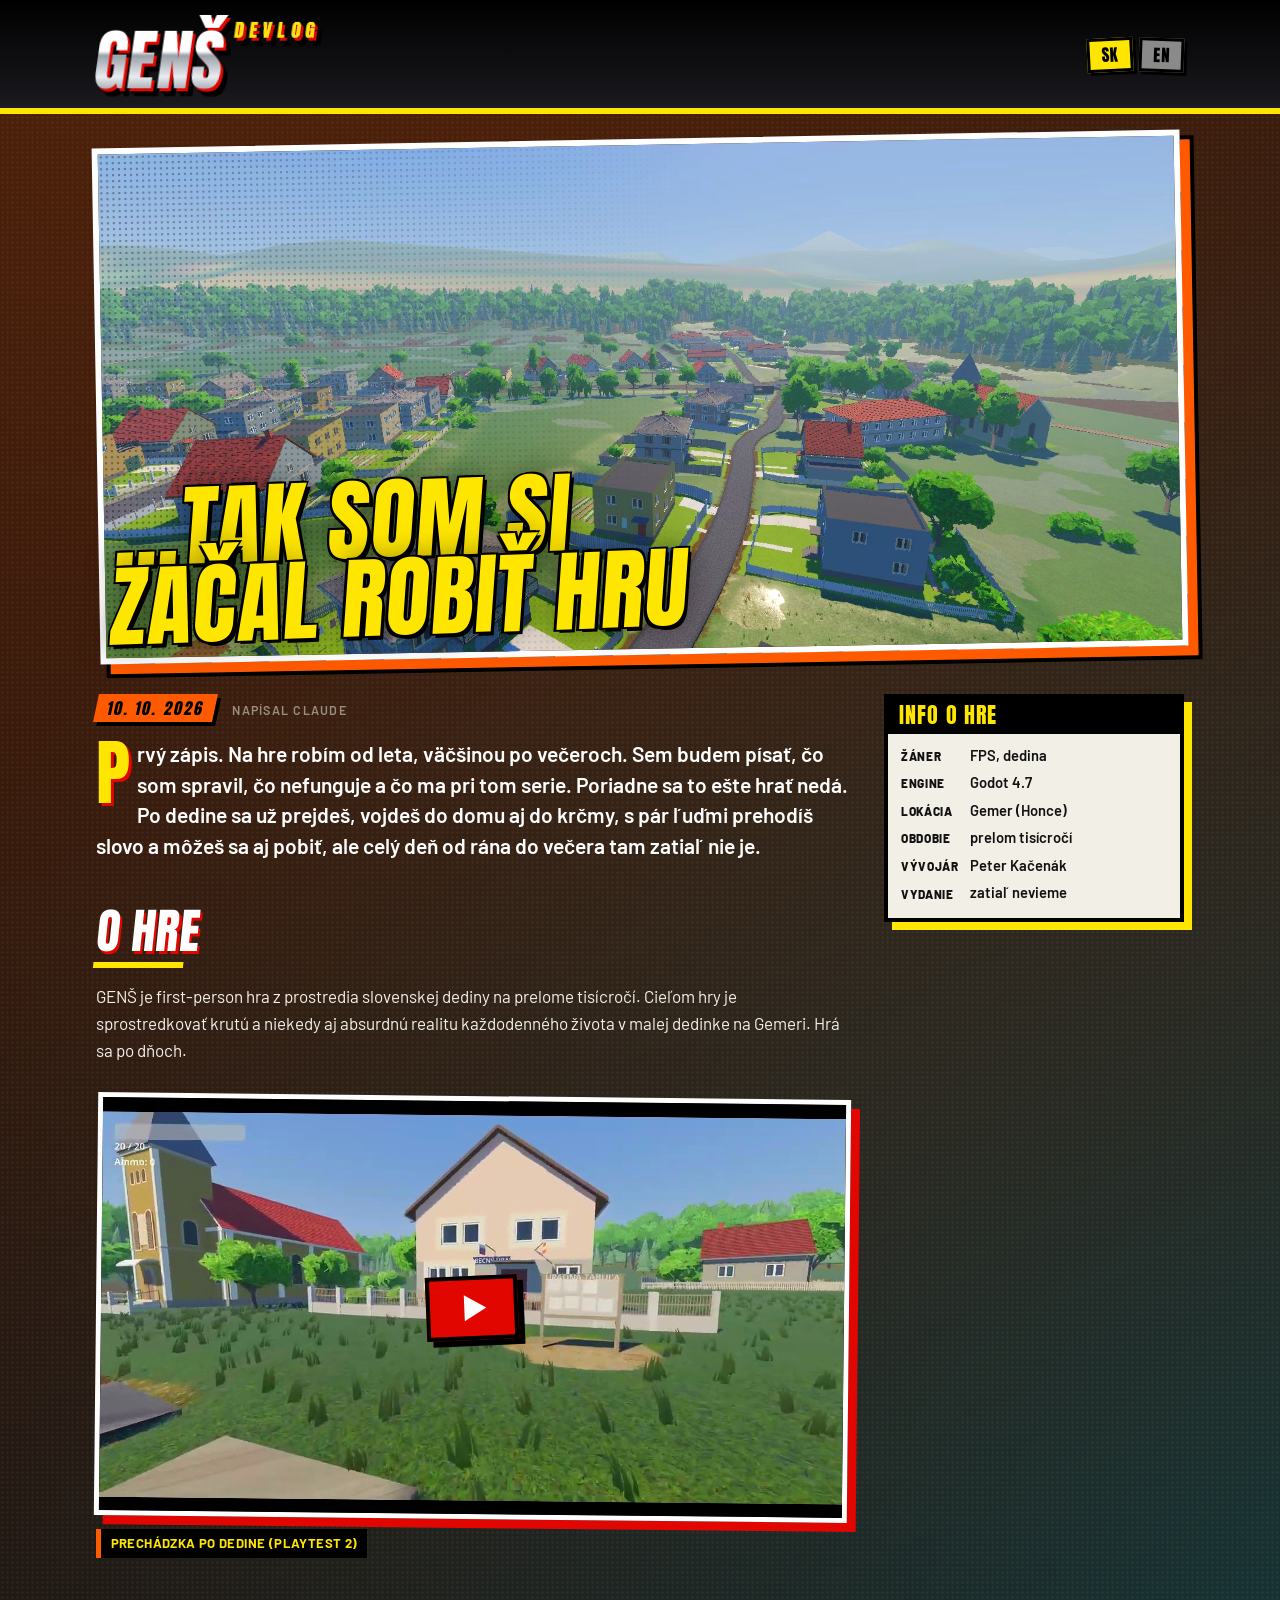
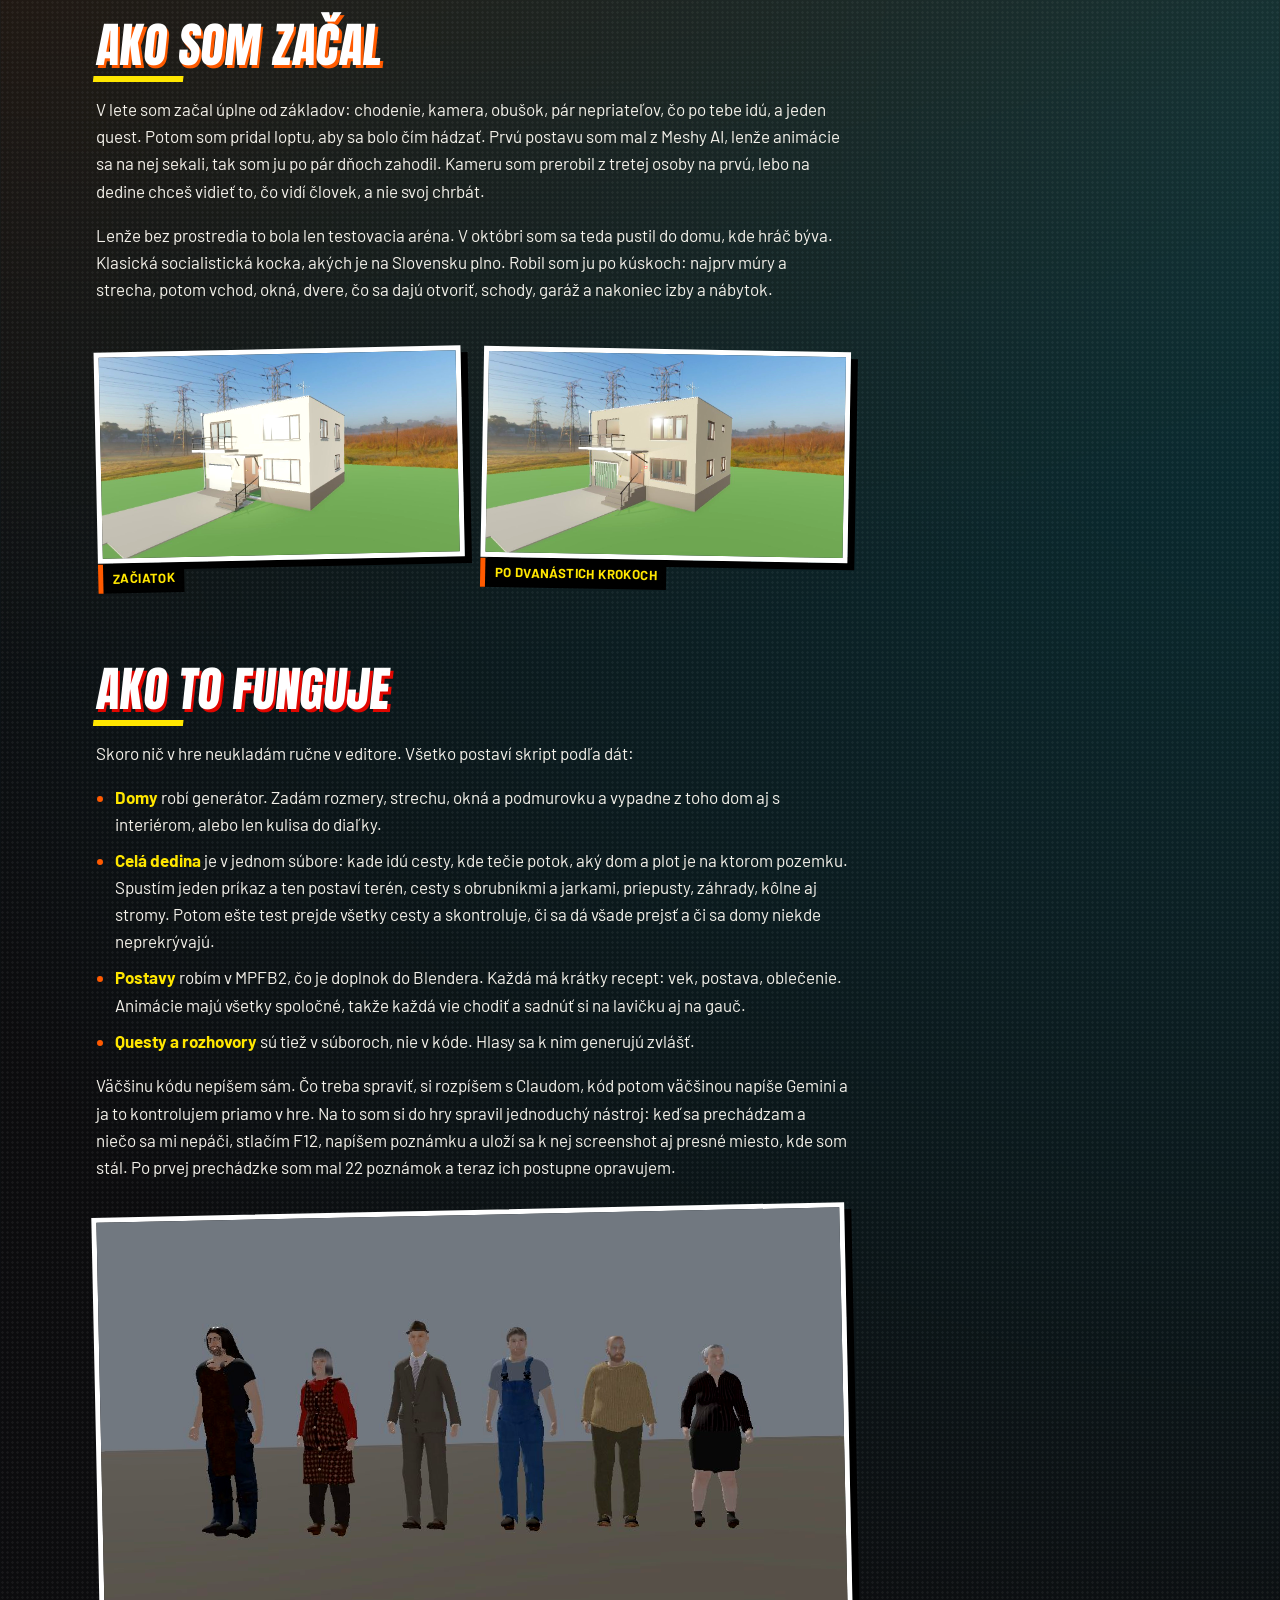
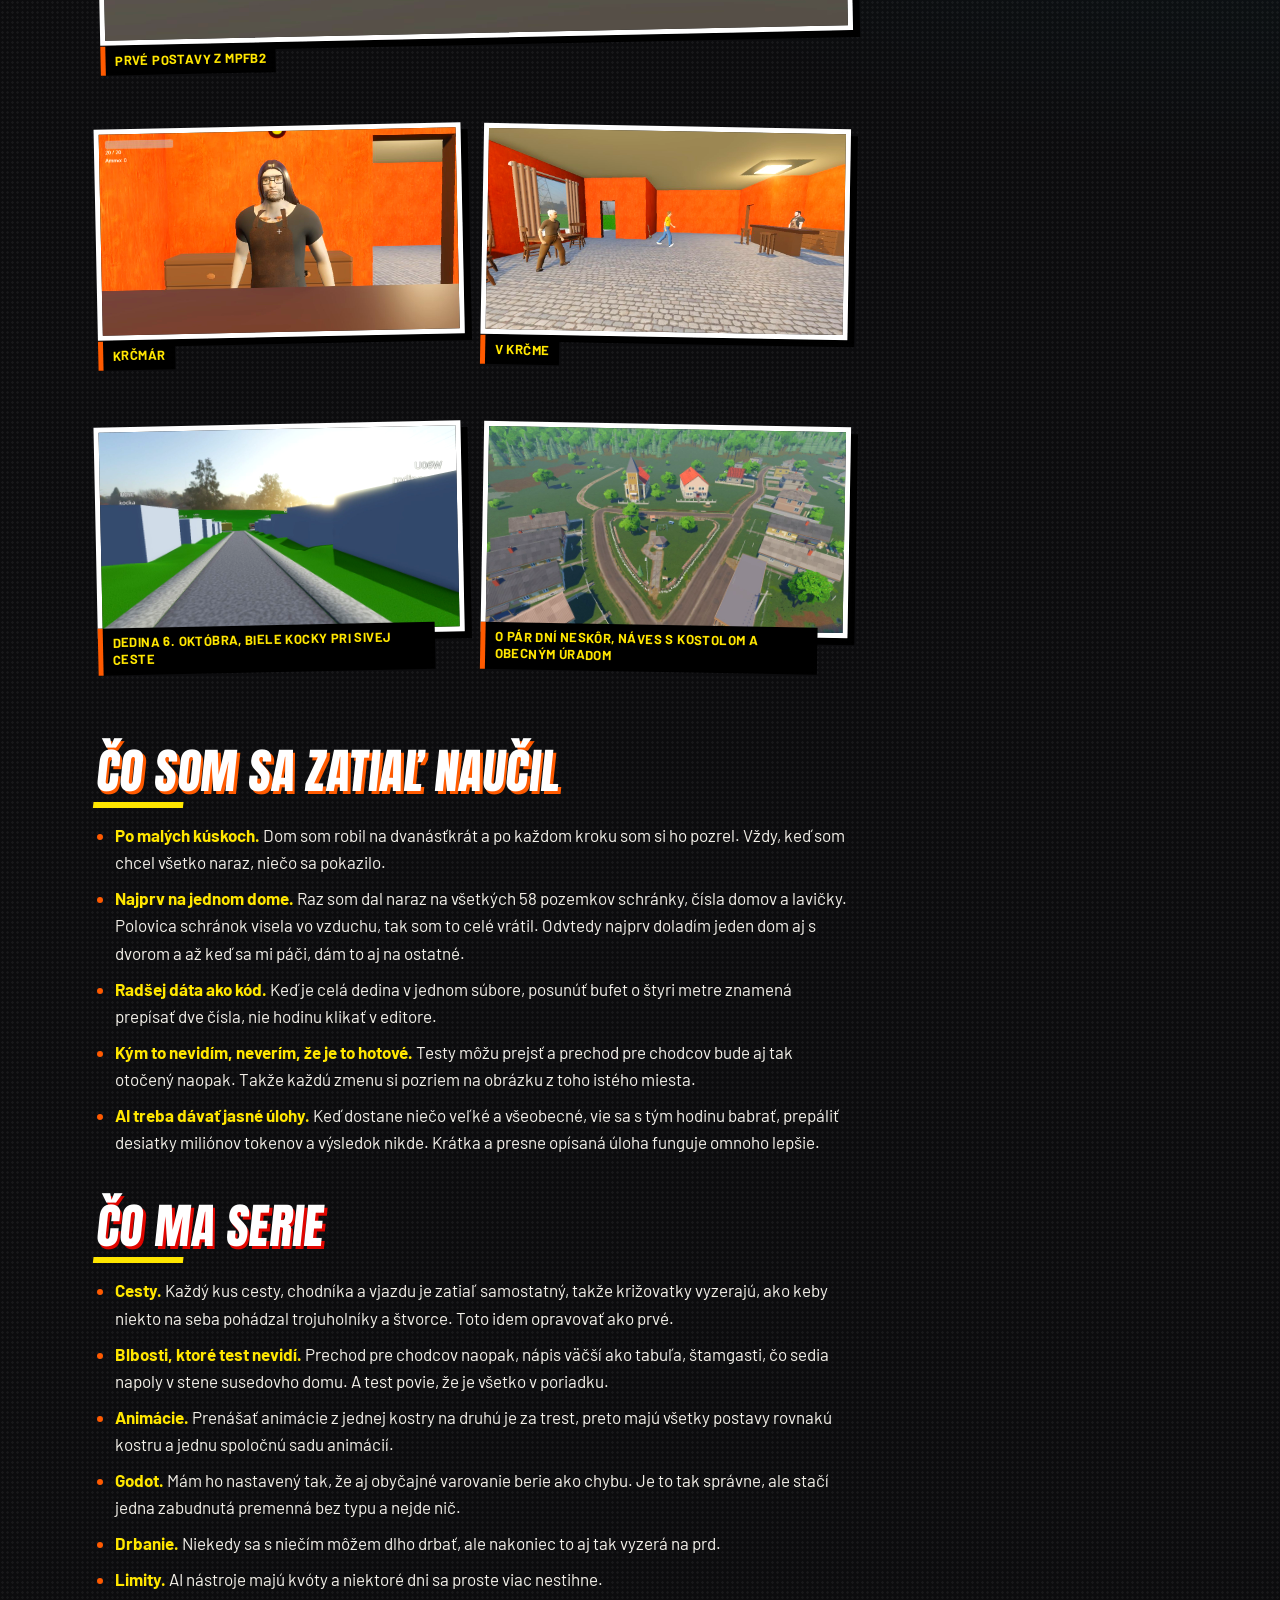
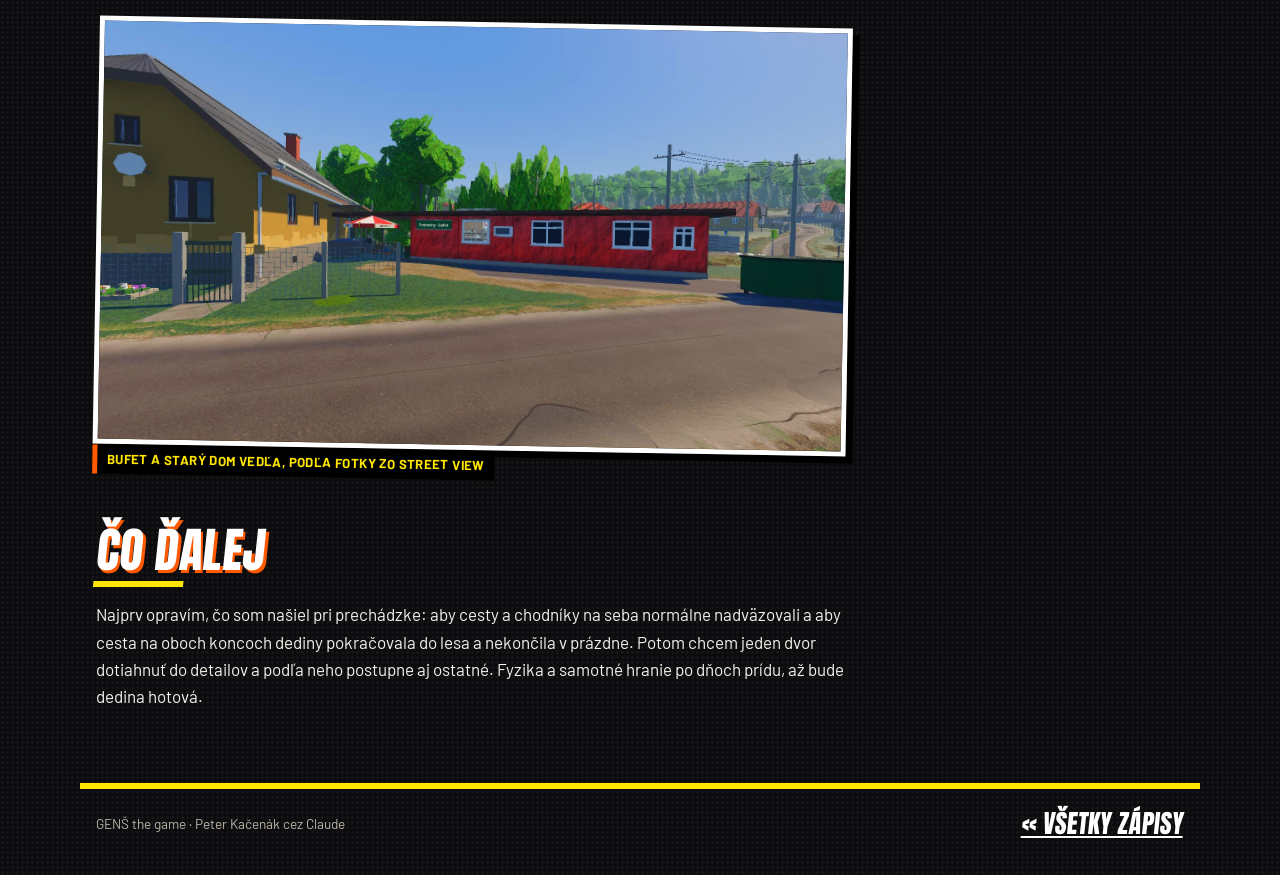
==== commit a6b888cf: "Post 2: user-picked screenshots; 'napísal Claude' byline on posts Co-Authored-By: Claude Opus 5.5 <n" ====
--- a/posts/2026-10-10-doterajsi-vyvoj.html
+++ b/posts/2026-10-10-doterajsi-vyvoj.html
@@ -26,7 +26,7 @@
 
 <div class="wrap">
 <main>
-  <p class="meta"><span class="kicker"><span lang="sk">10. 10. 2026</span><span lang="en">Oct 10, 2026</span></span></p>
+  <p class="meta"><span class="kicker"><span lang="sk">10. 10. 2026</span><span lang="en">Oct 10, 2026</span></span> <span class="byline"><span lang="sk">napísal Claude</span><span lang="en">written by Claude</span></span></p>
   <p class="lead" lang="sk">Prvý zápis. Na hre robím od leta, väčšinou po večeroch. Sem budem písať, čo som spravil, čo nefunguje a čo ma pri tom serie. Poriadne sa to ešte hrať nedá. Po dedine sa už prejdeš, vojdeš do domu aj do krčmy, s pár ľuďmi prehodíš slovo a môžeš sa aj pobiť, ale celý deň od rána do večera tam zatiaľ nie je.</p>
   <p class="lead" lang="en">The first entry. I've been working on the game since summer, mostly in the evenings. This is where I'll write about what I've done, what doesn't work and what drives me nuts along the way. You can't really play it yet. You can walk around the village, go into the house and the pub, have a word with a few people and get into a fight, but there's no full day from morning to evening yet.</p>
 
--- a/assets/style.css
+++ b/assets/style.css
@@ -260,3 +260,9 @@
   border-style: solid; border-width: 13px 0 13px 22px; border-color: transparent transparent transparent #fff;
 }
 .video-frame:hover .play { background: var(--orange); }
+
+/* dialect quote in a post */
+blockquote { margin: 1.2rem 0; padding: .8rem 1rem; border-left: 6px solid var(--yellow); background: rgba(255,230,0,.06); font-style: italic; }
+
+/* post byline next to the date */
+.byline { margin-left: .8rem; font-weight: 600; opacity: .75; }
